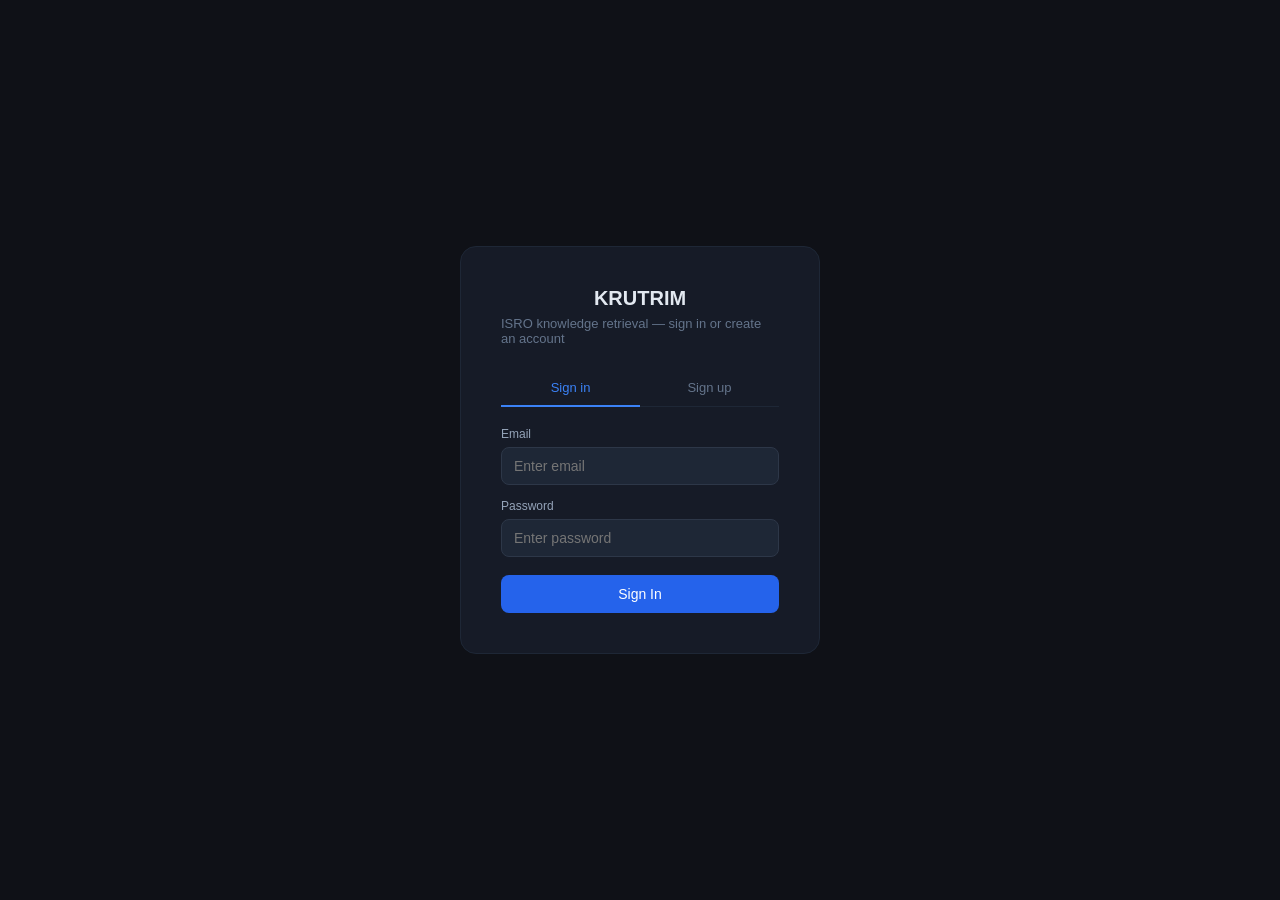
==== partb/frontend/chat.html @ 5c4d4894 "- Add worker pools for ingestion - Fix the pdf issue  - Added logs for stream chat and chat router f" ====
<!DOCTYPE html>
<html lang="en">
<head>
<meta charset="UTF-8" />
<meta name="viewport" content="width=device-width, initial-scale=1.0"/>
<title>KRUTRIM — ISRO Knowledge Retrieval</title>
<script src="https://cdn.jsdelivr.net/npm/marked/marked.min.js"></script>
<script src="https://cdn.jsdelivr.net/npm/mermaid/dist/mermaid.min.js"></script>
<script src="https://cdnjs.cloudflare.com/ajax/libs/pdf.js/2.16.105/pdf.min.js"></script>
<script>
  if (typeof pdfjsLib !== 'undefined') {
    pdfjsLib.GlobalWorkerOptions.workerSrc = "https://cdnjs.cloudflare.com/ajax/libs/pdf.js/2.16.105/pdf.worker.min.js";
  }
</script>
<style>

/* ── Reset & Base ─────────────────────────────────────────────── */
*, *::before, *::after { box-sizing: border-box; margin: 0; padding: 0; }
html, body { height: 100%; font-family: -apple-system, BlinkMacSystemFont, 'Segoe UI', sans-serif; background: #0f1117; color: #e2e8f0; font-size: 14px; }
::-webkit-scrollbar{width:6px}::-webkit-scrollbar-track{background: transparent}
::-webkit-scrollbar-thumb{background: #2d3748;border-radius: 3px}
::-webkit-scrollbar-thumb:hover{background: #3b4a5c}

/* ── Layout ──────────────────────────────────────────────────── */
#app { display: flex; flex-direction: column; height: 100vh; overflow: hidden; }
#brand-bar {
  flex-shrink: 0; height: 48px; display: flex; align-items: center; justify-content: space-between;
  padding: 0 18px; background: linear-gradient(90deg, #0a1628 0%, #111827 50%, #0a1628 100%);
  border-bottom: 1px solid #1e3a5f; gap: 16px;
}
.brand-wordmark { display: flex; flex-direction: column; align-items: center; flex: 1}
.kw-main { font-size: 15px; font-weight: 800; letter-spacing: 0.22em; color: #e2e8f0}
.kw-sub { font-size: 10px; color: #64748b; letter-spacing: 0.12em; text-transform: uppercase; margin-top: 2px}
#user-role-display { font-size: 11px; color: #94a3b8; max-width: 160px; text-align: right; white-space:nowrap: overflow:hidden; text-overflow:ellipsis}
#app-inner { display: flex; flex: 1; min-height: 0; overflow: hidden}

/* ── Sidebar ─────────────────────────────────────────────────── */
#sidebar {
  width: 240px; min-width: 240px; background: #161b27; border-right: 1px solid #1e2736; display:flex; flex-direction: column;
}
#sidebar-header {
  padding: 16px; border-bottom: 1px solid #1e2736;
  display: flex; align-items: center; justify-content: space-between;
}
#sidebar-header h2 { font-size: 13px; font-weight: 600; color: #94a3b8; letter-spacing: 0.06em; text-transform: uppercase; }
#new-chat-btn {
  background: #2563eb; color: #fff; border: none; border-radius: 6px;
  padding: 5px 10px; font-size: 12px; font-weight: 500; cursor: pointer;
  display: flex; align-items: center; gap: 4px;
}
#new-chat-btn:hover { background: #1d4ed8; }
#chat-list { flex: 1; overflow-y: auto; padding: 8px; }
.chat-item {
  padding: 10px 12px; border-radius: 8px; cursor: pointer;
  margin-bottom: 2px; transition: background 0.15s;
  display: flex; align-items: flex-start; gap: 8px;
}
.chat-item:hover { background: #1e2736; }
.chat-item.active { background: #1e2a3d; border: 1px solid #2563eb33; }
.chat-item-icon { font-size: 14px; margin-top: 1px; flex-shrink: 0; }
.chat-item-body { min-width: 0; }
.chat-item-title { font-size: 13px; font-weight: 500; color: #cbd5e1; white-space: nowrap; overflow: hidden; text-overflow: ellipsis; }
.chat-item-meta  { font-size: 11px; color: #475569; margin-top: 2px; }
.chat-item-delete {
  margin-left: auto; background: none; border: none; color: #475569;
  cursor: pointer; font-size: 14px; padding: 2px 4px; border-radius: 4px;
  opacity: 0; transition: opacity 0.15s;
}
.chat-item:hover .chat-item-delete { opacity: 1; }
.chat-item-delete:hover { color: #ef4444; background: #ef444420; }



/* ── Main Area ───────────────────────────────────────────────── */
#main { flex: 1; display: flex; overflow: hidden}
#chat-panel { flex: 1; display: flex; flex-direction: column; overflow: hidden; }
#chat-header { padding: 14px 20px; border-bottom: 1px solid #1e2736; display: flex; align-items: center; gap: 10px; min-height: 56px; }
#chat-title { font-size: 15px; font-weight: 600; color: #e2e8f0; flex: 1; }
#book-chips-area { display: flex; gap: 6px; flex-wrap: wrap; }
.book-chip-header {
  background: #1e2736; border: 1px solid #2d3748; color: #94a3b8;
  font-size: 11px; padding: 3px 8px; border-radius: 20px;
}



/* ── Messages ────────────────────────────────────────────────── */
#messages-area { flex: 1; overflow-y: auto; padding: 24px 20px; display: flex; flex-direction: column; gap: 20px; }
#empty-state { flex: 1; display: flex; flex-direction: column; align-items: center; justify-content: center; gap: 12px; color: #475569; }
#empty-state .icon { font-size: 48px; }
#empty-state h3 { font-size: 18px; color: #64748b; font-weight: 500; }
#empty-state p  { font-size: 13px; color: #475569; text-align: center; max-width: 320px; }
.suggestion-chips{display:flex; gap:8px; flex-wrap:wrap; justify-content: center; margin-top:8px}
.suggestion-chips{padding: 7px 14px; border: 1px solid #2d3748; border-radius: 20px; font-size: 12px; color: #64748b; cursor:pointer; transtion: all .15s}
.suggestion-chips:hover{border-color:#3b82f6; color:#93c5fd}
.msg-row { display: flex; flex-direction: column; gap: 8px; }
.msg-user {
  align-self: flex-end; max-width: 70%;
  background: #1e3a5f; border: 1px solid #2563eb33;
  border-radius: 12px 12px 2px 12px; padding: 12px 16px;
}
.msg-user-text { color: #e2e8f0; line-height: 1.6; }
.msg-user-meta { display: flex; justify-content: flex-end; margin-top: 6px; gap: 6px; align-items: center; }
.mode-badge {
  font-size: 10px; padding: 2px 7px; border-radius: 20px; font-weight: 500;
}
.mode-badge.fast     { background: #15803d20; color: #4ade80; border: 1px solid #15803d40; }
.mode-badge.balanced { background: #1d4ed820; color: #60a5fa; border: 1px solid #1d4ed840; }
.mode-badge.deep     { background: #7c3aed20; color: #a78bfa; border: 1px solid #7c3aed40; }

.msg-assistant { align-self: flex-start; max-width: 85%; }
.msg-assistant-text {
  color: #e2e8f0; line-height: 1.75;
  background: #161b27; border: 1px solid #1e2736;
  border-radius: 2px 12px 12px 12px; padding: 14px 18px;
}
.msg-assistant-text.streaming { border-color: #2563eb40; }




/* Markdown inside assistant message */
.msg-assistant-text h1,.msg-assistant-text h2,.msg-assistant-text h3 { color: #93c5fd; margin: 12px 0 6px; font-size: 15px; }
.msg-assistant-text p   { margin-bottom: 8px; }
.msg-assistant-text ul,.msg-assistant-text ol { padding-left: 20px; margin-bottom: 8px; }
.msg-assistant-text li  { margin-bottom: 4px; }
.msg-assistant-text strong { color: #93c5fd; }
.msg-assistant-text code { background: #1e2736; padding: 1px 5px; border-radius: 4px; font-family: monospace; font-size: 12px; }
.msg-assistant-text pre  { background: #1e2736; padding: 12px; border-radius: 8px; overflow-x: auto; margin-bottom: 8px; }
.msg-assistant-text pre code { background: none; padding: 0; }
.msg-assistant-text table {width:100%; border-collapse: collapse; margin-bottom:8px}
.msg-assistant-text th, .msg-assistant-text td{ border:1px solid #2d3748; padding: 6px 10px; font-size;12px}
.msg-assistant-text th{ background: #1e2736 }
.msg-assistant-text blockquote { border-left:3px solid #2563eb; padding-left:12PX; color: #94a3b8; margin:8px 0 }

.status-msg { color: #475569; font-size: 12px; display: flex; align-items: center; gap: 6px; padding: 4px 0; }
.status-dot { width: 6px; height: 6px; border-radius: 50%; background: #3b82f6; animation: pulse 1.5s infinite; }
@keyframes pulse { 0%,100% { opacity: 1; } 50% { opacity: 0.3; } }

.sources-row { display: flex; gap: 6px; flex-wrap: wrap; margin-top: 4px; }
.source-chip {
  background: #1e2736; border: 1px solid #2d3748; color: #94a3b8;
  font-size: 11px; padding: 4px 10px; border-radius: 20px; cursor: pointer;
  transition: all 0.15s; display: flex; align-items: center; gap: 4px;
}
.source-chip:hover { background: #1e3a5f; border-color: #2563eb60; color: #93c5fd; }
.source-chip.active { background: #1e3a5f; border-color: #2563eb; color: #60a5fa; }

.msg-actions { display: flex; gap: 6px; margin-top: 4px; align-items: center; }
.regen-btn {
  background: none; border: 1px solid #1e2736; color: #64748b;
  font-size: 11px; padding: 3px 10px; border-radius: 6px; cursor: pointer;
  display: flex; align-items: center; gap: 4px; transition: all 0.15s;
}
.regen-btn:hover { border-color: #2563eb60; color: #93c5fd; background: #1e3a5f20; }

.regen-menu {
  position: absolute; background: #161b27; border: 1px solid #1e2736;
  border-radius: 8px; padding: 4px; z-index: 100;
  box-shadow: 0 4px 20px rgba(0,0,0,0.4);
}
.regen-opt {
  padding: 7px 14px; border-radius: 6px; cursor: pointer; font-size: 12px;
  color: #94a3b8; display: flex; align-items: center; gap: 8px;
  transition: background 0.15s;
}
.regen-opt:hover { background: #1e2736; color: #e2e8f0; }

#input-area { padding: 12px 20px 16px; border-top: 1px solid #1e2736; }
#input-box {
  background: #161b27; border: 1px solid #1e2736; border-radius: 12px;
  padding: 10px 12px 10px 16px; display: flex; flex-direction: column;
  gap: 8px; transition: border-color 0.15s;
}
#input-box:focus-within { border-color: #2563eb60; }
#question-input {
  background: transparent; border: none; outline: none; resize: none;
  color: #e2e8f0; font-size: 14px; line-height: 1.5; font-family: inherit;
  min-height: 40px; max-height: 160px; overflow-y: auto;
}
#question-input::placeholder { color: #475569; }
#input-row { display: flex; align-items: center; justify-content: space-between; }

/* Mode button */
#mode-btn {
  display: flex; align-items: center; gap: 5px; background: #1e2736;
  border: 1px solid #2d3748; border-radius: 20px; padding: 5px 10px 5px 8px;
  cursor: pointer; font-size: 12px; font-weight: 500; color: #94a3b8;
  transition: all 0.15s; position: relative;
}
#mode-btn:hover { border-color: #3b82f6; color: #e2e8f0; }
#mode-popup {
  display: none; position: absolute; bottom: calc(100% + 8px); left: 0;
  width: 260px; background: #161b27; border: 1px solid #1e2736;
  border-radius: 10px; padding: 6px; z-index: 200;
  box-shadow: 0 8px 32px rgba(0,0,0,0.5);
}
.mode-popup-label { font-size: 10px; color: #475569; padding: 4px 10px 6px; letter-spacing: 0.08em; text-transform: uppercase; }
.mode-opt {
  display: flex; align-items: center; justify-content: space-between;
  padding: 9px 10px; border-radius: 8px; cursor: pointer; margin-bottom: 2px;
  transition: background 0.15s; border: 1px solid transparent;
}
.mode-opt:hover { background: #1e2736; }
.mode-opt.selected { background: #1e3a5f30; border-color: #2563eb40; }
.mode-opt-left { display: flex; align-items: center; gap: 9px; }
.mode-opt-icon { font-size: 16px; }
.mode-opt-name { font-size: 13px; font-weight: 500; color: #e2e8f0; }
.mode-opt-desc { font-size: 11px; color: #64748b; }
.mode-check { width: 16px; height: 16px; border-radius: 50%; border: 1.5px solid #2d3748; flex-shrink: 0; display: flex; align-items: center; justify-content: center; }
.mode-check.on { background: #1d4ed8; border-color: #3b82f6; }

#send-btn {
  background: #2563eb; color: #fff; border: none; border-radius: 8px;
  padding: 8px 18px; font-size: 13px; font-weight: 500; cursor: pointer;
  display: flex; align-items: center; gap: 6px; transition: background 0.15s;
}
#send-btn:hover { background: #1d4ed8; }
#send-btn:disabled { background: #1e2736; color: #475569; cursor: not-allowed; }



/* ── Book Viewer Panel ──────────────────────────────────────── */
#book-panel {
  width: 0; overflow: hidden; border-left: 1px solid transparent;
  background: #161b27; display: flex; flex-direction: column;
  transition: width 0.3s ease, border-color 0.3s;
  flex-shrink: 0;
}
#book-panel.open {
  width: 480px; min-width: 480px; border-color: #1e2736;
}
#book-panel-header {
  padding: 14px 16px; border-bottom: 1px solid #1e2736;
  display: flex; align-items: center; justify-content: space-between;
  min-height: 56px;flex-shrink: 0;
}
#book-panel-title { font-size: 13px; font-weight: 600; color: #94a3b8; }
#book-panel-subtitle { font-size: 12px; color: #475569; margin-top: 2px; }
#book-panel-close {
  background: none; border: none; color: #475569; cursor: pointer;
  font-size: 18px; padding: 2px 6px; border-radius: 4px;
}
#book-panel-close:hover { color: #e2e8f0; background: #1e2736; }


/* ── PDF Nav Bar ─────────────────────────────────────────────── */
#book-panel-nav {
  padding: 10px 14px; border-bottom: 1px solid #1e2736;
  display: flex; align-items: center; gap: 8px;
  flex-shrink: 0; background: #0f1117;
}
.nav-btn {
  background: #1e2736; border: 1px solid #2d3748; color: #94a3b8;
  font-size: 12px; padding: 5px 14px; border-radius: 6px; cursor: pointer;
  transition: all 0.15s; font-weight: 500; user-select: none;
}
.nav-btn:hover:not(:disabled) { border-color: #3b82f6; color: #93c5fd; background: #1e3a5f20; }
.nav-btn:disabled { opacity: 0.3; cursor: not-allowed; }
#pdf-page-input {
  width: 52px; background: #1e2736; border: 1px solid #2d3748; border-radius: 6px;
  color: #e2e8f0; font-size: 12px; text-align: center; padding: 5px 4px;
  outline: none; transition: border-color 0.15s;
}
#pdf-page-input:focus { border-color: #2563eb; }
#pdf-page-total { font-size: 12px; color: #475569; white-space: nowrap; }


/* ──PDF Content Area ─────────────────────────────────────────────── */

#pdf-placeholder {
  flex: 1; display: flex; align-items: center; justify-content: center;
  color: #475569; font-size: 13px; padding: 40px; text-align: center;
}
#pdf-loading {
  flex: 1; display: none; align-items: center; justify-content: center;
  gap: 10px; color: #475569; font-size: 13px;
}
#reference-highlight-box {
  display: none; margin: 12px 14px 0; padding: 12px 14px;
  background: #1e3a5f30; border: 1px solid #3b82f660; border-radius: 10px;
  color: #cbd5e1; font-size: 12px; line-height: 1.55; text-align: left;
}
#reference-highlight-box .ref-title { color: #93c5fd; font-weight: 700; margin-bottom: 6px; }
#reference-highlight-box mark { background: #facc15; color: #111827; padding: 0 2px; border-radius: 2px; }
#pdf-canvas-wrapper.reference-flash { outline: 3px solid #facc15; outline-offset: -10px; animation: refPulse 1.2s ease-in-out 2; }
@keyframes refPulse { 0%,100% { box-shadow: none; } 50% { box-shadow: inset 0 0 0 9999px rgba(250,204,21,.10); } }




/* ── Modal ───────────────────────────────────────────────────── */
#modal-overlay {
  display: none; position: fixed; inset: 0;
  background: rgba(0,0,0,0.7); z-index: 500;
  align-items: center; justify-content: center;
}
#modal-overlay.show { display: flex; }
#modal {
  background: #161b27; border: 1px solid #1e2736; border-radius: 12px;
  padding: 24px; width: 480px; max-width: 95vw;
  box-shadow: 0 20px 60px rgba(0,0,0,0.6);
}
#modal h2 { font-size: 16px; font-weight: 600; color: #e2e8f0; margin-bottom: 20px; }
.modal-section { margin-bottom: 20px; }
.modal-section label { font-size: 12px; font-weight: 500; color: #94a3b8; display: block; margin-bottom: 10px; letter-spacing: 0.06em; text-transform: uppercase; }
.book-select-list { display: flex; flex-direction: column; gap: 6px; max-height: 200px; overflow-y: auto; }
.book-select-item {
  display: flex; align-items: center; gap: 10px; padding: 10px 12px;
  background: #1e2736; border: 1px solid #2d3748; border-radius: 8px;
  cursor: pointer; transition: all 0.15s;
}
.book-select-item:hover { border-color: #3b82f6; }
.book-select-item.checked { border-color: #2563eb; background: #1e3a5f30; }
.book-select-item input[type=checkbox] { accent-color: #2563eb; width: 14px; height: 14px; }
.book-select-name { font-size: 13px; color: #e2e8f0; font-weight: 500; }
.book-select-meta { font-size: 11px; color: #64748b; }
.mode-radio-group { display: flex; gap: 8px; }
.mode-radio {
  flex: 1; padding: 10px; background: #1e2736; border: 1px solid #2d3748;
  border-radius: 8px; cursor: pointer; text-align: center; transition: all 0.15s;
}
.mode-radio:hover { border-color: #3b82f6; }
.mode-radio.selected { border-color: #2563eb; background: #1e3a5f30; }
.mode-radio-icon { font-size: 18px; display: block; margin-bottom: 4px; }
.mode-radio-name { font-size: 12px; font-weight: 500; color: #e2e8f0; }
.modal-actions { display: flex; gap: 10px; justify-content: flex-end; margin-top: 4px; }
.btn-cancel { background: #1e2736; border: 1px solid #2d3748; color: #94a3b8; padding: 8px 18px; border-radius: 8px; cursor: pointer; font-size: 13px; }
.btn-cancel:hover { border-color: #3b82f6; color: #e2e8f0; }
.btn-primary { background: #2563eb; color: #fff; border: none; padding: 8px 20px; border-radius: 8px; cursor: pointer; font-size: 13px; font-weight: 500; }
.btn-primary:hover { background: #1d4ed8; }
.error-text { color: #f87171; font-size: 12px; margin-top: 6px; display: none; }

/* ── LOGO ── */
    .logo { text-align: center; margin-bottom: -28px; width: 225px; margin-left: 35px;}
    .logo img { height: 151px; width: auto; object-fit: contain; display: block; margin: 0 auto;width: 225px; margin-left: 35px; }
    .logo-main  { text-align: center; margin-bottom: -8px; width: 112px; margin-left: 28px; margin-right: -17px; }

/* ── Login  ────────────────────────────────────── */
#login-screen {
  position: fixed; inset: 0; background: #0f1117;
  display: flex; align-items: center; justify-content: center; z-index: 999;
}
#login-box {
  background: #161b27; border: 1px solid #1e2736; border-radius: 16px;
  padding: 40px; width: 360px;
}
#login-box h1 { font-size: 20px; color: #e2e8f0; margin-bottom: 6px; text-align: center;}
#login-box p  { font-size: 13px; color: #64748b; margin-bottom: 24px; }
.auth-tabs { display: flex; margin-bottom: 20px; border-bottom: 1px solid #1e2736; }
.auth-tab {
  flex: 1; padding: 10px; text-align: center; font-size: 13px; font-weight: 500;
  color: #64748b; cursor: pointer; border-bottom: 2px solid transparent; margin-bottom: -1px;
}
.auth-tab:hover { color: #94a3b8; }
.auth-tab.active { color: #3b82f6; border-bottom-color: #3b82f6; }
.auth-form { display: none; }
.auth-form.active { display: block; }
.field { margin-bottom: 14px; }
.field label { font-size: 12px; color: #94a3b8; display: block; margin-bottom: 6px; }
.field input {
  width: 100%; background: #1e2736; border: 1px solid #2d3748;
  border-radius: 8px; padding: 10px 12px; color: #e2e8f0; font-size: 14px; outline: none; font-family: inherit
}
.field input:focus { border-color: #2563eb; }
#login-error { color: #f87171; font-size: 12px; margin-bottom: 12px; display: none; }
#login-btn, #signup-btn {
  width: 100%; background: #2563eb; color: #fff; border: none; border-radius: 8px;
  padding: 11px; font-size: 14px; font-weight: 500; cursor: pointer; margin-top: 4px;
}
#login-error{color: #f87171;font_size:12px; margin_bottom:12px; display:none}
#login-btn:,#signup-btn{ width:100%; background:#2563eb; color:#fff; border:none; border_radius:8px; padding:11px; font-size: 14px; font_weight:500; cursor: pointer; margin-top: 4px}
#login-btn:hover, #signup-btn:hover { background: #1d4ed8; }


/* ── Loading spinner ─────────────────────────────────────────── */
.spinner { display: inline-block; width: 14px; height: 14px; border: 2px solid #2d3748; border-top-color: #3b82f6; border-radius: 50%; animation: spin 0.6s linear infinite}
@keyframes spin { to { transform: rotate(360deg)} }
</style>
</head>
<body>

<!-- ── Login / Signup Screen ─────────────────────────────────── -->
<div id="login-screen">
  <div id="login-box">
    <img src= "/static/isro-logo.svg" class="logo" alt= "ISRO"
    onerror= "this.style.display='none'; if(this.nextElementSibling) this.nextElementSibling.style.display= 'block';">
    <h1>KRUTRIM</h1>
    <p>ISRO knowledge retrieval — sign in or create an account</p>
    <div class="auth-tabs">
      <span class="auth-tab active" onclick="showAuthForm('login')">Sign in</span>
      <span class="auth-tab" onclick="showAuthForm('signup')">Sign up</span>
    </div>
    <div id="form-login" class="auth-form active">
      <div id="login-error"></div>
      <div class="field">
        <label>Email</label>
        <input type="email" id="login-email" placeholder="Enter email" autocomplete="email" onkeydown="if(event.key=='Enter')doLogin()"/>
      </div>
      <div class="field">
        <label>Password</label>
        <input type="password" id="login-password" placeholder="Enter password" autocomplete="current-password" onkeydown="if(event.key=='Enter')doLogin()"/>
      </div>
      <button id="login-btn" onclick="doLogin()">Sign In</button>
    </div>
    <div id="form-signup" class="auth-form">
    <div id= "signup-error" style="color: #f87171; font-size: 12px; margin-bottom: 12px; display: none"></div>
      <div class="field">
        <label>Name</label>
        <input type="text" id="signup-name" placeholder="Your name"/>
      </div>
      <div class="field">
        <label>Email</label>
        <input type="email" id="signup-email" placeholder="Enter email"/>
      </div>
      <div class="field">
        <label>Password (min 6 chars) </label>
        <input type="password" id="signup-password" placeholder="Enter password" onkeydown="if(event.key=='Enter')doSignup()"/>
      </div>
      <button id="signup-btn" onclick="doSignup()">Create account</button>
    </div>
  </div>
</div>
  


<!-- ── Main App ──────────────────────────────────────────────── -->
<div id="app" style="display:none;">
  <div id="brand-bar">
  <div style="display:flex; slign-items: center; gap: 10px">
    <img src= "/static/isro-logo.svg" class="logo" alt= "ISRO"
    onerror= "this.style.display='none'; if(this.nextElementSibling) this.nextElementSibling.style.display= 'block';">
    <span id= "health-indicator" style="font-size: 11px; color: #475569">-</span>
   </div>
   <div class="brand-wordmark">
      <span class="kw-main">KRUTRIM</span>
      <span class="kw-sub">ISRO Knoeledge Retrieval</span>
    </div>
    <div id="user-role-display"></div>
  </div>
  <div id="app-inner">

  <!-- Sidebar -->
  <nav id="sidebar">
    <div id="sidebar-header">
      <h2>Chats</h2>
      <button id="new-chat-btn" onclick="openNewChatModal()">+ New</button>
    </div>
    <div id="chat-list">
      <div style="color:#475569;font-size:12px;padding:16px;color: #475569">No chats yet</div>
    </div>
  </nav>

  <!-- Main panel -->
  <div id="main">

    <!-- Chat Panel -->
    <div id="chat-panel">
      <div id="chat-header">
        <div id="chat-title" style="color:#475569;">Select or create a chat</div>
        <div id="book-chips-area"></div>
      </div>
      <div id="messages-area">
        <div id="empty-state">
          <div class="icon">🛰</div>
          <h3>KRUTRIM</h3>
          <p>Your ISRO technical document assistant.Create a chat to being qurying the knowledge base.</p>
          <div class= "Suggeston-chips">
             <div class= "Suggeston-chips" onclick="useSuggestion(this)">What is DFSAR?</div>
             <div class= "Suggeston-chips" onclick="useSuggestion(this)">Chandrayaan-3 mission objectives?</div>
             <div class= "Suggeston-chips" onclick="useSuggestion(this)">GSLV launch sequence?</div>
             <div class= "Suggeston-chips" onclick="useSuggestion(this)">SAR instruments specifications?</div>
          </div>
        </div>
      </div>
      <div id="input-area">
        <div id="input-box">
          <textarea id="question-input" rows = "1" placeholder="Ask a question from your selected documents..."
            onkeydown="handleKey(event)" oninput="autoResize(this)"></textarea>
          <div id="input-row">
<!-- Mode picker -->
            <div id ="mode-btn" onclick="toggleModePopup(event)">
                <span id="mode-icon">⚖</span>
                <span id="mode-label">Balanced</span>
                <span style="font-size:10px ; opacity: .6"></span>
                <div id="mode-popup" onclick= "event.stopPropagation()">
                  <div class="mode-popup-label">Response Mode</div>
                  <div class="mode-opt" id="mode-otp-fast" onclick="selectMode('fast')">
                    <div class="mode-opt-left"><span class="mode-opt-icon">⚡</span><div><div>
                    class="mode-opt-name">fast</div><div class= "mode-opt-desc"> 2-4 sentences</div></div></div>
                    <div class="mode-check" id="mc-fast"></div>
                   </div> 
                   <div class="mode-opt selected" id="mode-otp-balanced" onclick="selectMode('balanced')">
                     <div class="mode-opt-left"><span class="mode-opt-icon">⚖</span><div><div>
                    class="mode-opt-name">balanced</div><div class= "mode-opt-desc"> 1-3 sentences</div></div></div>
                    <div class="mode-check" id="mc-balanced"></div>
                  </div>
                  <div class="mode-opt selected" id="mode-otp-deep" onclick="selectMode('deep')">
                     <div class="mode-opt-left"><span class="mode-opt-icon">🧠</span><div><div>
                    class="mode-opt-name">balanced</div><div class= "mode-opt-desc"> full analysis</div></div></div>
                    <div class="mode-check" id="mc-deep"></div>
                </div>
                <div class="mode-popup-footer">Mode applies to the next question.</div>
              </div>
            </div>
            <!-- Send Button -->
            <button id="send-btn" onclick="sendQuestion()">
              Send
            </button>
          </div>
        </div>
      </div>
    </div>

    <!-- ── Book Viewer Panel (iframe — zero external libraries) ── -->
    <div id="book-panel">
      <div id="book-panel-header">
        <div>
          <div id="book-panel-title">Book Viewer</div>
          <div id="book-panel-subtitle"></div>
        </div>
        <button id="book-panel-close" onclick="closeBookPanel()">✕</button>
      </div>

      <div id="book-panel-nav">
        <button class="nav-btn" id="pdf-prev" onclick="pdfPrev()" disabled>← Prev</button>
        <input
          type="number" id="pdf-page-input" min="1" value="1"
          onchange="pdfJumpTo(parseInt(this.value))"
          onkeydown="if(event.key==='Enter') pdfJumpTo(parseInt(this.value))"
        />
        <span id="pdf-page-total">of —</span>
        <button class="nav-btn" id="pdf-next" onclick="pdfNext()" disabled>Next →</button>
      </div>

      <div id="book-panel-content" style="background: #0f1117; overflow: auto; position: relative;">
        <div id="pdf-placeholder">Click a source chip below an answer to view the PDF page.</div>
        <div id="pdf-loading"><div class="spinner"></div> Loading...</div>
        <div id="reference-highlight-box"></div>
        <div id="pdf-canvas-wrapper" style="display: none; padding: 20px; text-align: center; min-height: 100%;">
           <canvas id ="pdf-canvas" style= "max-width: 100%; box-shadow: 0 8px 24px rgba(0,0,0,0.5); border-radius: 4px;"></canvas>
       </div>
     </div>
   </div>

   </div>
 </div>
</div>

<!-- ── New Chat Modal ─────────────────────────────────────────── -->
<div id="modal-overlay">
  <div id="modal">
    <h2>Start New Chat Session</h2>
    <div class="modal-section">
      <label>Chat title (optional)</label>
      <input type="text" id="new-chat-name" placeholder="e.g. Earth-Centric Phase discussion" style="width:100%;background:#1e2736;border:1px solid #2d3748;border-radius:8px;padding:9px 12px;color:#e2e8f0;font-size:13px;outline:none;font-family:inherit" />
    </div>
    <div class="modal-section">
      <label>Select books</label>
      <div class="book-select-list" id="book-select-list">
        <div style="color:#475569;font-size:12px;padding:12px;">Loading books...</div>
      </div>
      <div class="error-text" id="book-error">Please select at least one document.</div>
    </div>
    <div class="modal-section">
      <label>Default Mode</label>
      <div class="mode-radio-group">
        <div class="mode-radio selected" id="mr-fast" onclick="selectModalMode('fast')">
          <span class="mode-radio-icon">⚡</span>
          <span class="mode-radio-name">Fast</span>
        </div>
        <div class="mode-radio" id="mr-balanced" onclick="selectModalMode('balanced')">
          <span class="mode-radio-icon">⚖</span>
          <span class="mode-radio-name">Balanced</span>
        </div>
        <div class="mode-radio" id="mr-deep" onclick="selectModalMode('deep')">
          <span class="mode-radio-icon">🧠</span>
          <span class="mode-radio-name">Deep</span>
        </div>
      </div>
    </div>
    <div class="modal-actions">
      <button class="btn-cancel" onclick="closeNewChatModal()">Cancel</button>
      <button class="btn-primary" onclick="createChat()">Start Chat</button>
    </div>
  </div>
</div>

<script>

// ═════════════════════════════════════════════════════════════════
// CONFIG
// ═════════════════════════════════════════════════════════════════
const API = '';

// ═════════════════════════════════════════════════════════════════
// STATE
// ═════════════════════════════════════════════════════════════════
let token       = localStorage.getItem('kr_token') || '';
let currentUser = JSON.parse(localStorage.getItem('kr_user') || 'null');
let activeChatId = null;
let activeChatData = null;
let currentMode = 'balanced';
let modalMode   = 'balanced';
let streaming  = false;
let popupOpen    = false;
let bookViewer   = { bookId: null, pageNumber: 1, totalPages: 0 };

// ── Marked setup ─────────────────────────────────────────── 
function renderMarkdown(text){
  if (typeof marked !== 'undefined'){
    try { return marked.parse(text || ''); } catch(e) {}
  }
  return escHtml(text || '').replace(/\n/g, '<br>');
}

// ── Auth helpers ─────────────────────────────────────────── 
function authHeaders() { return {'content-type': 'application/json', 'Authorization': `Bearer ${token}` }; }

async function apiFetch(path, opts = {}){
 const res = await fetch(API + path, {
     ...opts,
  headers:{...authHeaders(), ...(opts.headers || {}) }
 });
 if(res.status === 401) {logout(); return null;}
 return res;
}

// ═════════════════════════════════════════════════════════════════
// AUTH forms
// ═════════════════════════════════════════════════════════════════
function showAuthForm(tab) {
  document.querySelectorAll('.auth-tab').forEach((t, i) => t.classList.toggle('active', i === (tab === 'login' ? 0 : 1)));
  document.getElementById('form-login').classList.toggle('active', tab === 'login' );
  document.getElementById('form-signup').classList.toggle('active', tab !== 'login' );
}

async function doLogin() {
  const email    = document.getElementById('login-email').value.trim();
  const password = document.getElementById('login-password').value;
  const errEl = document.getElementById('login-error');
  errEl.style.display = 'none';
  if (!email || !password) { showErr(errEl, 'Email and password are required.'); return; }
  try {
    const res  = await fetch(API + '/auth/login', { method: 'POST', headers: { 'Content-Type': 'application/json' }, body: JSON.stringify({ email, password }) });
    const data = await res.json();
    if (!res.ok) { showErr(errEl, data.detail || 'Login failed.'); return; }
    token = data.token;
    currentUser = { user_id: data.user_id, name: data.name, email: data.email, role: data.role };
    localStorage.setItem('kr_token', token);
    localStorage.setItem('kr_user', JSON.stringify(currentUser));
    bootApp();
  } catch(e) { showErr(errEl,'Cannot connect to server. Is part B running?'); }
}

async function doSignup() {
  const name = document.getElementById('signup-name').value.trim();
  const email = document.getElementById('signup-email').value.trim();
  const password = document.getElementById('signup-password').value;
  const errEl = document.getElementById('signup-error');
  errEl.style.display = 'none';
  if (!name || !email || !password) { showErr(errEl, 'All fields required.'); return; }
  try {
    const res  = await fetch(API + '/auth/signup', { method: 'POST', headers: { 'Content-Type': 'application/json' }, body: JSON.stringify({ name, email, password }) });
    const data = await res.json();
    if (!res.ok) { showErr(errEl, data.detail || 'Signup failed.'); return; }
    document.getElementById('login-email').value = email;
    document.getElementById('login-password').value = password;
    showAuthForm('login');
    await doLogin();
  } catch(e) {showErr(errEl,'Network error'); }
}

function showErr(el,msg) {
  el.textContent = msg; el.style.display = 'block';
}

function logout() {
 localStorage.clear();
 location.reload(); 
}

 //── boot ─────────────────────────────────────────── 
function bootApp(){
   document.getElementById('login-screen').style.display= 'none';
   document.getElementById('app').style.display= 'flex';
   if (currentUser) {
      document.getElementById('user-role-display').textContent = `${currentUser.name} . ${currentUser.role}`;
   }
   loadChats();
   checkHealth();
}

if (token && currentUser) bootApp();

 //── health check ─────────────────────────────────────────── 

async function checkHealth() {
  const el = document.getElementById('health-indicator');
  if(!el) return;
  try {
    const res = await apiFetch('/health');
    if(!res) return;
    const data = await res.json();
    const all = Object.values(data).every(v => v.status === 'ok');
    el.textContent = all ? ' All system ok' : ' Some services degraded';
    el.style.color = all ? '#4ade80' : '#fbbf24';
  } catch (e) { 
    el.textContent = 'offline'; el.style.color = '#f87171'; 
  }
}
setInterval(checkHealth, 60000);

// ═════════════════════════════════════════════════════════════════
// CHAT LIST ── identical to old file
// ═════════════════════════════════════════════════════════════════
async function loadChats() {
   const res = await apiFetch('/chats');
   if(!res) return;
   const chats = await res.json();
   renderChatList(chats);
}

function renderChatList(chats) {
  const el = document.getElementById('chat-list');
  if (!chats.length) {
    el.innerHTML = '<div style="color:#475569;font-size:12px;padding:16px;">No chats yet. Click + new to start.</div>';
    return;
  }
  el.innerHTML = chats.map(c => `
    <div class="chat-item ${c.chat_id === activeChatId ? 'active' : ''}" onclick="openChat('${c.chat_id}')">
      <span class="chat-item-icon">💬</span>
      <div class="chat-item-body">
        <div class="chat-item-title">${escHtml(c.title || 'New Chat')}</div>
        <div class="chat-item-meta">${(c.book_ids || []).length} book${(c.book_ids || []).length!==1?'s':''}.${c.default_mode || 'balanced'}</div>
      </div>
      <button class="chat-item-delete" onclick="event.stopPropagation();deleteChat('${c.chat_id}')" title="Delete">X</button>
    </div>
  `).join('');
}



async function deleteChat(chatId) {
  if(! confirm('delete this chat and all its meassages?'))return;
  await apiFetch(`/chats/${chatId}`, { method: 'DELETE'});
  if (activeChatId === chatId) {
     activeChatId = null;
     activeChatData = null;
     resetChatView();
     }
     loadChats();
}

//-------------open chat--------------------

async function openChat(chatId) {
  activeChatId = chatId;
    const res = await apiFetch(`/chats/${chatId}`);
    if (!res) return;
    activeChatData = await res.json();
    currentMode = activeChatData.default_mode || 'balanced';
    updateModeUI(currentMode);

    document.getElementById('chat-title').textContent = activeChatData.title || 'New Chat';
    document.getElementById('chat-title').style.color = '#e2e8f0';
    document.getElementById('chat-title').innerHTML += ' ' + 
      (activeChatData.book_ids || []).map(b => `<span class="book-chip-header">📄 ${escHtml(normalizeBookId(b))}</span>`).join('');
      
    const mres = await apiFetch(`/chats/${chatId}/messages`);
    if (!mres) return;
    const msgs = await mres.json();
    const area = document.getElementById('messages-area');
    area.innerHTML = '';
    
    if (!msgs.length) {
       area.innerHTML = '<div style="padding: 40px; color:#475569; text-align:center; font-size: 13px">No message yet - ask your first question below.</div>';
    } else {
       msgs.forEach(m => appendMessage(m.role, m.content, m.sources || [], m.mode || currentMode, false));
    }
    area.scrollTop = area.scrollHeight;
    loadChats();
}

function resetChatView() {
    document.getElementById('chat-title').textContent = 'Select or create a chat';
    document.getElementById('chat-title').style.color = '#475569';
    document.getElementById('book-chips-area').innerHTML = '';
    document.getElementById('messages-area').innerHTML = `
      <div style="padding: 40px; color: #477569; text-align: center; font-size: 13px"> Select a chat from the sidebar.</div><div class="icon">🛰</div><h3>ISRO Knowledge Assistant</h3>
    `;
}


// ═════════════════════════════════════════════════════════════════
// NEW CHAT MODAL
// ═════════════════════════════════════════════════════════════════
async function showNewChatModal() {
  document.getElementById('modal-overlay').classList.add('show');
  document.getElementById('book-error').style.display = 'none';
  document.getElementById('new-chat-name').value = '';
  modalMode = 'balanced';
  selectModalMode('balanced');
  const bsl  = document.getElementById('book-select-list');
  bsl.innerHTML= '<div style="color:#475569;font-size:12px;padding:8px;">Loading..</div>'  
  const res = await apiFetch('/library');
  const data = await res.json();
  const books = data.books || [];
  if (!books.length) { 
    bsl.innerHTML = '<div style="color:#475569;font-size:12px;padding:8px;">No books in library. upload via PartA first.</div>'; 
    return; 
  }
  bsl.innerHTML = books.map(b => `
     <label class="book-select-item">
       <input type="checkbox" value="${escHtml(normalizeBookId(b))}" onchange="toggleBookSelect(this)"/>
       <div>
         <div class="book-select-name">${escHtml(normalizeBookTitle(b))}</div>
         <div class="book-select-meta">${b.total_chunks || 0} chunks . ${b.total_pages || 0} pages</div>
       </div>
     </label>`).join('');
}

function openNewChatModal() {
  showNewChatModal();
}

function toggleBookSelect(cb) {
  const item = cb.closest('.book-select-item');
  if (item) item.classList.toggle('checked', cb.checked);
}

function closeNewChatModal() {
  document.getElementById('modal-overlay').classList.remove('show');
}

function selectModalMode(mode) {
  modalMode = mode;
  ['fast','balanced','deep'].forEach(m => {
    const el = document.getElementById(`mr-${m}`);
    if (el) el.classList.toggle('selected', m === mode);
  });
}

async function createChat() {
  const title = document.getElementById('new-chat-name').value.trim() || null;
  const bookIds = [...document.querySelectorAll('#book-select-list input:checked')]
    .map(i => normalizeBookId(i.value))
    .filter(Boolean);
  const errEl = document.getElementById('book-error');
  errEl.style.display = 'none';
  if (!bookIds.length) { errEl.textContent = 'Select at least one book.'; errEl.style.display='block'; return; }
  const res = await apiFetch('/chats', { method: 'POST', body: JSON.stringify({ title, book_ids: bookIds, default_mode: modalMode }) });
  if(!res) return;
  const data = await res.json();
  if (data.detail) { errEl.textContent = data.detail; errEl.style.display= 'block'; return; }
  closeNewChatModal();
  await loadChats();
  const chat = data.chat || data;
  await openChat(chat.chat_id);
}

// ═════════════════════════════════════════════════════════════════
// MODE SELECTOR 
// ═════════════════════════════════════════════════════════════════
function toggleModePopup(e) {
  e.stopPropagation();
  const p = document.getElementById('mode-popup');
  p.style.display = p.style.display === 'block' ? 'none' : 'block';
}
document.addEventListener('click', () => { document.getElementById('mode-popup').style.display = 'none'; });

function selectMode(mode) {
  currentMode = mode;
  updateModeUI(mode);
  document.getElementById('mode-popup').style.display = 'none';
  if (activeChatId) {
     apiFetch(`/chats/${activeChatId}`,{ method: 'PATCH', body: JSON.stringify({default_mode: mode }) });
  }
}

function updateModeUI(mode) {
  const icons  = { fast: '⚡', balanced: '⚖', deep: '🧠' };
  const labels = { fast: 'Fast', balanced: 'Balanced', deep: 'Deep' };

  document.getElementById('mode-icon').textContent = icons[mode] || '⚖';
  document.getElementById('mode-label').textContent = labels[mode] || 'Balanced';
  ['fast','balanced','deep'].forEach(m => {
     const opt = document.getElementById(`mode-otp-${m}`);
     if (opt) opt.classList.toggle('selected', m === mode);
     const mc = document.getElementById(`mc-${m}`);
     if (mc) {
       mc.classList.toggle('on', m === mode);
       mc.textContent = m === mode ? '✓' : '';
     }
  });
}


// ═════════════════════════════════════════════════════════════════
// MESSAGING ── identical to old file
// ═════════════════════════════════════════════════════════════════
function appendMessage(role, content, sources, mode, animate = true) {
  const area  = document.getElementById('messages-area');
  const emptyState = area.querySelector('#empty-state');
  if (emptyState) emptyState.remove();
  const row = document.createElement('div');
  row.className = 'msg-row';
  if (animate) row.style.animation = 'none';

  if (role === 'user') {
    row.innerHTML = `
      <div class="msg-user">
        <div class="msg-user-text">${escHtml(content)}</div>
        <div class="msg-user-meta"><span class="mode-badge ${mode}">${modeLabel(mode)}</span></div>
      </div>`;
  } else {
      const sourcesHtml  = buildSourceChips(sources) ;
      const actionsHtml  = `
	   <div class="msg-actions">
	      <button class="regen-btn" onclick="toggleRegenMenu(this)">↺ Regenerate
		<div class="regen-menu" style="display:none">
		   <div class="regen-opt" onclick="regenWithMode(this,'fast')">⚡ Fast</div>
    		   <div class="regen-opt" onclick="regenWithMode(this,'balanced')">⚖ Balanced</div>
   	           <div class="regen-opt" onclick="regenWithMode(this,'deep')">🧠 Deep</div> 
		</div>
	      </button>
           </div>`;
	 row.innerHTML = `
     		 <div class="msg-assistant">
      	            <div class="msg-assistant-text">${renderMarkdown(content)}</div>
          	     ${sourcesHtml}
                     ${actionsHtml}
                 </div>`;
	}

       area.appendChild(row);
       area.scrollTop =  area.scrollHeight;
       return row;
   }

function buildSourceChips(sources) {
  if (!sources || !sources.length) return '';
  const chips = sources.map((s,i) => {
	 const pr = s.page_range || [0,0];
	 const page = pr[0] ? `p.${pr[0]}${pr[1] && pr[1]!==pr[0] ? '-' + pr[1] : ''}` : '';
	 const sec = (s.section_path || []).slice(-1)[0] || s.book_id || '';
	 const score = s.rerank_score ? ` .score:${s.rerank_score}` : '';
     const safeSource = escHtml(JSON.stringify(s || {}));
	 return `<span class="source-chip" data-book="${escHtml(s.book_id||'')}" data-page="${pr[0]||1}" data-source="${safeSource}"
	     onclick="openBookPanelFromChip(this)"
	     title="${escHtml(s.book_id||'')} ${score}">
	     📄 ${page ? page + ' . ' : ''}${escHtml(sec.substring(0,28))}
	</span>`;
   }).join('');
   return`<div class="sources-row">${chips}</div>`;
}
 


// ═════════════════════════════════════════════════════════════════
// SEND QUESTION ── identical to old file
// ═════════════════════════════════════════════════════════════════
async function sendQuestion(overrideMode) {
  if (!activeChatId) { openNewChatModal(); return; }
  if (streaming) return; 

  const ta = document.getElementById('question-input');
  const q =  ta.value.trim();
  if (!q) return;
  ta.value = ''; autoResize(ta);
  const mode     = overrideMode || currentMode;
  appendMessage('user' , q, [], mode);
  streaming = true;
  document.getElementById('send-btn').disabled = true;

  // Create assistant row with streaming bubble
  const area      = document.getElementById('messages-area');  
  const asstRow = document.createElement('div');
  asstRow.className = 'msg-row';
  const asstBubble = document.createElement('div');
  asstBubble.className = 'msg-assistant';
  const textEl = document.createElement('div');
  textEl.className = 'msg-assistant-text streaming';
  textEl.innerHTML = `<div class="status-msg"><div class="status-dot"></div><span>Thinking...</span></div>`;
  asstBubble.appendChild(textEl);
  asstRow.appendChild(asstBubble);
  area.appendChild(asstRow);
  area.scrollTop =  area.scrollHeight;

  let fulltext = '';
  let sources = [];

  try {
    const res = await fetch(API + `/chats/${activeChatId}/ask`, { method: 'POST', headers: authHeaders(), body: JSON.stringify({ question: q, mode }) });
    if (!res.ok || !res.body) throw new Error(`HTTP ${res.status}`);
    const reader = res.body.getReader();
    const decoder = new TextDecoder();
    let buf = '';
    let firstToken = true;

    while (true) {
      const {done, value} = await reader.read();
      if (done) break;
      buf += decoder.decode(value, { stream: true });
      const lines = buf.split('\n');
      buf = lines.pop();
      for (const line of lines) {
        if (!line.startsWith('data: ')) continue;
        let evt;
        try { evt = JSON.parse(line.slice(5).trim()); } catch { continue; }

	if (evt.type === 'status') {
           textEl.innerHTML = `<div class="status-msg"><div class="status-dot"></div><span>${escHtml(evt.message)}</span></div>`;
           textEl.classList.add('streaming');
        } else if (evt.type === 'token') {
          if (firstToken) { textEl.innerHTML = '';  textEl.classList.remove('streaming'); firstToken = false; }
          fulltext += evt.content;
          textEl.innerHTML = renderMarkdown(fulltext);
          area.scrollTop =  area.scrollHeight;
        } else if (evt.type === 'done') {
          sources = evt.sources || [];
          textEl.innerHTML = renderMarkdown(fulltext);


          // add sources+ regen button
           const sourcesEl= document.createElement('div');
           sourcesEl.innerHTML = buildSourceChips(sources);
           const actionsEl= document.createElement('div');
           actionsEl.innerHTML = `
               <div class="msg-actions">
	      <button class="regen-btn" onclick="toggleRegenMenu(this)">↺ Regenerate
		<div class="regen-menu" style="display:none">
		   <div class="regen-opt" onclick="regenWithMode(this,'fast')">⚡ Fast</div>
    		   <div class="regen-opt" onclick="regenWithMode(this,'balanced')">⚖ Balanced</div>
   	           <div class="regen-opt" onclick="regenWithMode(this,'deep')">🧠 Deep</div> 
		</div>
	      </button>
           </div>`;

	      asstBubble.appendChild(sourcesEl);
	      asstBubble.appendChild(actionsEl);
	      area.scrollTop =  area.scrollHeight;
	      loadChats();
        } else if (evt.type === 'error') {
          textEl.innerHTML = `<span style="color:#f87171"> ${escHtml(evt.message)}</span>`; 
	  textEl.classList.add('streaming');
      }
    }
  }
  }catch(err) { textEl.innerHTML = `<span style="color:#f87171"> Request failed: ${escHtml(String(err))}</span>`; }
  finally { streaming = false; document.getElementById('send-btn').disabled = false;  }
}

// ═════════════════════════════════════════════════════════════════
// REGENERATE
// ═════════════════════════════════════════════════════════════════
function toggleRegenMenu(btn) {
  const menu = btn.querySelector('.regen-menu');
  if (menu) menu.style.display = menu.style.display === 'block' ? 'none' : 'block';
}
function regenWithMode(opt,mode){
  const menu = opt.closest('.regen-menu');
  if (menu) menu.style.display = 'none';
  const ta = document.getElementById('question-input');
  // Get last user message
  const userMsgs = document.querySelectorAll('.msg-user-text');
  if (!userMsgs.length) return;
  const lastQ = userMsgs[userMsgs.length - 1].textContent;
  ta.value = lastQ;
  selectMode(mode);
  sendQuestion(mode);
}

// ═════════════════════════════════════════════════════════════════
//  Suggestions
// ═════════════════════════════════════════════════════════════════
    
 function useSuggestion(el) {
   document.getElementById('question-input').value = el.textContent.trim();
   autoResize(document.getElementById('question-input'));
   if (!activeChatId) openNewChatModal(); else sendQuestion();
 }    



// ═════════════════════════════════════════════════════════════════
// BOOK VIEWER PANEL
// ═════════════════════════════════════════════════════════════════


let currentPdfDoc    = null;
let isPageRendering  = false;
let pageNumPending   = null;

function _pdfUpdateNav() {
  document.getElementById('pdf-prev').disabled = bookViewer.pageNumber<=1;
  document.getElementById('pdf-next').disabled = bookViewer.pageNumber>=bookViewer.totalPages;
  document.getElementById('pdf-page-input').value = bookViewer.pageNumber;  
  document.getElementById('pdf-page-input').max= bookViewer.totalPages || 9999;
  document.getElementById('pdf-page-total').textContent= bookViewer.totalPages ? `of ${bookViewer.totalPages}` : 'of-';
  document.getElementById('book-panel-subtitle').textContent =
    bookViewer.totalPages ? `Page ${bookViewer.pageNumber} of ${bookViewer.totalPages}` : `Page ${bookViewer.pageNumber}`;
}
async function renderPage(num) {
  if (!currentPdfDoc) return;
  if (isPageRendering) {
    pageNumPending = num;
    return;
   }
  isPageRendering = true;
  try {
    const page     = await currentPdfDoc.getPage(num);
    const canvas = document.getElementById('pdf-canvas');
    const ctx      = canvas.getContext('2d');
    const viewport = page.getViewport({ scale: 1.5 });
    canvas.height  = viewport.height;
    canvas.width   = viewport.width;
    const renderContext = { canvasContext: ctx, viewport };
    await page.render(renderContext).promise;
  } catch(error) {
    console.log("Error rendering page:", error);
  } finally {
    isPageRendering = false;
    if (pageNumPending !== null) {
       renderPage(pageNumPending);
       pageNumPending = null ;
    }
  }
}

function openBookPanelFromChip(chip) {
  const bookId = chip.dataset.book || '';
  const pageNumber = parseInt(chip.dataset.page || '1', 10);
  let source = {};
  try { source = JSON.parse(chip.dataset.source || '{}'); } catch(e) {}
  document.querySelectorAll('.source-chip').forEach(c => c.classList.remove('active'));
  chip.classList.add('active');
  openBookPanel(bookId, pageNumber, source);
}

async function openBookPanel(bookId,pageNumber,source = {}) {
  // Do not auto-select every chip with the same book/page.
  // openBookPanelFromChip() already marks only the exact clicked chip active.
  const panel = document.getElementById('book-panel');
  panel.classList.add('open');
  document.getElementById('book-panel-title').textContent = bookId;
  
  const parsedPage = parseInt(pageNumber,10);
  const safePageNum = isNaN(parsedPage) ? 1 : Math.max(1,parsedPage);
  if (bookViewer.bookId === bookId && currentPdfDoc) {
    bookViewer.pageNumber = safePageNum;
     _pdfUpdateNav();
     renderPage(safePageNum);
     showReferenceHighlight(bookId, safePageNum, source);
     return;
   }
   document.getElementById('pdf-placeholder').style.display = 'none'; 
   document.getElementById('pdf-loading').style.display = 'flex'; 
   document.getElementById('pdf-canvas-wrapper').style.display = 'none'; 

   try {
     const url =`${API}/pdf/${encodeURIComponent(bookId)}?token=${encodeURIComponent(token)}`;
     const loadingTask = pdfjsLib.getDocument(url);
     currentPdfDoc = await loadingTask.promise;

     bookViewer.bookId = bookId;
     bookViewer.totalPages = currentPdfDoc.numPages;
     bookViewer.pageNumber = safePageNum;

     document.getElementById('pdf-loading').style.display = 'none'; 
     document.getElementById('pdf-canvas-wrapper').style.display = 'block';

     _pdfUpdateNav();
     renderPage(bookViewer.pageNumber);
     showReferenceHighlight(bookId, safePageNum, source);
    } catch(error) {
      document.getElementById('pdf-loading').style.display = 'none'; 
      document.getElementById('pdf-placeholder').style.display = 'flex'; 
      document.getElementById('pdf-placeholder').textContent= 'failed to load document'; 
       console.error('PDF load error:', error);

     }
} 

async function showReferenceHighlight(bookId, pageNumber, source = {}) {
  const box = document.getElementById('reference-highlight-box');
  const wrapper = document.getElementById('pdf-canvas-wrapper');
  if (!box) return;
  const section = (source.section_path || []).join(' > ');
  const chunkId = source.chunk_id ? `Chunk: ${source.chunk_id}` : '';
  box.style.display = 'block';
  box.innerHTML = `<div class="ref-title">Highlighted reference used for this answer</div><div style="color:#64748b">Loading referenced page text...</div>`;
  if (wrapper) {
    wrapper.classList.remove('reference-flash');
    void wrapper.offsetWidth;
    wrapper.classList.add('reference-flash');
  }
  try {
    const res = await apiFetch(`/books/${encodeURIComponent(bookId)}/page/${pageNumber}`);
    const data = res ? await res.json() : {};
    const text = (source.text || source.linearized_text || data.text || '').trim();
    const clipped = text.length > 1800 ? text.slice(0, 1800) + '…' : text;
    box.innerHTML = `
      <div class="ref-title">Referenced chunk highlighted — page ${pageNumber}</div>
      ${section ? `<div style="color:#94a3b8;margin-bottom:6px">${escHtml(section)}</div>` : ''}
      ${chunkId ? `<div style="color:#64748b;margin-bottom:6px">${escHtml(chunkId)}</div>` : ''}
      <div><mark>${escHtml(clipped || 'This source points to this PDF page.')}</mark></div>`;
  } catch(e) {
    box.innerHTML = `<div class="ref-title">Referenced chunk highlighted — page ${pageNumber}</div><div><mark>This source points to this PDF page.</mark></div>`;
  }
}

function pdfPrev() {
  if (bookViewer.pageNumber<=1) return;
  bookViewer.pageNumber--;
  _pdfUpdateNav();
  renderPage(bookViewer.pageNumber);
}
function pdfNext() {
  if (bookViewer.totalPages && bookViewer.pageNumber >= bookViewer.totalPages) return;
  bookViewer.pageNumber++;
  _pdfUpdateNav();
  renderPage(bookViewer.pageNumber);
}
function pdfJumpTo(n) {
  if (!currentPdfDoc) return;
  const parsedN = parseInt( n , 10);
  if (isNaN(parsedN))return;
  const page = Math.max(1,Math.min(bookViewer.totalPages || 99999, parsedN));
  bookViewer.pageNumber = page;
  _pdfUpdateNav();
  renderPage(page);
}

function closeBookPanel() {
  document.getElementById('book-panel').classList.remove('open');
  document.querySelectorAll('.source-chip').forEach(c => c.classList.remove('active'));

  if(currentPdfDoc){
    currentPdfDoc.destroy();
    currentPdfDoc= null;
  }


  const canvas = document.getElementById('pdf-canvas');
  if(canvas) {
     const ctx = canvas.getContext('2d');
     ctx.clearRect(0, 0, canvas.width, canvas.height);
  }

  document.getElementById('pdf-canvas-wrapper').style.display = 'none'; 
  const refBox = document.getElementById('reference-highlight-box');
  if (refBox) { refBox.style.display = 'none'; refBox.innerHTML = ''; }
  document.getElementById('pdf-placeholder').style.display = 'flex'; 
  document.getElementById('pdf-placeholder').textContent= 'Click a sourcr chip below an answer to view the PDF page.';
  bookViewer = { bookId: null, pageNumber:1, totalPages:0 };
}


// ═════════════════════════════════════════════════════════════════
// UTILITIES
// ═════════════════════════════════════════════════════════════════

function handleKey(e) {
  if (e.key === 'Enter' && !e.shiftKey) {
    e.preventDefault();
    sendQuestion();
  }
}
function autoResize(el) {
  el.style.height = 'auto';
  el.style.height = Math.min(el.scrollHeight, 160) + 'px';
}
function escHtml(str) {
  return String(str)
    .replace(/&/g,'&amp;')
    .replace(/</g,'&lt;')
    .replace(/>/g,'&gt;')
    .replace(/"/g,'&quot;');
}
function normalizeBookId(book) {
  if (book == null) return '';
  if (typeof book === 'string') return book;
  if (typeof book === 'object') return normalizeBookValue(book.book_id || book.id || book.title || book.book_title);
  return String(book).trim();
}
function normalizeBookTitle(book) {
  if (book == null) return '';
  if (typeof book === 'string') return book;
  if (typeof book === 'object') return normalizeBookValue(book.title || book.book_title || book.book_id || book.id);
  return String(book).trim();
}
function normalizeBookValue(value) {
  if (value == null) return '';
  if (typeof value === 'string') return value.trim();
  if (typeof value === 'number' || typeof value === 'boolean') return String(value);
  if (typeof value === 'object') {
    return String(value.book_id || value.id || value.title || value.book_title || value.$oid || '').trim();
  }
  return String(value).trim();
}
function modeLabel(mode) {
  return { fast: '⚡ Fast', balanced: '⚖ Balanced', deep: '🧠 Deep' }[mode] || mode;
}
</script>
</body>
</html>
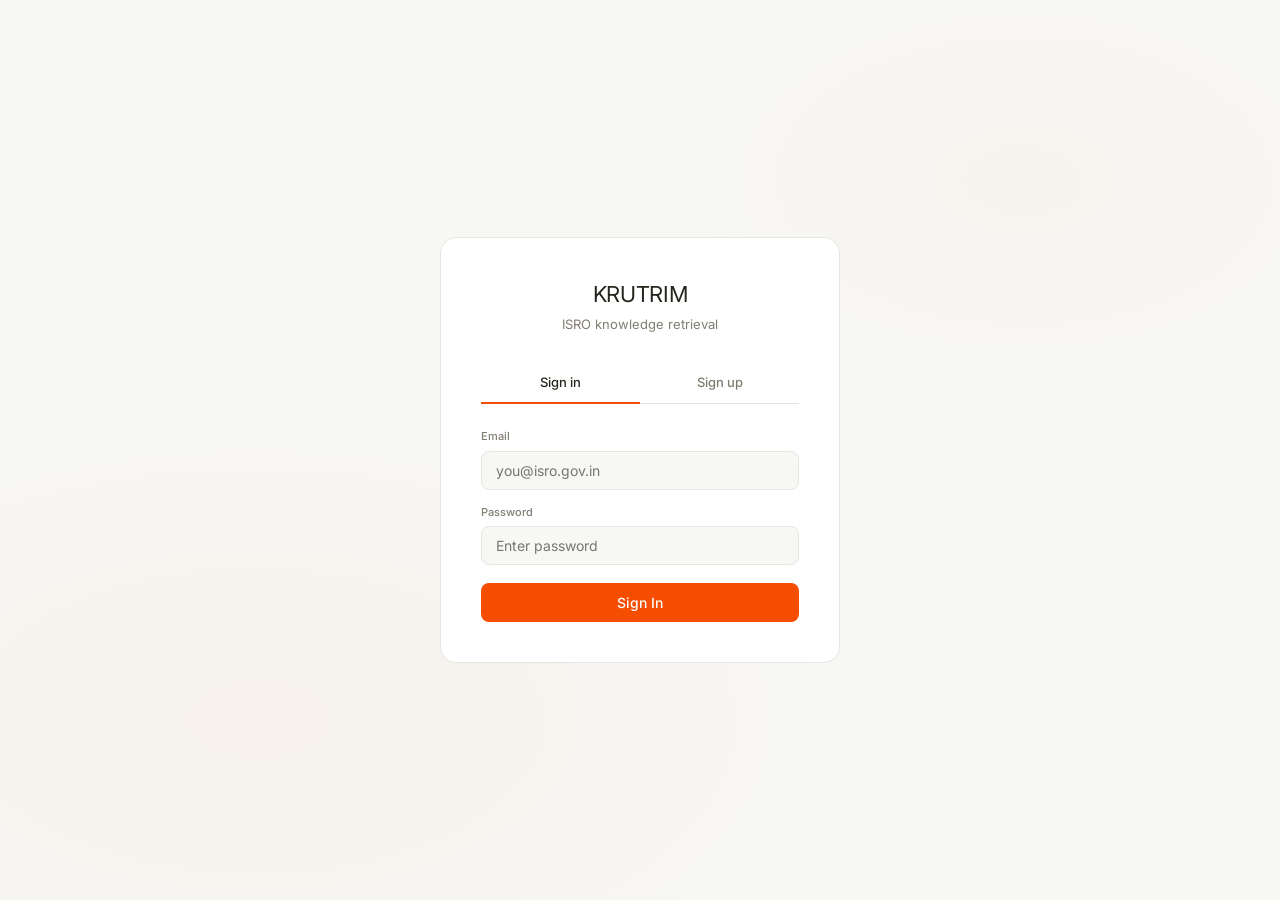
==== commit 2d6c8ce5: "feat: integrate Ollama load balancer and frontend enhancements - Replaced LiteLLM and direct Ollama " ====
--- a/partb/frontend/chat.html
+++ b/partb/frontend/chat.html
@@ -1,1307 +1,3791 @@
-<!DOCTYPE html>
+<!doctype html>
 <html lang="en">
-<head>
-<meta charset="UTF-8" />
-<meta name="viewport" content="width=device-width, initial-scale=1.0"/>
-<title>KRUTRIM — ISRO Knowledge Retrieval</title>
-<script src="https://cdn.jsdelivr.net/npm/marked/marked.min.js"></script>
-<script src="https://cdn.jsdelivr.net/npm/mermaid/dist/mermaid.min.js"></script>
-<script src="https://cdnjs.cloudflare.com/ajax/libs/pdf.js/2.16.105/pdf.min.js"></script>
-<script>
-  if (typeof pdfjsLib !== 'undefined') {
-    pdfjsLib.GlobalWorkerOptions.workerSrc = "https://cdnjs.cloudflare.com/ajax/libs/pdf.js/2.16.105/pdf.worker.min.js";
-  }
-</script>
-<style>
-
-/* ── Reset & Base ─────────────────────────────────────────────── */
-*, *::before, *::after { box-sizing: border-box; margin: 0; padding: 0; }
-html, body { height: 100%; font-family: -apple-system, BlinkMacSystemFont, 'Segoe UI', sans-serif; background: #0f1117; color: #e2e8f0; font-size: 14px; }
-::-webkit-scrollbar{width:6px}::-webkit-scrollbar-track{background: transparent}
-::-webkit-scrollbar-thumb{background: #2d3748;border-radius: 3px}
-::-webkit-scrollbar-thumb:hover{background: #3b4a5c}
-
-/* ── Layout ──────────────────────────────────────────────────── */
-#app { display: flex; flex-direction: column; height: 100vh; overflow: hidden; }
-#brand-bar {
-  flex-shrink: 0; height: 48px; display: flex; align-items: center; justify-content: space-between;
-  padding: 0 18px; background: linear-gradient(90deg, #0a1628 0%, #111827 50%, #0a1628 100%);
-  border-bottom: 1px solid #1e3a5f; gap: 16px;
-}
-.brand-wordmark { display: flex; flex-direction: column; align-items: center; flex: 1}
-.kw-main { font-size: 15px; font-weight: 800; letter-spacing: 0.22em; color: #e2e8f0}
-.kw-sub { font-size: 10px; color: #64748b; letter-spacing: 0.12em; text-transform: uppercase; margin-top: 2px}
-#user-role-display { font-size: 11px; color: #94a3b8; max-width: 160px; text-align: right; white-space:nowrap: overflow:hidden; text-overflow:ellipsis}
-#app-inner { display: flex; flex: 1; min-height: 0; overflow: hidden}
-
-/* ── Sidebar ─────────────────────────────────────────────────── */
-#sidebar {
-  width: 240px; min-width: 240px; background: #161b27; border-right: 1px solid #1e2736; display:flex; flex-direction: column;
-}
-#sidebar-header {
-  padding: 16px; border-bottom: 1px solid #1e2736;
-  display: flex; align-items: center; justify-content: space-between;
-}
-#sidebar-header h2 { font-size: 13px; font-weight: 600; color: #94a3b8; letter-spacing: 0.06em; text-transform: uppercase; }
-#new-chat-btn {
-  background: #2563eb; color: #fff; border: none; border-radius: 6px;
-  padding: 5px 10px; font-size: 12px; font-weight: 500; cursor: pointer;
-  display: flex; align-items: center; gap: 4px;
-}
-#new-chat-btn:hover { background: #1d4ed8; }
-#chat-list { flex: 1; overflow-y: auto; padding: 8px; }
-.chat-item {
-  padding: 10px 12px; border-radius: 8px; cursor: pointer;
-  margin-bottom: 2px; transition: background 0.15s;
-  display: flex; align-items: flex-start; gap: 8px;
-}
-.chat-item:hover { background: #1e2736; }
-.chat-item.active { background: #1e2a3d; border: 1px solid #2563eb33; }
-.chat-item-icon { font-size: 14px; margin-top: 1px; flex-shrink: 0; }
-.chat-item-body { min-width: 0; }
-.chat-item-title { font-size: 13px; font-weight: 500; color: #cbd5e1; white-space: nowrap; overflow: hidden; text-overflow: ellipsis; }
-.chat-item-meta  { font-size: 11px; color: #475569; margin-top: 2px; }
-.chat-item-delete {
-  margin-left: auto; background: none; border: none; color: #475569;
-  cursor: pointer; font-size: 14px; padding: 2px 4px; border-radius: 4px;
-  opacity: 0; transition: opacity 0.15s;
-}
-.chat-item:hover .chat-item-delete { opacity: 1; }
-.chat-item-delete:hover { color: #ef4444; background: #ef444420; }
-
-
-
-/* ── Main Area ───────────────────────────────────────────────── */
-#main { flex: 1; display: flex; overflow: hidden}
-#chat-panel { flex: 1; display: flex; flex-direction: column; overflow: hidden; }
-#chat-header { padding: 14px 20px; border-bottom: 1px solid #1e2736; display: flex; align-items: center; gap: 10px; min-height: 56px; }
-#chat-title { font-size: 15px; font-weight: 600; color: #e2e8f0; flex: 1; }
-#book-chips-area { display: flex; gap: 6px; flex-wrap: wrap; }
-.book-chip-header {
-  background: #1e2736; border: 1px solid #2d3748; color: #94a3b8;
-  font-size: 11px; padding: 3px 8px; border-radius: 20px;
-}
-
-
-
-/* ── Messages ────────────────────────────────────────────────── */
-#messages-area { flex: 1; overflow-y: auto; padding: 24px 20px; display: flex; flex-direction: column; gap: 20px; }
-#empty-state { flex: 1; display: flex; flex-direction: column; align-items: center; justify-content: center; gap: 12px; color: #475569; }
-#empty-state .icon { font-size: 48px; }
-#empty-state h3 { font-size: 18px; color: #64748b; font-weight: 500; }
-#empty-state p  { font-size: 13px; color: #475569; text-align: center; max-width: 320px; }
-.suggestion-chips{display:flex; gap:8px; flex-wrap:wrap; justify-content: center; margin-top:8px}
-.suggestion-chips{padding: 7px 14px; border: 1px solid #2d3748; border-radius: 20px; font-size: 12px; color: #64748b; cursor:pointer; transtion: all .15s}
-.suggestion-chips:hover{border-color:#3b82f6; color:#93c5fd}
-.msg-row { display: flex; flex-direction: column; gap: 8px; }
-.msg-user {
-  align-self: flex-end; max-width: 70%;
-  background: #1e3a5f; border: 1px solid #2563eb33;
-  border-radius: 12px 12px 2px 12px; padding: 12px 16px;
-}
-.msg-user-text { color: #e2e8f0; line-height: 1.6; }
-.msg-user-meta { display: flex; justify-content: flex-end; margin-top: 6px; gap: 6px; align-items: center; }
-.mode-badge {
-  font-size: 10px; padding: 2px 7px; border-radius: 20px; font-weight: 500;
-}
-.mode-badge.fast     { background: #15803d20; color: #4ade80; border: 1px solid #15803d40; }
-.mode-badge.balanced { background: #1d4ed820; color: #60a5fa; border: 1px solid #1d4ed840; }
-.mode-badge.deep     { background: #7c3aed20; color: #a78bfa; border: 1px solid #7c3aed40; }
-
-.msg-assistant { align-self: flex-start; max-width: 85%; }
-.msg-assistant-text {
-  color: #e2e8f0; line-height: 1.75;
-  background: #161b27; border: 1px solid #1e2736;
-  border-radius: 2px 12px 12px 12px; padding: 14px 18px;
-}
-.msg-assistant-text.streaming { border-color: #2563eb40; }
-
-
-
-
-/* Markdown inside assistant message */
-.msg-assistant-text h1,.msg-assistant-text h2,.msg-assistant-text h3 { color: #93c5fd; margin: 12px 0 6px; font-size: 15px; }
-.msg-assistant-text p   { margin-bottom: 8px; }
-.msg-assistant-text ul,.msg-assistant-text ol { padding-left: 20px; margin-bottom: 8px; }
-.msg-assistant-text li  { margin-bottom: 4px; }
-.msg-assistant-text strong { color: #93c5fd; }
-.msg-assistant-text code { background: #1e2736; padding: 1px 5px; border-radius: 4px; font-family: monospace; font-size: 12px; }
-.msg-assistant-text pre  { background: #1e2736; padding: 12px; border-radius: 8px; overflow-x: auto; margin-bottom: 8px; }
-.msg-assistant-text pre code { background: none; padding: 0; }
-.msg-assistant-text table {width:100%; border-collapse: collapse; margin-bottom:8px}
-.msg-assistant-text th, .msg-assistant-text td{ border:1px solid #2d3748; padding: 6px 10px; font-size;12px}
-.msg-assistant-text th{ background: #1e2736 }
-.msg-assistant-text blockquote { border-left:3px solid #2563eb; padding-left:12PX; color: #94a3b8; margin:8px 0 }
-
-.status-msg { color: #475569; font-size: 12px; display: flex; align-items: center; gap: 6px; padding: 4px 0; }
-.status-dot { width: 6px; height: 6px; border-radius: 50%; background: #3b82f6; animation: pulse 1.5s infinite; }
-@keyframes pulse { 0%,100% { opacity: 1; } 50% { opacity: 0.3; } }
-
-.sources-row { display: flex; gap: 6px; flex-wrap: wrap; margin-top: 4px; }
-.source-chip {
-  background: #1e2736; border: 1px solid #2d3748; color: #94a3b8;
-  font-size: 11px; padding: 4px 10px; border-radius: 20px; cursor: pointer;
-  transition: all 0.15s; display: flex; align-items: center; gap: 4px;
-}
-.source-chip:hover { background: #1e3a5f; border-color: #2563eb60; color: #93c5fd; }
-.source-chip.active { background: #1e3a5f; border-color: #2563eb; color: #60a5fa; }
-
-.msg-actions { display: flex; gap: 6px; margin-top: 4px; align-items: center; }
-.regen-btn {
-  background: none; border: 1px solid #1e2736; color: #64748b;
-  font-size: 11px; padding: 3px 10px; border-radius: 6px; cursor: pointer;
-  display: flex; align-items: center; gap: 4px; transition: all 0.15s;
-}
-.regen-btn:hover { border-color: #2563eb60; color: #93c5fd; background: #1e3a5f20; }
-
-.regen-menu {
-  position: absolute; background: #161b27; border: 1px solid #1e2736;
-  border-radius: 8px; padding: 4px; z-index: 100;
-  box-shadow: 0 4px 20px rgba(0,0,0,0.4);
-}
-.regen-opt {
-  padding: 7px 14px; border-radius: 6px; cursor: pointer; font-size: 12px;
-  color: #94a3b8; display: flex; align-items: center; gap: 8px;
-  transition: background 0.15s;
-}
-.regen-opt:hover { background: #1e2736; color: #e2e8f0; }
-
-#input-area { padding: 12px 20px 16px; border-top: 1px solid #1e2736; }
-#input-box {
-  background: #161b27; border: 1px solid #1e2736; border-radius: 12px;
-  padding: 10px 12px 10px 16px; display: flex; flex-direction: column;
-  gap: 8px; transition: border-color 0.15s;
-}
-#input-box:focus-within { border-color: #2563eb60; }
-#question-input {
-  background: transparent; border: none; outline: none; resize: none;
-  color: #e2e8f0; font-size: 14px; line-height: 1.5; font-family: inherit;
-  min-height: 40px; max-height: 160px; overflow-y: auto;
-}
-#question-input::placeholder { color: #475569; }
-#input-row { display: flex; align-items: center; justify-content: space-between; }
-
-/* Mode button */
-#mode-btn {
-  display: flex; align-items: center; gap: 5px; background: #1e2736;
-  border: 1px solid #2d3748; border-radius: 20px; padding: 5px 10px 5px 8px;
-  cursor: pointer; font-size: 12px; font-weight: 500; color: #94a3b8;
-  transition: all 0.15s; position: relative;
-}
-#mode-btn:hover { border-color: #3b82f6; color: #e2e8f0; }
-#mode-popup {
-  display: none; position: absolute; bottom: calc(100% + 8px); left: 0;
-  width: 260px; background: #161b27; border: 1px solid #1e2736;
-  border-radius: 10px; padding: 6px; z-index: 200;
-  box-shadow: 0 8px 32px rgba(0,0,0,0.5);
-}
-.mode-popup-label { font-size: 10px; color: #475569; padding: 4px 10px 6px; letter-spacing: 0.08em; text-transform: uppercase; }
-.mode-opt {
-  display: flex; align-items: center; justify-content: space-between;
-  padding: 9px 10px; border-radius: 8px; cursor: pointer; margin-bottom: 2px;
-  transition: background 0.15s; border: 1px solid transparent;
-}
-.mode-opt:hover { background: #1e2736; }
-.mode-opt.selected { background: #1e3a5f30; border-color: #2563eb40; }
-.mode-opt-left { display: flex; align-items: center; gap: 9px; }
-.mode-opt-icon { font-size: 16px; }
-.mode-opt-name { font-size: 13px; font-weight: 500; color: #e2e8f0; }
-.mode-opt-desc { font-size: 11px; color: #64748b; }
-.mode-check { width: 16px; height: 16px; border-radius: 50%; border: 1.5px solid #2d3748; flex-shrink: 0; display: flex; align-items: center; justify-content: center; }
-.mode-check.on { background: #1d4ed8; border-color: #3b82f6; }
-
-#send-btn {
-  background: #2563eb; color: #fff; border: none; border-radius: 8px;
-  padding: 8px 18px; font-size: 13px; font-weight: 500; cursor: pointer;
-  display: flex; align-items: center; gap: 6px; transition: background 0.15s;
-}
-#send-btn:hover { background: #1d4ed8; }
-#send-btn:disabled { background: #1e2736; color: #475569; cursor: not-allowed; }
-
-
-
-/* ── Book Viewer Panel ──────────────────────────────────────── */
-#book-panel {
-  width: 0; overflow: hidden; border-left: 1px solid transparent;
-  background: #161b27; display: flex; flex-direction: column;
-  transition: width 0.3s ease, border-color 0.3s;
-  flex-shrink: 0;
-}
-#book-panel.open {
-  width: 480px; min-width: 480px; border-color: #1e2736;
-}
-#book-panel-header {
-  padding: 14px 16px; border-bottom: 1px solid #1e2736;
-  display: flex; align-items: center; justify-content: space-between;
-  min-height: 56px;flex-shrink: 0;
-}
-#book-panel-title { font-size: 13px; font-weight: 600; color: #94a3b8; }
-#book-panel-subtitle { font-size: 12px; color: #475569; margin-top: 2px; }
-#book-panel-close {
-  background: none; border: none; color: #475569; cursor: pointer;
-  font-size: 18px; padding: 2px 6px; border-radius: 4px;
-}
-#book-panel-close:hover { color: #e2e8f0; background: #1e2736; }
-
-
-/* ── PDF Nav Bar ─────────────────────────────────────────────── */
-#book-panel-nav {
-  padding: 10px 14px; border-bottom: 1px solid #1e2736;
-  display: flex; align-items: center; gap: 8px;
-  flex-shrink: 0; background: #0f1117;
-}
-.nav-btn {
-  background: #1e2736; border: 1px solid #2d3748; color: #94a3b8;
-  font-size: 12px; padding: 5px 14px; border-radius: 6px; cursor: pointer;
-  transition: all 0.15s; font-weight: 500; user-select: none;
-}
-.nav-btn:hover:not(:disabled) { border-color: #3b82f6; color: #93c5fd; background: #1e3a5f20; }
-.nav-btn:disabled { opacity: 0.3; cursor: not-allowed; }
-#pdf-page-input {
-  width: 52px; background: #1e2736; border: 1px solid #2d3748; border-radius: 6px;
-  color: #e2e8f0; font-size: 12px; text-align: center; padding: 5px 4px;
-  outline: none; transition: border-color 0.15s;
-}
-#pdf-page-input:focus { border-color: #2563eb; }
-#pdf-page-total { font-size: 12px; color: #475569; white-space: nowrap; }
-
-
-/* ──PDF Content Area ─────────────────────────────────────────────── */
-
-#pdf-placeholder {
-  flex: 1; display: flex; align-items: center; justify-content: center;
-  color: #475569; font-size: 13px; padding: 40px; text-align: center;
-}
-#pdf-loading {
-  flex: 1; display: none; align-items: center; justify-content: center;
-  gap: 10px; color: #475569; font-size: 13px;
-}
-#reference-highlight-box {
-  display: none; margin: 12px 14px 0; padding: 12px 14px;
-  background: #1e3a5f30; border: 1px solid #3b82f660; border-radius: 10px;
-  color: #cbd5e1; font-size: 12px; line-height: 1.55; text-align: left;
-}
-#reference-highlight-box .ref-title { color: #93c5fd; font-weight: 700; margin-bottom: 6px; }
-#reference-highlight-box mark { background: #facc15; color: #111827; padding: 0 2px; border-radius: 2px; }
-#pdf-canvas-wrapper.reference-flash { outline: 3px solid #facc15; outline-offset: -10px; animation: refPulse 1.2s ease-in-out 2; }
-@keyframes refPulse { 0%,100% { box-shadow: none; } 50% { box-shadow: inset 0 0 0 9999px rgba(250,204,21,.10); } }
-
-
-
-
-/* ── Modal ───────────────────────────────────────────────────── */
-#modal-overlay {
-  display: none; position: fixed; inset: 0;
-  background: rgba(0,0,0,0.7); z-index: 500;
-  align-items: center; justify-content: center;
-}
-#modal-overlay.show { display: flex; }
-#modal {
-  background: #161b27; border: 1px solid #1e2736; border-radius: 12px;
-  padding: 24px; width: 480px; max-width: 95vw;
-  box-shadow: 0 20px 60px rgba(0,0,0,0.6);
-}
-#modal h2 { font-size: 16px; font-weight: 600; color: #e2e8f0; margin-bottom: 20px; }
-.modal-section { margin-bottom: 20px; }
-.modal-section label { font-size: 12px; font-weight: 500; color: #94a3b8; display: block; margin-bottom: 10px; letter-spacing: 0.06em; text-transform: uppercase; }
-.book-select-list { display: flex; flex-direction: column; gap: 6px; max-height: 200px; overflow-y: auto; }
-.book-select-item {
-  display: flex; align-items: center; gap: 10px; padding: 10px 12px;
-  background: #1e2736; border: 1px solid #2d3748; border-radius: 8px;
-  cursor: pointer; transition: all 0.15s;
-}
-.book-select-item:hover { border-color: #3b82f6; }
-.book-select-item.checked { border-color: #2563eb; background: #1e3a5f30; }
-.book-select-item input[type=checkbox] { accent-color: #2563eb; width: 14px; height: 14px; }
-.book-select-name { font-size: 13px; color: #e2e8f0; font-weight: 500; }
-.book-select-meta { font-size: 11px; color: #64748b; }
-.mode-radio-group { display: flex; gap: 8px; }
-.mode-radio {
-  flex: 1; padding: 10px; background: #1e2736; border: 1px solid #2d3748;
-  border-radius: 8px; cursor: pointer; text-align: center; transition: all 0.15s;
-}
-.mode-radio:hover { border-color: #3b82f6; }
-.mode-radio.selected { border-color: #2563eb; background: #1e3a5f30; }
-.mode-radio-icon { font-size: 18px; display: block; margin-bottom: 4px; }
-.mode-radio-name { font-size: 12px; font-weight: 500; color: #e2e8f0; }
-.modal-actions { display: flex; gap: 10px; justify-content: flex-end; margin-top: 4px; }
-.btn-cancel { background: #1e2736; border: 1px solid #2d3748; color: #94a3b8; padding: 8px 18px; border-radius: 8px; cursor: pointer; font-size: 13px; }
-.btn-cancel:hover { border-color: #3b82f6; color: #e2e8f0; }
-.btn-primary { background: #2563eb; color: #fff; border: none; padding: 8px 20px; border-radius: 8px; cursor: pointer; font-size: 13px; font-weight: 500; }
-.btn-primary:hover { background: #1d4ed8; }
-.error-text { color: #f87171; font-size: 12px; margin-top: 6px; display: none; }
-
-/* ── LOGO ── */
-    .logo { text-align: center; margin-bottom: -28px; width: 225px; margin-left: 35px;}
-    .logo img { height: 151px; width: auto; object-fit: contain; display: block; margin: 0 auto;width: 225px; margin-left: 35px; }
-    .logo-main  { text-align: center; margin-bottom: -8px; width: 112px; margin-left: 28px; margin-right: -17px; }
-
-/* ── Login  ────────────────────────────────────── */
-#login-screen {
-  position: fixed; inset: 0; background: #0f1117;
-  display: flex; align-items: center; justify-content: center; z-index: 999;
-}
-#login-box {
-  background: #161b27; border: 1px solid #1e2736; border-radius: 16px;
-  padding: 40px; width: 360px;
-}
-#login-box h1 { font-size: 20px; color: #e2e8f0; margin-bottom: 6px; text-align: center;}
-#login-box p  { font-size: 13px; color: #64748b; margin-bottom: 24px; }
-.auth-tabs { display: flex; margin-bottom: 20px; border-bottom: 1px solid #1e2736; }
-.auth-tab {
-  flex: 1; padding: 10px; text-align: center; font-size: 13px; font-weight: 500;
-  color: #64748b; cursor: pointer; border-bottom: 2px solid transparent; margin-bottom: -1px;
-}
-.auth-tab:hover { color: #94a3b8; }
-.auth-tab.active { color: #3b82f6; border-bottom-color: #3b82f6; }
-.auth-form { display: none; }
-.auth-form.active { display: block; }
-.field { margin-bottom: 14px; }
-.field label { font-size: 12px; color: #94a3b8; display: block; margin-bottom: 6px; }
-.field input {
-  width: 100%; background: #1e2736; border: 1px solid #2d3748;
-  border-radius: 8px; padding: 10px 12px; color: #e2e8f0; font-size: 14px; outline: none; font-family: inherit
-}
-.field input:focus { border-color: #2563eb; }
-#login-error { color: #f87171; font-size: 12px; margin-bottom: 12px; display: none; }
-#login-btn, #signup-btn {
-  width: 100%; background: #2563eb; color: #fff; border: none; border-radius: 8px;
-  padding: 11px; font-size: 14px; font-weight: 500; cursor: pointer; margin-top: 4px;
-}
-#login-error{color: #f87171;font_size:12px; margin_bottom:12px; display:none}
-#login-btn:,#signup-btn{ width:100%; background:#2563eb; color:#fff; border:none; border_radius:8px; padding:11px; font-size: 14px; font_weight:500; cursor: pointer; margin-top: 4px}
-#login-btn:hover, #signup-btn:hover { background: #1d4ed8; }
-
-
-/* ── Loading spinner ─────────────────────────────────────────── */
-.spinner { display: inline-block; width: 14px; height: 14px; border: 2px solid #2d3748; border-top-color: #3b82f6; border-radius: 50%; animation: spin 0.6s linear infinite}
-@keyframes spin { to { transform: rotate(360deg)} }
-</style>
-</head>
-<body>
-
-<!-- ── Login / Signup Screen ─────────────────────────────────── -->
-<div id="login-screen">
-  <div id="login-box">
-    <img src= "/static/isro-logo.svg" class="logo" alt= "ISRO"
-    onerror= "this.style.display='none'; if(this.nextElementSibling) this.nextElementSibling.style.display= 'block';">
-    <h1>KRUTRIM</h1>
-    <p>ISRO knowledge retrieval — sign in or create an account</p>
-    <div class="auth-tabs">
-      <span class="auth-tab active" onclick="showAuthForm('login')">Sign in</span>
-      <span class="auth-tab" onclick="showAuthForm('signup')">Sign up</span>
-    </div>
-    <div id="form-login" class="auth-form active">
-      <div id="login-error"></div>
-      <div class="field">
-        <label>Email</label>
-        <input type="email" id="login-email" placeholder="Enter email" autocomplete="email" onkeydown="if(event.key=='Enter')doLogin()"/>
-      </div>
-      <div class="field">
-        <label>Password</label>
-        <input type="password" id="login-password" placeholder="Enter password" autocomplete="current-password" onkeydown="if(event.key=='Enter')doLogin()"/>
-      </div>
-      <button id="login-btn" onclick="doLogin()">Sign In</button>
-    </div>
-    <div id="form-signup" class="auth-form">
-    <div id= "signup-error" style="color: #f87171; font-size: 12px; margin-bottom: 12px; display: none"></div>
-      <div class="field">
-        <label>Name</label>
-        <input type="text" id="signup-name" placeholder="Your name"/>
-      </div>
-      <div class="field">
-        <label>Email</label>
-        <input type="email" id="signup-email" placeholder="Enter email"/>
-      </div>
-      <div class="field">
-        <label>Password (min 6 chars) </label>
-        <input type="password" id="signup-password" placeholder="Enter password" onkeydown="if(event.key=='Enter')doSignup()"/>
-      </div>
-      <button id="signup-btn" onclick="doSignup()">Create account</button>
-    </div>
-  </div>
-</div>
-  
-
-
-<!-- ── Main App ──────────────────────────────────────────────── -->
-<div id="app" style="display:none;">
-  <div id="brand-bar">
-  <div style="display:flex; slign-items: center; gap: 10px">
-    <img src= "/static/isro-logo.svg" class="logo" alt= "ISRO"
-    onerror= "this.style.display='none'; if(this.nextElementSibling) this.nextElementSibling.style.display= 'block';">
-    <span id= "health-indicator" style="font-size: 11px; color: #475569">-</span>
-   </div>
-   <div class="brand-wordmark">
-      <span class="kw-main">KRUTRIM</span>
-      <span class="kw-sub">ISRO Knoeledge Retrieval</span>
-    </div>
-    <div id="user-role-display"></div>
-  </div>
-  <div id="app-inner">
-
-  <!-- Sidebar -->
-  <nav id="sidebar">
-    <div id="sidebar-header">
-      <h2>Chats</h2>
-      <button id="new-chat-btn" onclick="openNewChatModal()">+ New</button>
-    </div>
-    <div id="chat-list">
-      <div style="color:#475569;font-size:12px;padding:16px;color: #475569">No chats yet</div>
-    </div>
-  </nav>
-
-  <!-- Main panel -->
-  <div id="main">
-
-    <!-- Chat Panel -->
-    <div id="chat-panel">
-      <div id="chat-header">
-        <div id="chat-title" style="color:#475569;">Select or create a chat</div>
-        <div id="book-chips-area"></div>
-      </div>
-      <div id="messages-area">
-        <div id="empty-state">
-          <div class="icon">🛰</div>
-          <h3>KRUTRIM</h3>
-          <p>Your ISRO technical document assistant.Create a chat to being qurying the knowledge base.</p>
-          <div class= "Suggeston-chips">
-             <div class= "Suggeston-chips" onclick="useSuggestion(this)">What is DFSAR?</div>
-             <div class= "Suggeston-chips" onclick="useSuggestion(this)">Chandrayaan-3 mission objectives?</div>
-             <div class= "Suggeston-chips" onclick="useSuggestion(this)">GSLV launch sequence?</div>
-             <div class= "Suggeston-chips" onclick="useSuggestion(this)">SAR instruments specifications?</div>
-          </div>
+    <head>
+        <meta charset="UTF-8" />
+        <meta name="viewport" content="width=device-width, initial-scale=1.0" />
+        <title>KRUTRIM — ISRO Knowledge Retrieval</title>
+        <script src="https://cdn.jsdelivr.net/npm/marked/marked.min.js"></script>
+        <script src="https://cdn.jsdelivr.net/npm/mermaid/dist/mermaid.min.js"></script>
+        <script src="/static/pdfjs/pdf.min.js"></script>
+        <script>
+            if (typeof pdfjsLib !== "undefined") {
+                pdfjsLib.GlobalWorkerOptions.workerSrc =
+                    "/static/pdfjs/pdf.worker.min.js";
+            }
+        </script>
+        <link rel="preconnect" href="https://fonts.googleapis.com" />
+        <link rel="preconnect" href="https://fonts.gstatic.com" crossorigin />
+        <link
+            href="https://fonts.googleapis.com/css2?family=Inter:wght@400;500;600;700&family=JetBrains+Mono:wght@400;500&display=swap"
+            rel="stylesheet"
+        />
+        <style>
+            /* ═══════════════════════════════════════════════════════════════
+               CURSOR DESIGN TOKENS
+               ═══════════════════════════════════════════════════════════════ */
+            :root {
+                --canvas: #f7f7f4;
+                --canvas-soft: #fafaf7;
+                --surface-card: #ffffff;
+                --surface-strong: #e6e5e0;
+                --ink: #26251e;
+                --body: #5a5852;
+                --body-strong: #26251e;
+                --muted: #807d72;
+                --muted-soft: #a09c92;
+                --hairline: #e6e5e0;
+                --hairline-soft: #efeee8;
+                --hairline-strong: #cfcdc4;
+                --primary: #f54e00;
+                --primary-active: #d04200;
+                --on-primary: #ffffff;
+                --danger: #cf2d56;
+                --danger-subtle: rgba(207, 45, 86, 0.08);
+                --danger-border: rgba(207, 45, 86, 0.2);
+                --success: #1f8a65;
+                --success-subtle: rgba(31, 138, 101, 0.08);
+                --tl-thinking: #dfa88f;
+                --tl-grep: #9fc9a2;
+                --tl-read: #9fbbe0;
+                --tl-edit: #c0a8dd;
+                --tl-done: #c08532;
+                --bg-primary: #f7f7f4;
+                --bg-secondary: #ffffff;
+                --bg-elevated: #fafaf7;
+                --bg-hover: #efeee8;
+                --bg-active: #e6e5e0;
+                --border-subtle: #e6e5e0;
+                --border-default: #cfcdc4;
+                --border-strong: #a09c92;
+                --text-primary: #26251e;
+                --text-secondary: #5a5852;
+                --text-tertiary: #807d72;
+                --text-muted: #a09c92;
+                --accent: #f54e00;
+                --accent-hover: #d04200;
+                --accent-subtle: rgba(245, 78, 0, 0.06);
+                --accent-border: rgba(245, 78, 0, 0.2);
+                --warning: #c08532;
+                --warning-subtle: rgba(192, 133, 50, 0.08);
+                --warning-border: rgba(192, 133, 50, 0.2);
+                --shadow-sm: none;
+                --shadow-md: none;
+                --shadow-lg: none;
+                --shadow-xl: none;
+                --radius-xs: 4px;
+                --radius-sm: 6px;
+                --radius-md: 8px;
+                --radius-lg: 12px;
+                --radius-xl: 16px;
+                --radius-pill: 9999px;
+                --spring: cubic-bezier(0.16, 1, 0.3, 1);
+                --spring-bounce: cubic-bezier(0.34, 1.56, 0.64, 1);
+                --font-sans: "Inter", -apple-system, BlinkMacSystemFont, "Helvetica Neue", Helvetica, Arial, sans-serif;
+                --font-mono: "JetBrains Mono", "Fira Code", ui-monospace, monospace;
+            }
+
+            body.dark {
+                --canvas: #111110;
+                --canvas-soft: #191918;
+                --surface-card: #1e1e1d;
+                --surface-strong: #2a2a28;
+                --ink: #e8e8e4;
+                --body: #a0a09a;
+                --body-strong: #e8e8e4;
+                --muted: #70706a;
+                --muted-soft: #50504a;
+                --hairline: #2a2a28;
+                --hairline-soft: #222220;
+                --hairline-strong: #3a3a38;
+                --primary: #f54e00;
+                --primary-active: #d04200;
+                --on-primary: #ffffff;
+                --bg-primary: #111110;
+                --bg-secondary: #1e1e1d;
+                --bg-elevated: #191918;
+                --bg-hover: #2a2a28;
+                --bg-active: #333330;
+                --border-subtle: #2a2a28;
+                --border-default: #3a3a38;
+                --border-strong: #50504a;
+                --text-primary: #e8e8e4;
+                --text-secondary: #a0a09a;
+                --text-tertiary: #70706a;
+                --text-muted: #50504a;
+                --accent: #f54e00;
+                --accent-hover: #ff6a20;
+                --accent-subtle: rgba(245, 78, 0, 0.08);
+                --accent-border: rgba(245, 78, 0, 0.2);
+                --danger: #ef6b7a;
+                --danger-subtle: rgba(239, 107, 122, 0.08);
+                --danger-border: rgba(239, 107, 122, 0.2);
+                --warning: #d4a040;
+                --warning-subtle: rgba(212, 160, 64, 0.08);
+                --warning-border: rgba(212, 160, 64, 0.15);
+                --tl-thinking: #c08060;
+                --tl-grep: #70a070;
+                --tl-read: #7090c0;
+                --tl-edit: #a080c0;
+                --tl-done: #b07828;
+                --shadow-sm: none;
+                --shadow-md: none;
+                --shadow-lg: none;
+                --shadow-xl: none;
+            }
+
+            /* ═══════════════════════════════════════════════════════════════
+               RESET & BASE
+               ═══════════════════════════════════════════════════════════════ */
+            *,
+            *::before,
+            *::after {
+                box-sizing: border-box;
+                margin: 0;
+                padding: 0;
+            }
+            html,
+            body {
+                height: 100%;
+                font-family: var(--font-sans);
+                background: var(--canvas);
+                color: var(--ink);
+                font-size: 14px;
+                line-height: 1.5;
+                -webkit-font-smoothing: antialiased;
+                -moz-osx-font-smoothing: grayscale;
+            }
+            ::-webkit-scrollbar {
+                width: 5px;
+            }
+            ::-webkit-scrollbar-track {
+                background: transparent;
+            }
+            ::-webkit-scrollbar-thumb {
+                background: var(--hairline);
+                border-radius: 10px;
+            }
+            ::-webkit-scrollbar-thumb:hover {
+                background: var(--hairline-strong);
+            }
+            ::selection {
+                background: var(--primary);
+                color: var(--on-primary);
+            }
+
+            /* ═══════════════════════════════════════════════════════════════
+               SVG ICON SYSTEM
+               ═══════════════════════════════════════════════════════════════ */
+            .icon {
+                width: 18px;
+                height: 18px;
+                display: inline-flex;
+                align-items: center;
+                justify-content: center;
+                flex-shrink: 0;
+            }
+            .icon svg {
+                width: 100%;
+                height: 100%;
+                stroke: currentColor;
+                stroke-width: 1.5;
+                stroke-linecap: round;
+                stroke-linejoin: round;
+                fill: none;
+            }
+            .icon-sm {
+                width: 14px;
+                height: 14px;
+            }
+            .icon-lg {
+                width: 22px;
+                height: 22px;
+            }
+
+            /* ═══════════════════════════════════════════════════════════════
+               LAYOUT
+               ═══════════════════════════════════════════════════════════════ */
+            #app {
+                display: flex;
+                flex-direction: column;
+                height: 100dvh;
+                overflow: hidden;
+                background: var(--canvas);
+            }
+
+            /* ── Brand Bar ──────────────────────────────────────────────── */
+            #brand-bar {
+                flex-shrink: 0;
+                height: 64px;
+                display: flex;
+                align-items: center;
+                justify-content: space-between;
+                padding: 0 24px;
+                background: var(--canvas);
+                border-bottom: 1px solid var(--hairline);
+                gap: 20px;
+                z-index: 20;
+            }
+            .brand-left {
+                display: flex;
+                align-items: center;
+                gap: 10px;
+            }
+            .brand-logo {
+                height: 22px;
+                width: auto;
+                object-fit: contain;
+            }
+            .brand-wordmark {
+                display: flex;
+                flex-direction: column;
+            }
+            .kw-main {
+                font-size: 14px;
+                font-weight: 600;
+                letter-spacing: -0.01em;
+                color: var(--ink);
+                line-height: 1;
+            }
+            .kw-sub {
+                font-size: 10px;
+                color: var(--muted);
+                letter-spacing: 0.08em;
+                text-transform: uppercase;
+                margin-top: 2px;
+            }
+            .brand-right {
+                display: flex;
+                align-items: center;
+                gap: 12px;
+            }
+            #health-indicator {
+                font-size: 11px;
+                font-family: var(--font-mono);
+                display: flex;
+                align-items: center;
+                gap: 6px;
+                color: var(--muted);
+            }
+            .health-dot {
+                width: 6px;
+                height: 6px;
+                border-radius: 50%;
+                background: currentColor;
+            }
+            /* ── Sidebar User Footer ─────────────────────────────────── */
+            .sidebar-user {
+                padding: 10px 12px;
+                border-top: 1px solid var(--hairline);
+                display: flex;
+                align-items: center;
+                gap: 8px;
+                flex-shrink: 0;
+                background: var(--canvas);
+            }
+            body.dark .sidebar-user {
+                background: var(--canvas);
+                border-top-color: var(--hairline);
+            }
+            .sidebar-user-actions {
+                display: flex;
+                gap: 2px;
+                margin-left: auto;
+                flex-shrink: 0;
+            }
+            .sidebar-user-action {
+                background: none;
+                border: 1px solid transparent;
+                color: var(--muted);
+                cursor: pointer;
+                width: 28px;
+                height: 28px;
+                border-radius: var(--radius-sm);
+                display: flex;
+                align-items: center;
+                justify-content: center;
+                transition: all 0.15s var(--spring);
+            }
+            .sidebar-user-action:hover {
+                border-color: var(--hairline);
+                color: var(--ink);
+                background: var(--bg-hover);
+            }
+            .sidebar-user-action.danger:hover {
+                border-color: var(--danger-border);
+                color: var(--danger);
+                background: var(--danger-subtle);
+            }
+            .sidebar-user-action svg {
+                width: 14px;
+                height: 14px;
+                stroke: currentColor;
+                stroke-width: 1.5;
+                fill: none;
+            }
+            .sidebar-user-avatar {
+                width: 28px;
+                height: 28px;
+                border-radius: var(--radius-sm);
+                background: var(--accent-subtle);
+                border: 1px solid var(--accent-border);
+                display: flex;
+                align-items: center;
+                justify-content: center;
+                flex-shrink: 0;
+                color: var(--primary);
+            }
+            body.dark .sidebar-user-avatar {
+                background: rgba(245, 78, 0, 0.08);
+                border-color: rgba(245, 78, 0, 0.15);
+            }
+            .sidebar-user-avatar svg {
+                width: 14px;
+                height: 14px;
+                stroke: currentColor;
+                stroke-width: 1.5;
+                fill: none;
+            }
+            .sidebar-user-info {
+                min-width: 0;
+                flex: 1;
+            }
+            .sidebar-user-name {
+                font-size: 12px;
+                font-weight: 500;
+                color: var(--ink);
+                white-space: nowrap;
+                overflow: hidden;
+                text-overflow: ellipsis;
+            }
+            .sidebar-user-role {
+                font-size: 10px;
+                color: var(--muted);
+                font-family: var(--font-mono);
+                text-transform: uppercase;
+                letter-spacing: 0.06em;
+                margin-top: 1px;
+            }
+            #theme-toggle {
+                background: none;
+                border: 1px solid var(--hairline);
+                color: var(--muted);
+                cursor: pointer;
+                font-size: 14px;
+                width: 32px;
+                height: 32px;
+                border-radius: var(--radius-sm);
+                display: flex;
+                align-items: center;
+                justify-content: center;
+                transition: all 0.15s var(--spring);
+            }
+            #theme-toggle:hover {
+                border-color: var(--hairline-strong);
+                color: var(--ink);
+                background: var(--bg-hover);
+            }
+            #theme-toggle:active {
+                transform: scale(0.95);
+            }
+
+            #app-inner {
+                display: flex;
+                flex: 1;
+                min-height: 0;
+                overflow: hidden;
+            }
+
+            /* ── Sidebar ─────────────────────────────────────────────────── */
+            #sidebar {
+                width: 272px;
+                min-width: 272px;
+                background: var(--canvas);
+                border-right: 1px solid var(--hairline);
+                display: flex;
+                flex-direction: column;
+            }
+            body.dark #sidebar {
+                background: var(--canvas);
+                border-right-color: var(--hairline);
+            }
+            #sidebar-header {
+                padding: 16px 16px 12px;
+                display: flex;
+                align-items: center;
+                justify-content: space-between;
+            }
+            #sidebar-header h2 {
+                font-size: 11px;
+                font-weight: 600;
+                color: var(--muted);
+                letter-spacing: 0.88px;
+                text-transform: uppercase;
+            }
+            .sidebar-actions {
+                display: flex;
+                gap: 6px;
+            }
+            #new-chat-btn {
+                background: var(--ink);
+                color: var(--canvas);
+                border: none;
+                border-radius: var(--radius-md);
+                padding: 7px 14px;
+                font-size: 12px;
+                font-weight: 500;
+                font-family: var(--font-sans);
+                cursor: pointer;
+                display: flex;
+                align-items: center;
+                gap: 6px;
+                transition: all 0.15s var(--spring);
+                letter-spacing: 0.01em;
+            }
+            #new-chat-btn:hover {
+                opacity: 0.85;
+            }
+            #new-chat-btn:active {
+                transform: scale(0.98);
+            }
+            #chat-list {
+                flex: 1;
+                overflow-y: auto;
+                padding: 4px 10px 10px;
+            }
+            .chat-item {
+                padding: 8px 10px;
+                border-radius: var(--radius-sm);
+                cursor: pointer;
+                margin-bottom: 1px;
+                transition: all 0.1s var(--spring);
+                display: flex;
+                align-items: center;
+                gap: 10px;
+                position: relative;
+            }
+            .chat-item:hover {
+                background: var(--bg-hover);
+            }
+            .chat-item.active {
+                background: var(--bg-active);
+            }
+            .chat-item-icon {
+                width: 26px;
+                height: 26px;
+                border-radius: var(--radius-sm);
+                background: var(--canvas-soft);
+                border: 1px solid var(--hairline-soft);
+                display: flex;
+                align-items: center;
+                justify-content: center;
+                flex-shrink: 0;
+                color: var(--muted);
+                transition: all 0.1s var(--spring);
+            }
+            body.dark .chat-item-icon {
+                background: var(--canvas-soft);
+                border-color: var(--hairline-soft);
+            }
+            body.dark .chat-item.active .chat-item-icon {
+                background: var(--surface-card);
+                border-color: var(--hairline);
+                color: var(--body);
+            }
+            .chat-item-icon svg {
+                width: 13px;
+                height: 13px;
+                stroke: currentColor;
+                stroke-width: 1.5;
+                fill: none;
+            }
+            .chat-item-body {
+                min-width: 0;
+                flex: 1;
+            }
+            .chat-item-title {
+                font-size: 13px;
+                font-weight: 500;
+                color: var(--ink);
+                white-space: nowrap;
+                overflow: hidden;
+                text-overflow: ellipsis;
+            }
+            .chat-item-meta {
+                font-size: 11px;
+                color: var(--muted);
+                margin-top: 1px;
+                font-family: var(--font-mono);
+            }
+            .chat-item-menu-btn {
+                margin-left: auto;
+                background: none;
+                border: none;
+                color: var(--muted);
+                cursor: pointer;
+                padding: 4px 6px;
+                border-radius: var(--radius-sm);
+                opacity: 0;
+                transition: all 0.1s var(--spring);
+                display: flex;
+                align-items: center;
+                justify-content: center;
+                flex-shrink: 0;
+            }
+            .chat-item-menu-btn svg {
+                width: 14px;
+                height: 14px;
+                stroke: currentColor;
+                stroke-width: 2;
+                fill: none;
+            }
+            .chat-item:hover .chat-item-menu-btn {
+                opacity: 1;
+            }
+            .chat-item-menu-btn:hover {
+                color: var(--ink);
+                background: var(--bg-hover);
+            }
+            .chat-item-dropdown {
+                position: fixed;
+                background: var(--surface-card);
+                border: 1px solid var(--hairline);
+                border-radius: var(--radius-md);
+                padding: 4px;
+                min-width: 140px;
+                z-index: 500;
+                animation: dropdownIn 0.12s var(--spring);
+            }
+            @keyframes dropdownIn {
+                from { opacity: 0; transform: scale(0.97) translateY(-3px); }
+                to { opacity: 1; transform: scale(1) translateY(0); }
+            }
+            body.dark .chat-item-dropdown {
+                background: var(--surface-card);
+                border-color: var(--hairline);
+            }
+            .chat-item-dropdown-item {
+                display: flex;
+                align-items: center;
+                gap: 8px;
+                padding: 7px 10px;
+                border-radius: var(--radius-sm);
+                cursor: pointer;
+                font-size: 12px;
+                color: var(--body);
+                transition: all 0.1s var(--spring);
+            }
+            .chat-item-dropdown-item svg {
+                width: 14px;
+                height: 14px;
+                stroke: currentColor;
+                stroke-width: 1.5;
+                fill: none;
+            }
+            .chat-item-dropdown-item:hover {
+                background: var(--bg-hover);
+                color: var(--ink);
+            }
+            .chat-item-dropdown-item.danger {
+                color: var(--danger);
+            }
+            .chat-item-dropdown-item.danger:hover {
+                background: var(--danger-subtle);
+                color: var(--danger);
+            }
+
+        /* ── Main Area ───────────────────────────────────────────────── */
+            #main {
+                flex: 1;
+                display: flex;
+                overflow: hidden;
+                min-width: 0;
+                min-height: 0;
+            }
+            #chat-panel {
+                flex: 1;
+                display: flex;
+                flex-direction: column;
+                overflow: hidden;
+                min-width: 0;
+                min-height: 0;
+                max-height: 100%;
+            }
+            .book-chip-header {
+                background: var(--canvas-soft);
+                border: 1px solid var(--hairline);
+                color: var(--muted);
+                font-size: 10px;
+                padding: 3px 8px;
+                border-radius: var(--radius-xs);
+                font-family: var(--font-mono);
+                letter-spacing: 0.02em;
+                display: inline-flex;
+                align-items: center;
+                gap: 4px;
+            }
+
+            /* ── Messages ────────────────────────────────────────────────── */
+            #messages-area {
+                flex: 1;
+                min-height: 0;
+                max-height: 100%;
+                overflow-y: auto;
+                padding: 32px 36px;
+                display: flex;
+                flex-direction: column;
+                gap: 20px;
+                position: relative;
+                scrollbar-gutter: stable;
+            }
+
+            /* Empty State */
+            #empty-state {
+                flex: 1;
+                display: flex;
+                flex-direction: column;
+                align-items: center;
+                justify-content: center;
+                gap: 16px;
+                padding: 40px;
+                margin: 0;
+                position: absolute;
+                top: 50%;
+                left: 50%;
+                transform: translate(-50%, -50%);
+                width: 100%;
+            }
+            .empty-icon {
+                width: 52px;
+                height: 52px;
+                border-radius: var(--radius-lg);
+                background: var(--surface-card);
+                border: 1px solid var(--hairline);
+                display: flex;
+                align-items: center;
+                justify-content: center;
+                color: var(--muted);
+            }
+            .empty-icon svg {
+                width: 26px;
+                height: 26px;
+                stroke: currentColor;
+                stroke-width: 1.2;
+                fill: none;
+            }
+            #empty-state h3 {
+                font-size: 22px;
+                font-weight: 400;
+                color: var(--ink);
+                letter-spacing: -0.325px;
+            }
+            #empty-state p {
+                font-size: 14px;
+                color: var(--muted);
+                text-align: center;
+                max-width: 360px;
+                line-height: 1.6;
+            }
+            .suggestion-chips {
+                display: flex;
+                gap: 8px;
+                flex-wrap: wrap;
+                justify-content: center;
+                margin-top: 8px;
+            }
+            .suggestion-chip {
+                padding: 8px 16px;
+                border: 1px solid var(--hairline);
+                border-radius: var(--radius-pill);
+                font-size: 13px;
+                color: var(--body);
+                cursor: pointer;
+                transition: all 0.15s var(--spring);
+                background: var(--surface-card);
+                font-family: var(--font-sans);
+            }
+            .suggestion-chip:hover {
+                border-color: var(--hairline-strong);
+                color: var(--ink);
+                background: var(--canvas-soft);
+            }
+            .suggestion-chip:active {
+                transform: scale(0.98);
+            }
+
+            /* Message Rows */
+            .msg-row {
+                display: flex;
+                flex-direction: column;
+                gap: 8px;
+                animation: msgIn 0.3s var(--spring) both;
+            }
+            @keyframes msgIn {
+                from { opacity: 0; transform: translateY(6px); }
+                to { opacity: 1; transform: translateY(0); }
+            }
+            .msg-user {
+                align-self: flex-end;
+                max-width: 68%;
+                background: var(--ink);
+                color: var(--canvas);
+                border-radius: var(--radius-lg) var(--radius-lg) var(--radius-xs) var(--radius-lg);
+                padding: 12px 16px;
+            }
+            .msg-user-text {
+                line-height: 1.6;
+                font-size: 14px;
+            }
+            .msg-user-meta {
+                display: flex;
+                justify-content: flex-end;
+                margin-top: 6px;
+                gap: 6px;
+                align-items: center;
+            }
+            .mode-badge {
+                font-size: 9px;
+                padding: 2px 6px;
+                border-radius: var(--radius-xs);
+                font-weight: 500;
+                text-transform: uppercase;
+                letter-spacing: 0.06em;
+                font-family: var(--font-mono);
+            }
+            .mode-badge.fast {
+                background: rgba(255, 255, 255, 0.12);
+                color: rgba(255, 255, 255, 0.7);
+            }
+            .mode-badge.balanced {
+                background: rgba(255, 255, 255, 0.18);
+                color: rgba(255, 255, 255, 0.85);
+            }
+            .mode-badge.deep {
+                background: var(--primary);
+                color: var(--on-primary);
+            }
+            body:not(.dark) .mode-badge.fast {
+                background: var(--canvas-soft);
+                color: var(--muted);
+                border: 1px solid var(--hairline);
+            }
+            body:not(.dark) .mode-badge.balanced {
+                background: var(--canvas-soft);
+                color: var(--body);
+                border: 1px solid var(--hairline);
+            }
+            body:not(.dark) .mode-badge.deep {
+                background: var(--ink);
+                color: var(--canvas);
+            }
+
+            .msg-assistant {
+                align-self: flex-start;
+                max-width: 80%;
+            }
+            .msg-assistant-text {
+                color: var(--ink);
+                line-height: 1.7;
+                font-size: 14px;
+                background: var(--surface-card);
+                border: 1px solid var(--hairline);
+                border-radius: var(--radius-xs) var(--radius-lg) var(--radius-lg) var(--radius-lg);
+                padding: 16px 20px;
+                transition: border-color 0.2s var(--spring);
+            }
+            body.dark .msg-assistant-text {
+                background: var(--surface-card);
+                border-color: var(--hairline);
+            }
+            .msg-assistant-text:hover {
+                border-color: var(--hairline-strong);
+            }
+            .msg-assistant-text.streaming {
+                border-color: var(--accent-border);
+                box-shadow: 0 0 0 2px var(--accent-subtle);
+            }
+
+            /* Markdown inside assistant messages */
+            .msg-assistant-text h1,
+            .msg-assistant-text h2,
+            .msg-assistant-text h3 {
+                color: var(--ink);
+                margin: 18px 0 8px;
+                font-weight: 600;
+                letter-spacing: -0.02em;
+            }
+            .msg-assistant-text h1 { font-size: 20px; }
+            .msg-assistant-text h2 { font-size: 17px; }
+            .msg-assistant-text h3 { font-size: 15px; }
+            .msg-assistant-text p { margin-bottom: 12px; }
+            .msg-assistant-text ul,
+            .msg-assistant-text ol {
+                padding-left: 20px;
+                margin-bottom: 12px;
+            }
+            .msg-assistant-text li { margin-bottom: 4px; }
+            .msg-assistant-text strong {
+                color: var(--ink);
+                font-weight: 600;
+            }
+            .msg-assistant-text code {
+                background: var(--canvas-soft);
+                padding: 2px 5px;
+                border-radius: var(--radius-xs);
+                font-family: var(--font-mono);
+                font-size: 12px;
+                border: 1px solid var(--hairline-soft);
+            }
+            .msg-assistant-text pre {
+                background: var(--canvas-soft);
+                border: 1px solid var(--hairline);
+                padding: 14px 16px;
+                border-radius: var(--radius-md);
+                overflow-x: auto;
+                margin-bottom: 12px;
+            }
+            .msg-assistant-text pre code {
+                background: none;
+                padding: 0;
+                border: none;
+                font-size: 13px;
+                line-height: 1.6;
+            }
+            .msg-assistant-text table {
+                width: 100%;
+                border-collapse: collapse;
+                margin-bottom: 12px;
+                font-size: 13px;
+            }
+            .msg-assistant-text th,
+            .msg-assistant-text td {
+                border: 1px solid var(--hairline);
+                padding: 8px 12px;
+                text-align: left;
+            }
+            .msg-assistant-text th {
+                background: var(--canvas-soft);
+                font-weight: 600;
+                font-size: 11px;
+                text-transform: uppercase;
+                letter-spacing: 0.04em;
+                color: var(--muted);
+            }
+            .msg-assistant-text blockquote {
+                border-left: 3px solid var(--primary);
+                padding-left: 14px;
+                color: var(--body);
+                margin: 12px 0;
+                font-style: italic;
+            }
+
+            .status-msg {
+                color: var(--muted);
+                font-size: 12px;
+                display: flex;
+                align-items: center;
+                gap: 8px;
+                padding: 2px 0;
+            }
+            .status-dot {
+                width: 6px;
+                height: 6px;
+                border-radius: 50%;
+                background: var(--primary);
+                animation: pulse 1.5s ease-in-out infinite;
+            }
+            @keyframes pulse {
+                0%, 100% { opacity: 1; transform: scale(1); }
+                50% { opacity: 0.4; transform: scale(0.85); }
+            }
+
+            .sources-row {
+                display: flex;
+                gap: 6px;
+                flex-wrap: wrap;
+                margin-top: 10px;
+            }
+            .source-chip {
+                background: var(--surface-card);
+                border: 1px solid var(--hairline);
+                color: var(--muted);
+                font-size: 11px;
+                padding: 4px 10px;
+                border-radius: var(--radius-pill);
+                cursor: pointer;
+                transition: all 0.15s var(--spring);
+                display: flex;
+                align-items: center;
+                gap: 5px;
+                font-family: var(--font-mono);
+            }
+            .source-chip:hover {
+                border-color: var(--hairline-strong);
+                color: var(--ink);
+                background: var(--canvas-soft);
+            }
+            .source-chip.active {
+                background: var(--ink);
+                border-color: var(--ink);
+                color: var(--canvas);
+            }
+
+            .msg-actions {
+                display: flex;
+                gap: 6px;
+                margin-top: 6px;
+                align-items: center;
+            }
+            .regen-btn {
+                background: none;
+                border: 1px solid var(--hairline);
+                color: var(--muted);
+                font-size: 11px;
+                padding: 4px 10px;
+                border-radius: var(--radius-sm);
+                cursor: pointer;
+                display: flex;
+                align-items: center;
+                gap: 5px;
+                transition: all 0.15s var(--spring);
+                font-family: var(--font-sans);
+                position: relative;
+            }
+            .regen-btn:hover {
+                border-color: var(--hairline-strong);
+                color: var(--ink);
+                background: var(--bg-hover);
+            }
+            .regen-menu {
+                position: absolute;
+                bottom: calc(100% + 6px);
+                left: 0;
+                background: var(--surface-card);
+                border: 1px solid var(--hairline);
+                border-radius: var(--radius-md);
+                padding: 4px;
+                z-index: 100;
+                min-width: 130px;
+                opacity: 0;
+                transform: translateY(4px);
+                transition: all 0.15s var(--spring);
+                pointer-events: none;
+            }
+            .regen-menu.show {
+                opacity: 1;
+                transform: translateY(0);
+                pointer-events: auto;
+            }
+            .regen-opt {
+                padding: 7px 10px;
+                border-radius: var(--radius-sm);
+                cursor: pointer;
+                font-size: 12px;
+                color: var(--body);
+                display: flex;
+                align-items: center;
+                gap: 8px;
+                transition: all 0.1s var(--spring);
+            }
+            .regen-opt:hover {
+                background: var(--bg-hover);
+                color: var(--ink);
+            }
+
+            /* ── Input Area ──────────────────────────────────────────────── */
+            #input-area {
+                flex-shrink: 0;
+                flex-grow: 0;
+                padding: 12px 36px 20px;
+                background: var(--canvas);
+            }
+            #input-box {
+                background: var(--surface-card);
+                border: 1px solid var(--hairline);
+                border-radius: var(--radius-lg);
+                padding: 12px 14px 10px;
+                display: flex;
+                flex-direction: column;
+                gap: 8px;
+                transition: border-color 0.2s var(--spring);
+            }
+            body.dark #input-box {
+                background: var(--surface-card);
+                border-color: var(--hairline);
+            }
+            #input-box:focus-within {
+                border-color: var(--hairline-strong);
+            }
+            body.dark #input-box:focus-within {
+                border-color: var(--hairline-strong);
+            }
+            #question-input {
+                background: transparent;
+                border: none;
+                outline: none;
+                resize: none;
+                color: var(--ink);
+                font-size: 14px;
+                line-height: 1.6;
+                font-family: var(--font-sans);
+                min-height: 36px;
+                max-height: 200px;
+                overflow-y: auto;
+            }
+            #question-input::placeholder {
+                color: var(--muted-soft);
+                font-weight: 400;
+            }
+            #input-row {
+                display: flex;
+                align-items: center;
+                justify-content: space-between;
+                gap: 8px;
+            }
+
+            /* Mode Button */
+            #mode-btn {
+                display: flex;
+                align-items: center;
+                gap: 5px;
+                background: none;
+                border: 1px solid var(--hairline);
+                border-radius: var(--radius-sm);
+                padding: 5px 10px;
+                cursor: pointer;
+                font-size: 11px;
+                font-weight: 500;
+                color: var(--muted);
+                transition: all 0.15s var(--spring);
+                position: relative;
+                font-family: var(--font-sans);
+            }
+            #mode-btn:hover {
+                border-color: var(--hairline-strong);
+                color: var(--ink);
+                background: var(--bg-hover);
+            }
+            #mode-popup {
+                display: none;
+                position: absolute;
+                bottom: calc(100% + 8px);
+                left: 0;
+                width: 250px;
+                background: var(--surface-card);
+                border: 1px solid var(--hairline);
+                border-radius: var(--radius-lg);
+                padding: 8px;
+                z-index: 200;
+                opacity: 0;
+                transform: translateY(4px);
+                transition: all 0.2s var(--spring);
+            }
+            #mode-popup.show {
+                display: block;
+                opacity: 1;
+                transform: translateY(0);
+            }
+            .mode-popup-label {
+                font-size: 10px;
+                color: var(--muted);
+                padding: 4px 8px 6px;
+                letter-spacing: 0.88px;
+                text-transform: uppercase;
+                border-bottom: 1px solid var(--hairline-soft);
+                margin-bottom: 4px;
+                font-weight: 600;
+            }
+            .mode-opt {
+                display: flex;
+                align-items: center;
+                justify-content: space-between;
+                padding: 8px 8px;
+                border-radius: var(--radius-sm);
+                cursor: pointer;
+                margin-bottom: 1px;
+                transition: all 0.1s var(--spring);
+                border: 1px solid transparent;
+            }
+            .mode-opt:hover {
+                background: var(--bg-hover);
+            }
+            .mode-opt.selected {
+                background: var(--canvas-soft);
+                border-color: var(--hairline);
+            }
+            .mode-opt-left {
+                display: flex;
+                align-items: center;
+                gap: 10px;
+            }
+            .mode-opt-icon {
+                width: 26px;
+                height: 26px;
+                border-radius: var(--radius-sm);
+                background: var(--canvas-soft);
+                display: flex;
+                align-items: center;
+                justify-content: center;
+                font-size: 13px;
+                border: 1px solid var(--hairline-soft);
+            }
+            .mode-opt-name {
+                font-size: 13px;
+                font-weight: 500;
+                color: var(--ink);
+            }
+            .mode-opt-desc {
+                font-size: 11px;
+                color: var(--muted);
+                margin-top: 1px;
+            }
+            .mode-check {
+                width: 16px;
+                height: 16px;
+                border-radius: 50%;
+                border: 1.5px solid var(--hairline-strong);
+                flex-shrink: 0;
+                display: flex;
+                align-items: center;
+                justify-content: center;
+                transition: all 0.15s var(--spring);
+            }
+            .mode-check.on {
+                background: var(--primary);
+                border-color: var(--primary);
+                color: var(--on-primary);
+            }
+            .mode-check svg {
+                width: 10px;
+                height: 10px;
+                stroke: currentColor;
+                stroke-width: 2.5;
+                fill: none;
+            }
+            .mode-popup-footer {
+                font-size: 10px;
+                color: var(--muted);
+                margin-top: 4px;
+                padding-top: 6px;
+                border-top: 1px solid var(--hairline-soft);
+                text-align: center;
+            }
+
+            #send-btn {
+                background: var(--primary);
+                color: var(--on-primary);
+                border: none;
+                border-radius: var(--radius-md);
+                padding: 8px 18px;
+                font-size: 13px;
+                font-weight: 500;
+                cursor: pointer;
+                display: flex;
+                align-items: center;
+                gap: 6px;
+                transition: all 0.15s var(--spring);
+                font-family: var(--font-sans);
+                height: 36px;
+            }
+            #send-btn:hover {
+                background: var(--primary-active);
+            }
+            #send-btn:active {
+                transform: scale(0.97);
+            }
+            #send-btn:disabled {
+                background: var(--bg-active);
+                color: var(--muted);
+                cursor: not-allowed;
+                transform: none;
+            }
+
+            /* ── Book Viewer Panel ──────────────────────────────────────── */
+            #book-panel {
+                width: 0;
+                overflow: hidden;
+                border-left: 1px solid transparent;
+                background: var(--surface-card);
+                display: flex;
+                flex-direction: column;
+                transition: width 0.3s var(--spring), border-color 0.2s;
+                flex-shrink: 0;
+                position: relative;
+            }
+            #book-panel.open {
+                width: 50%;
+                min-width: 380px;
+                max-width: 85%;
+                border-color: var(--hairline);
+            }
+            #book-panel-resize-handle {
+                position: absolute;
+                left: -4px;
+                top: 0;
+                width: 8px;
+                height: 100%;
+                cursor: col-resize;
+                background: transparent;
+                transition: background 0.15s var(--spring);
+                z-index: 100;
+            }
+            #book-panel.open #book-panel-resize-handle {
+                background: transparent;
+            }
+            #book-panel-resize-handle:hover {
+                background: var(--primary);
+            }
+            #book-panel-resize-handle.dragging {
+                background: var(--primary);
+            }
+            #book-panel-header {
+                padding: 14px 20px;
+                border-bottom: 1px solid var(--hairline);
+                display: flex;
+                align-items: center;
+                justify-content: space-between;
+                min-height: 52px;
+                flex-shrink: 0;
+                background: var(--surface-card);
+                gap: 12px;
+            }
+            #book-panel-header-left {
+                display: flex;
+                flex-direction: column;
+                flex: 1;
+                min-width: 0;
+            }
+            #book-panel-header-right {
+                display: flex;
+                align-items: center;
+                gap: 8px;
+                flex-shrink: 0;
+            }
+            .width-control-btn {
+                background: var(--surface-card);
+                border: 1px solid var(--hairline);
+                color: var(--muted);
+                cursor: pointer;
+                width: 28px;
+                height: 28px;
+                border-radius: var(--radius-sm);
+                display: flex;
+                align-items: center;
+                justify-content: center;
+                transition: all 0.15s var(--spring);
+                padding: 0;
+                font-size: 12px;
+                font-weight: 500;
+            }
+            .width-control-btn:hover {
+                border-color: var(--hairline-strong);
+                color: var(--ink);
+                background: var(--bg-hover);
+            }
+            .width-control-btn:active {
+                transform: scale(0.95);
+            }
+            #book-panel-title {
+                font-size: 13px;
+                font-weight: 500;
+                color: var(--ink);
+                font-family: var(--font-mono);
+            }
+            #book-panel-subtitle {
+                font-size: 11px;
+                color: var(--muted);
+                margin-top: 2px;
+                font-family: var(--font-mono);
+            }
+            #book-panel-close {
+                background: none;
+                border: 1px solid var(--hairline);
+                color: var(--muted);
+                cursor: pointer;
+                width: 28px;
+                height: 28px;
+                border-radius: var(--radius-sm);
+                display: flex;
+                align-items: center;
+                justify-content: center;
+                transition: all 0.15s var(--spring);
+            }
+            #book-panel-close:hover {
+                border-color: var(--hairline-strong);
+                color: var(--ink);
+                background: var(--bg-hover);
+            }
+            #book-panel-close svg {
+                width: 14px;
+                height: 14px;
+                stroke: currentColor;
+                stroke-width: 2;
+                fill: none;
+            }
+
+            /* ── PDF Nav Bar ─────────────────────────────────────────────── */
+            #book-panel-nav {
+                padding: 8px 16px;
+                border-bottom: 1px solid var(--hairline);
+                display: flex;
+                align-items: center;
+                gap: 8px;
+                flex-shrink: 0;
+                background: var(--canvas);
+            }
+            .nav-btn {
+                background: var(--surface-card);
+                border: 1px solid var(--hairline);
+                color: var(--body);
+                font-size: 12px;
+                padding: 5px 10px;
+                border-radius: var(--radius-sm);
+                cursor: pointer;
+                transition: all 0.15s var(--spring);
+                font-weight: 500;
+                font-family: var(--font-sans);
+                user-select: none;
+                display: flex;
+                align-items: center;
+                gap: 4px;
+            }
+            .nav-btn:hover:not(:disabled) {
+                border-color: var(--hairline-strong);
+                color: var(--ink);
+                background: var(--bg-hover);
+            }
+            .nav-btn:active:not(:disabled) {
+                transform: scale(0.97);
+            }
+            .nav-btn:disabled {
+                opacity: 0.35;
+                cursor: not-allowed;
+            }
+            #pdf-page-input {
+                width: 50px;
+                background: var(--surface-card);
+                border: 1px solid var(--hairline);
+                border-radius: var(--radius-sm);
+                color: var(--ink);
+                font-size: 12px;
+                font-family: var(--font-mono);
+                text-align: center;
+                padding: 5px 4px;
+                outline: none;
+                transition: border-color 0.15s var(--spring);
+            }
+            #pdf-page-input:focus {
+                border-color: var(--hairline-strong);
+            }
+            #pdf-page-total {
+                font-size: 11px;
+                color: var(--muted);
+                white-space: nowrap;
+                font-family: var(--font-mono);
+            }
+
+            /* ── PDF Content Area ─────────────────────────────────────────── */
+            #pdf-placeholder {
+                flex: 1;
+                display: flex;
+                flex-direction: column;
+                align-items: center;
+                justify-content: center;
+                color: var(--muted);
+                font-size: 13px;
+                padding: 40px;
+                text-align: center;
+                gap: 10px;
+            }
+            .pdf-placeholder-icon {
+                width: 44px;
+                height: 44px;
+                border-radius: var(--radius-md);
+                background: var(--canvas-soft);
+                border: 1px solid var(--hairline);
+                display: flex;
+                align-items: center;
+                justify-content: center;
+                color: var(--muted);
+            }
+            .pdf-placeholder-icon svg {
+                width: 22px;
+                height: 22px;
+                stroke: currentColor;
+                stroke-width: 1.2;
+                fill: none;
+            }
+            #pdf-loading {
+                flex: 1;
+                display: none;
+                align-items: center;
+                justify-content: center;
+                gap: 10px;
+                color: var(--muted);
+                font-size: 13px;
+            }
+            .spinner {
+                display: inline-block;
+                width: 16px;
+                height: 16px;
+                border: 2px solid var(--hairline);
+                border-top-color: var(--primary);
+                border-radius: 50%;
+                animation: spin 0.7s linear infinite;
+            }
+            @keyframes spin {
+                to { transform: rotate(360deg); }
+            }
+
+            #reference-highlight-box {
+                display: none;
+                margin: 16px 20px 0;
+                padding: 14px 16px;
+                background: var(--warning-subtle);
+                border: 1px solid var(--warning-border);
+                border-radius: var(--radius-md);
+                color: var(--ink);
+                font-size: 12px;
+                line-height: 1.6;
+                text-align: left;
+            }
+            #reference-highlight-box .ref-title {
+                font-weight: 600;
+                margin-bottom: 4px;
+                color: var(--warning);
+                font-size: 10px;
+                text-transform: uppercase;
+                letter-spacing: 0.06em;
+            }
+            #reference-highlight-box mark {
+                background: var(--warning);
+                color: var(--on-primary);
+                padding: 0 3px;
+                border-radius: 2px;
+            }
+            #pdf-canvas-wrapper.reference-flash {
+                animation: refPulse 1.2s ease-in-out 2;
+            }
+            @keyframes refPulse {
+                0%, 100% { box-shadow: none; }
+                50% { box-shadow: inset 0 0 0 9999px rgba(245, 78, 0, 0.06); }
+            }
+
+            /* ── Modal ───────────────────────────────────────────────────── */
+            #modal-overlay,
+            #delete-modal-overlay {
+                display: none;
+                position: fixed;
+                inset: 0;
+                background: rgba(0, 0, 0, 0.25);
+                z-index: 500;
+                align-items: center;
+                justify-content: center;
+                backdrop-filter: blur(2px);
+                animation: fadeIn 0.12s var(--spring);
+            }
+            @keyframes fadeIn {
+                from { opacity: 0; }
+                to { opacity: 1; }
+            }
+            #modal-overlay.show,
+            #delete-modal-overlay.show {
+                display: flex;
+            }
+            #modal,
+            #delete-modal {
+                background: var(--surface-card);
+                border: 1px solid var(--hairline);
+                border-radius: var(--radius-xl);
+                padding: 0;
+                width: 440px;
+                max-width: 92vw;
+                animation: modalIn 0.2s var(--spring);
+                overflow: hidden;
+            }
+            body.dark #modal,
+            body.dark #delete-modal {
+                background: var(--surface-card);
+                border-color: var(--hairline);
+            }
+            @keyframes modalIn {
+                from { opacity: 0; transform: scale(0.98) translateY(4px); }
+                to { opacity: 1; transform: scale(1) translateY(0); }
+            }
+            .modal-header {
+                display: flex;
+                align-items: center;
+                justify-content: space-between;
+                padding: 20px 24px 0;
+            }
+            .modal-header h2 {
+                font-size: 16px;
+                font-weight: 600;
+                color: var(--ink);
+                letter-spacing: -0.01em;
+            }
+            .modal-close-btn {
+                background: none;
+                border: none;
+                color: var(--muted);
+                cursor: pointer;
+                width: 28px;
+                height: 28px;
+                border-radius: var(--radius-sm);
+                display: flex;
+                align-items: center;
+                justify-content: center;
+                transition: all 0.12s var(--spring);
+            }
+            .modal-close-btn:hover {
+                color: var(--ink);
+                background: var(--bg-hover);
+            }
+            #modal h2,
+            #delete-modal h2 {
+                font-size: 16px;
+                font-weight: 600;
+                color: var(--ink);
+                margin-bottom: 0;
+                letter-spacing: -0.01em;
+            }
+            .modal-subtitle {
+                font-size: 13px;
+                color: var(--muted);
+                line-height: 1.5;
+                padding: 6px 24px 0;
+            }
+            .modal-section {
+                padding: 16px 24px;
+            }
+            .modal-section + .modal-section {
+                padding-top: 0;
+            }
+            .modal-section-label {
+                font-size: 11px;
+                font-weight: 500;
+                text-transform: uppercase;
+                letter-spacing: 0.04em;
+                color: var(--muted);
+                margin-bottom: 8px;
+            }
+            .modal-input {
+                width: 100%;
+                padding: 10px 12px;
+                background: var(--canvas);
+                border: 1px solid var(--hairline);
+                border-radius: var(--radius-md);
+                color: var(--ink);
+                font-size: 14px;
+                font-family: var(--font-sans);
+                transition: border-color 0.12s var(--spring);
+                outline: none;
+                box-sizing: border-box;
+            }
+            .modal-input:focus {
+                border-color: var(--primary);
+            }
+            .modal-input::placeholder {
+                color: var(--muted);
+            }
+            .modal-empty {
+                padding: 28px 24px;
+                text-align: center;
+                color: var(--muted);
+                font-size: 13px;
+            }
+            .modal-divider {
+                height: 1px;
+                background: var(--hairline-soft);
+                margin: 0 24px;
+            }
+            .btn-danger {
+                background: var(--danger);
+                color: #fff;
+                border: none;
+                padding: 8px 16px;
+                border-radius: var(--radius-md);
+                cursor: pointer;
+                font-size: 13px;
+                font-weight: 500;
+                font-family: var(--font-sans);
+                transition: all 0.12s var(--spring);
+            }
+            .btn-danger:hover {
+                opacity: 0.9;
+            }
+            .btn-danger:active {
+                transform: scale(0.98);
+            }
+            @keyframes fadeIn {
+                from { opacity: 0; }
+                to { opacity: 1; }
+            }
+            #modal-overlay.show,
+            #delete-modal-overlay.show {
+                display: flex;
+            }
+            #modal,
+            #delete-modal {
+                background: var(--surface-card);
+                border: 1px solid var(--hairline);
+                border-radius: var(--radius-xl);
+                padding: 0;
+                width: 440px;
+                max-width: 92vw;
+                animation: modalIn 0.2s var(--spring);
+                overflow: hidden;
+            }
+            body.dark #modal,
+            body.dark #delete-modal {
+                background: var(--surface-card);
+                border-color: var(--hairline);
+            }
+            @keyframes modalIn {
+                from { opacity: 0; transform: scale(0.98) translateY(4px); }
+                to { opacity: 1; transform: scale(1) translateY(0); }
+            }
+            .modal-header {
+                display: flex;
+                align-items: center;
+                justify-content: space-between;
+                padding: 20px 24px 0;
+            }
+            .modal-header h2 {
+                font-size: 16px;
+                font-weight: 600;
+                color: var(--ink);
+                letter-spacing: -0.01em;
+            }
+            .modal-close-btn {
+                background: none;
+                border: none;
+                color: var(--muted);
+                cursor: pointer;
+                width: 28px;
+                height: 28px;
+                border-radius: var(--radius-sm);
+                display: flex;
+                align-items: center;
+                justify-content: center;
+                transition: all 0.12s var(--spring);
+            }
+            .modal-close-btn:hover {
+                color: var(--ink);
+                background: var(--bg-hover);
+            }
+            #modal h2,
+            #delete-modal h2 {
+                font-size: 16px;
+                font-weight: 600;
+                color: var(--ink);
+                margin-bottom: 0;
+                letter-spacing: -0.01em;
+            }
+            .modal-section {
+                padding: 16px 24px;
+            }
+            .modal-section + .modal-section {
+                padding-top: 0;
+            }
+            .modal-section label {
+                font-size: 11px;
+                font-weight: 600;
+                color: var(--muted);
+                display: block;
+                margin-bottom: 8px;
+                letter-spacing: 0.88px;
+                text-transform: uppercase;
+            }
+            .modal-input {
+                width: 100%;
+                background: var(--canvas);
+                border: 1px solid var(--hairline);
+                border-radius: var(--radius-md);
+                padding: 10px 12px;
+                color: var(--ink);
+                font-size: 13px;
+                outline: none;
+                font-family: var(--font-sans);
+                transition: border-color 0.12s var(--spring);
+            }
+            .modal-input::placeholder {
+                color: var(--muted-soft);
+            }
+            .modal-input:focus {
+                border-color: var(--hairline-strong);
+            }
+            .modal-empty {
+                color: var(--muted);
+                font-size: 12px;
+                padding: 16px;
+                text-align: center;
+            }
+            .book-select-list {
+                display: flex;
+                flex-direction: column;
+                gap: 6px;
+                max-height: 220px;
+                overflow-y: auto;
+                padding-right: 4px;
+            }
+            .book-select-list::-webkit-scrollbar {
+                width: 4px;
+            }
+            .book-select-list::-webkit-scrollbar-track {
+                background: transparent;
+            }
+            .book-select-list::-webkit-scrollbar-thumb {
+                background: var(--hairline-strong);
+                border-radius: 2px;
+            }
+            .book-select-item {
+                display: flex;
+                align-items: center;
+                gap: 12px;
+                padding: 10px 12px;
+                background: var(--canvas);
+                border: 1px solid var(--hairline);
+                border-left: 2px solid transparent;
+                border-radius: var(--radius-md);
+                cursor: pointer;
+                transition: all 0.12s var(--spring);
+                position: relative;
+            }
+            .book-select-item:hover {
+                border-color: var(--hairline-strong);
+            }
+            .book-select-item.checked {
+                border-color: var(--primary);
+                border-left-color: var(--primary);
+                background: var(--accent-subtle);
+            }
+            .book-select-item input[type="checkbox"] {
+                accent-color: var(--primary);
+                width: 14px;
+                height: 14px;
+                cursor: pointer;
+                flex-shrink: 0;
+            }
+            .book-select-icon {
+                width: 32px;
+                height: 32px;
+                border-radius: var(--radius-sm);
+                background: var(--hairline-soft);
+                display: flex;
+                align-items: center;
+                justify-content: center;
+                flex-shrink: 0;
+                color: var(--muted);
+            }
+            .book-select-item.checked .book-select-icon {
+                background: var(--primary);
+                color: var(--on-primary);
+            }
+            .book-select-info {
+                flex: 1;
+                min-width: 0;
+            }
+            .book-select-name {
+                font-size: 13px;
+                color: var(--ink);
+                font-weight: 500;
+                white-space: nowrap;
+                overflow: hidden;
+                text-overflow: ellipsis;
+            }
+            .book-select-meta {
+                font-size: 11px;
+                color: var(--muted);
+                margin-top: 2px;
+                font-family: var(--font-mono);
+            }
+            .mode-radio-group {
+                display: grid;
+                grid-template-columns: repeat(3, 1fr);
+                gap: 8px;
+            }
+            .mode-radio {
+                padding: 12px 10px;
+                background: var(--canvas);
+                border: 1px solid var(--hairline);
+                border-radius: var(--radius-md);
+                cursor: pointer;
+                text-align: center;
+                transition: all 0.12s var(--spring);
+                display: flex;
+                flex-direction: column;
+                align-items: center;
+                gap: 6px;
+            }
+            .mode-radio:hover {
+                border-color: var(--hairline-strong);
+            }
+            .mode-radio.selected {
+                border-color: var(--primary);
+                background: var(--accent-subtle);
+            }
+            .mode-radio-dot {
+                width: 8px;
+                height: 8px;
+                border-radius: 50%;
+            }
+            .mode-radio-name {
+                font-size: 12px;
+                font-weight: 500;
+                color: var(--ink);
+            }
+            .mode-radio-desc {
+                font-size: 10px;
+                color: var(--muted);
+                line-height: 1;
+            }
+            .modal-actions {
+                display: flex;
+                gap: 8px;
+                justify-content: flex-end;
+                padding: 16px 24px;
+                border-top: 1px solid var(--hairline-soft);
+            }
+            .btn-cancel {
+                background: var(--surface-card);
+                border: 1px solid var(--hairline);
+                color: var(--body);
+                padding: 8px 16px;
+                border-radius: var(--radius-md);
+                cursor: pointer;
+                font-size: 13px;
+                font-family: var(--font-sans);
+                transition: all 0.12s var(--spring);
+            }
+            .btn-cancel:hover {
+                border-color: var(--hairline-strong);
+                color: var(--ink);
+            }
+            .btn-primary {
+                background: var(--primary);
+                color: var(--on-primary);
+                border: none;
+                padding: 8px 16px;
+                border-radius: var(--radius-md);
+                cursor: pointer;
+                font-size: 13px;
+                font-weight: 500;
+                font-family: var(--font-sans);
+                transition: all 0.12s var(--spring);
+            }
+            .btn-primary:hover {
+                background: var(--primary-active);
+            }
+            .btn-primary:active {
+                transform: scale(0.98);
+            }
+            .error-text {
+                color: var(--danger);
+                font-size: 12px;
+                margin-top: 8px;
+                display: none;
+                padding: 8px 12px;
+                background: var(--danger-subtle);
+                border: 1px solid var(--danger-border);
+                border-radius: var(--radius-sm);
+            }
+
+            /* ── Login ───────────────────────────────────────────────────── */
+            #login-screen {
+                position: fixed;
+                inset: 0;
+                background: var(--canvas);
+                display: flex;
+                align-items: center;
+                justify-content: center;
+                z-index: 999;
+            }
+            .login-bg {
+                position: absolute;
+                inset: 0;
+                background:
+                    radial-gradient(ellipse 80% 60% at 20% 80%, rgba(245, 78, 0, 0.03) 0%, transparent 60%),
+                    radial-gradient(ellipse 60% 50% at 80% 20%, rgba(245, 78, 0, 0.02) 0%, transparent 50%);
+                pointer-events: none;
+            }
+            body.dark .login-bg {
+                background:
+                    radial-gradient(ellipse 80% 60% at 20% 80%, rgba(245, 78, 0, 0.04) 0%, transparent 60%),
+                    radial-gradient(ellipse 60% 50% at 80% 20%, rgba(245, 78, 0, 0.02) 0%, transparent 50%);
+            }
+            #login-box {
+                background: var(--surface-card);
+                border: 1px solid var(--hairline);
+                border-radius: var(--radius-xl);
+                padding: 40px;
+                width: 400px;
+                position: relative;
+                z-index: 1;
+                animation: modalIn 0.4s var(--spring);
+            }
+            .login-header {
+                text-align: center;
+                margin-bottom: 28px;
+            }
+            .login-logo {
+                height: 36px;
+                width: auto;
+                object-fit: contain;
+                display: block;
+                margin: 0 auto 14px;
+            }
+            #login-box h1 {
+                font-size: 22px;
+                color: var(--ink);
+                font-weight: 400;
+                letter-spacing: -0.325px;
+            }
+            #login-box p {
+                font-size: 13px;
+                color: var(--muted);
+                margin-top: 4px;
+                font-weight: 400;
+            }
+            .auth-tabs {
+                display: flex;
+                margin-bottom: 24px;
+                border-bottom: 1px solid var(--hairline);
+                gap: 0;
+            }
+            .auth-tab {
+                flex: 1;
+                padding: 10px;
+                text-align: center;
+                font-size: 13px;
+                font-weight: 500;
+                color: var(--muted);
+                cursor: pointer;
+                border-bottom: 2px solid transparent;
+                margin-bottom: -1px;
+                transition: all 0.15s var(--spring);
+            }
+            .auth-tab:hover {
+                color: var(--body);
+            }
+            .auth-tab.active {
+                color: var(--ink);
+                border-bottom-color: var(--primary);
+            }
+            .auth-form {
+                display: none;
+            }
+            .auth-form.active {
+                display: block;
+                animation: fadeIn 0.15s var(--spring);
+            }
+            .field {
+                margin-bottom: 14px;
+            }
+            .field label {
+                font-size: 11px;
+                color: var(--muted);
+                display: block;
+                margin-bottom: 6px;
+                font-weight: 500;
+            }
+            .field input {
+                width: 100%;
+                background: var(--canvas);
+                border: 1px solid var(--hairline);
+                border-radius: var(--radius-md);
+                padding: 10px 14px;
+                color: var(--ink);
+                font-size: 14px;
+                outline: none;
+                font-family: var(--font-sans);
+                transition: border-color 0.15s var(--spring);
+            }
+            .field input:focus {
+                border-color: var(--hairline-strong);
+            }
+            #login-error,
+            #signup-error {
+                color: var(--danger);
+                font-size: 12px;
+                margin-bottom: 12px;
+                display: none;
+                padding: 10px 14px;
+                background: var(--danger-subtle);
+                border: 1px solid var(--danger-border);
+                border-radius: var(--radius-sm);
+            }
+            #login-btn,
+            #signup-btn {
+                width: 100%;
+                background: var(--primary);
+                color: var(--on-primary);
+                border: none;
+                border-radius: var(--radius-md);
+                padding: 11px;
+                font-size: 14px;
+                font-weight: 500;
+                cursor: pointer;
+                margin-top: 4px;
+                font-family: var(--font-sans);
+                transition: all 0.15s var(--spring);
+            }
+            #login-btn:hover,
+            #signup-btn:hover {
+                background: var(--primary-active);
+            }
+            #login-btn:active,
+            #signup-btn:active {
+                transform: scale(0.98);
+            }
+
+            /* ── Loading skeleton ─────────────────────────────────────────── */
+            .skeleton {
+                background: linear-gradient(
+                    90deg,
+                    var(--canvas-soft) 25%,
+                    var(--bg-hover) 50%,
+                    var(--canvas-soft) 75%
+                );
+                background-size: 200% 100%;
+                animation: shimmer 1.5s ease-in-out infinite;
+                border-radius: var(--radius-sm);
+            }
+            @keyframes shimmer {
+                0% { background-position: 200% 0; }
+                100% { background-position: -200% 0; }
+            }
+
+            /* ── Mobile ──────────────────────────────────────────────────── */
+            @media (max-width: 768px) {
+                #sidebar {
+                    position: fixed;
+                    left: -280px;
+                    top: 64px;
+                    bottom: 0;
+                    z-index: 40;
+                    transition: left 0.3s var(--spring);
+                }
+                #sidebar.open {
+                    left: 0;
+                }
+                #messages-area {
+                    padding: 20px 16px;
+                }
+                #input-area {
+                    padding: 12px 16px 16px;
+                }
+                .msg-user {
+                    max-width: 88%;
+                }
+                .msg-assistant {
+                    max-width: 100%;
+                }
+                #book-panel.open {
+                    width: 100%;
+                    min-width: 0;
+                    position: fixed;
+                    inset: 64px 0 0;
+                    z-index: 30;
+                }
+                #modal,
+                #delete-modal {
+                    width: 95vw;
+                    border-radius: var(--radius-lg);
+                }
+                #login-box {
+                    width: 92vw;
+                    padding: 28px 20px;
+                }
+            }
+        </style>
+    </head>
+    <body>
+        <!-- ── Login / Signup Screen ─────────────────────────────────── -->
+        <div id="login-screen">
+            <div class="login-bg"></div>
+            <div id="login-box">
+                <div class="login-header">
+                    <img
+                        src="/static/isro-logo.svg"
+                        class="login-logo"
+                        alt="ISRO"
+                        onerror="this.style.display='none'"
+                    />
+                    <h1>KRUTRIM</h1>
+                    <p>ISRO knowledge retrieval</p>
+                </div>
+                <div class="auth-tabs">
+                    <span class="auth-tab active" onclick="showAuthForm('login')">Sign in</span>
+                    <span class="auth-tab" onclick="showAuthForm('signup')">Sign up</span>
+                </div>
+                <div id="form-login" class="auth-form active">
+                    <div id="login-error"></div>
+                    <div class="field">
+                        <label>Email</label>
+                        <input type="email" id="login-email" placeholder="you@isro.gov.in" autocomplete="email" onkeydown="if (event.key == 'Enter') doLogin();" />
+                    </div>
+                    <div class="field">
+                        <label>Password</label>
+                        <input type="password" id="login-password" placeholder="Enter password" autocomplete="current-password" onkeydown="if (event.key == 'Enter') doLogin();" />
+                    </div>
+                    <button id="login-btn" onclick="doLogin()">Sign In</button>
+                </div>
+                <div id="form-signup" class="auth-form">
+                    <div id="signup-error"></div>
+                    <div class="field">
+                        <label>Name</label>
+                        <input type="text" id="signup-name" placeholder="Your name" />
+                    </div>
+                    <div class="field">
+                        <label>Email</label>
+                        <input type="email" id="signup-email" placeholder="you@isro.gov.in" />
+                    </div>
+                    <div class="field">
+                        <label>Password (min 6 chars)</label>
+                        <input type="password" id="signup-password" placeholder="Enter password" onkeydown="if (event.key == 'Enter') doSignup();" />
+                    </div>
+                    <button id="signup-btn" onclick="doSignup()">Create account</button>
+                </div>
+            </div>
         </div>
-      </div>
-      <div id="input-area">
-        <div id="input-box">
-          <textarea id="question-input" rows = "1" placeholder="Ask a question from your selected documents..."
-            onkeydown="handleKey(event)" oninput="autoResize(this)"></textarea>
-          <div id="input-row">
-<!-- Mode picker -->
-            <div id ="mode-btn" onclick="toggleModePopup(event)">
-                <span id="mode-icon">⚖</span>
-                <span id="mode-label">Balanced</span>
-                <span style="font-size:10px ; opacity: .6"></span>
-                <div id="mode-popup" onclick= "event.stopPropagation()">
-                  <div class="mode-popup-label">Response Mode</div>
-                  <div class="mode-opt" id="mode-otp-fast" onclick="selectMode('fast')">
-                    <div class="mode-opt-left"><span class="mode-opt-icon">⚡</span><div><div>
-                    class="mode-opt-name">fast</div><div class= "mode-opt-desc"> 2-4 sentences</div></div></div>
-                    <div class="mode-check" id="mc-fast"></div>
-                   </div> 
-                   <div class="mode-opt selected" id="mode-otp-balanced" onclick="selectMode('balanced')">
-                     <div class="mode-opt-left"><span class="mode-opt-icon">⚖</span><div><div>
-                    class="mode-opt-name">balanced</div><div class= "mode-opt-desc"> 1-3 sentences</div></div></div>
-                    <div class="mode-check" id="mc-balanced"></div>
-                  </div>
-                  <div class="mode-opt selected" id="mode-otp-deep" onclick="selectMode('deep')">
-                     <div class="mode-opt-left"><span class="mode-opt-icon">🧠</span><div><div>
-                    class="mode-opt-name">balanced</div><div class= "mode-opt-desc"> full analysis</div></div></div>
-                    <div class="mode-check" id="mc-deep"></div>
+
+        <!-- ── Main App ──────────────────────────────────────────────── -->
+        <div id="app" style="display: none">
+            <div id="brand-bar">
+                <div class="brand-left">
+                    <img src="/static/isro-logo.svg" class="brand-logo" alt="ISRO" onerror="this.style.display='none'" />
+                    <div class="brand-wordmark">
+                        <span class="kw-main">KRUTRIM</span>
+                        <span class="kw-sub">ISRO Knowledge Retrieval</span>
+                    </div>
                 </div>
-                <div class="mode-popup-footer">Mode applies to the next question.</div>
-              </div>
+                <div class="brand-right">
+                    <span id="health-indicator">
+                        <span class="health-dot"></span>
+                        <span>-</span>
+                    </span>
+                    <button id="theme-toggle" onclick="toggleTheme()" title="Toggle theme">
+                        <svg viewBox="0 0 24 24" width="16" height="16" stroke="currentColor" stroke-width="1.5" fill="none" stroke-linecap="round" stroke-linejoin="round">
+                            <circle cx="12" cy="12" r="4"/>
+                            <path d="M12 2v2M12 20v2M4.93 4.93l1.41 1.41M17.66 17.66l1.41 1.41M2 12h2M20 12h2M6.34 17.66l-1.41 1.41M19.07 4.93l-1.41 1.41"/>
+                        </svg>
+                    </button>
+                </div>
             </div>
-            <!-- Send Button -->
-            <button id="send-btn" onclick="sendQuestion()">
-              Send
-            </button>
-          </div>
+            <div id="app-inner">
+                <!-- Sidebar -->
+                <nav id="sidebar">
+                    <div id="sidebar-header">
+                        <h2>Chats</h2>
+                        <div class="sidebar-actions">
+                            <button id="new-chat-btn" onclick="openNewChatModal()">
+                                <svg viewBox="0 0 24 24" width="14" height="14" stroke="currentColor" stroke-width="2" fill="none" stroke-linecap="round"><line x1="12" y1="5" x2="12" y2="19"/><line x1="5" y1="12" x2="19" y2="12"/></svg>
+                                New
+                            </button>
+                        </div>
+                    </div>
+                    <div id="chat-list">
+                        <div style="color: var(--text-muted); font-size: 12px; padding: 16px; text-align: center;">No chats yet</div>
+                    </div>
+                    <div class="sidebar-user" id="sidebar-user">
+                        <div class="sidebar-user-avatar">
+                            <svg viewBox="0 0 24 24" stroke="currentColor" stroke-width="1.5" fill="none" stroke-linecap="round" stroke-linejoin="round">
+                                <path d="M20 21v-2a4 4 0 0 0-4-4H8a4 4 0 0 0-4 4v2"/>
+                                <circle cx="12" cy="7" r="4"/>
+                            </svg>
+                        </div>
+                        <div class="sidebar-user-info">
+                            <div class="sidebar-user-name" id="sidebar-user-name"></div>
+                            <div class="sidebar-user-role" id="sidebar-user-role"></div>
+                        </div>
+                        <div class="sidebar-user-actions">
+                            <button class="sidebar-user-action" id="settings-menu-btn" onclick="toggleSettingsMenu()" title="Settings">
+                                <svg viewBox="0 0 24 24" stroke="currentColor" stroke-width="1.5" fill="none" stroke-linecap="round" stroke-linejoin="round">
+                                    <circle cx="12" cy="12" r="3"/>
+                                    <path d="M12 1v6m0 6v6M4.22 4.22l4.24 4.24m2.12 2.12l4.24 4.24M1 12h6m6 0h6m-17.78 7.78l4.24-4.24m2.12-2.12l4.24-4.24"/>
+                                </svg>
+                            </button>
+                            <button class="sidebar-user-action" onclick="toggleTheme()" title="Toggle theme">
+                                <svg viewBox="0 0 24 24" stroke="currentColor" stroke-width="1.5" fill="none" stroke-linecap="round" stroke-linejoin="round">
+                                    <circle cx="12" cy="12" r="4"/>
+                                    <path d="M12 2v2M12 20v2M4.93 4.93l1.41 1.41M17.66 17.66l1.41 1.41M2 12h2M20 12h2M6.34 17.66l-1.41 1.41M19.07 4.93l-1.41 1.41"/>
+                                </svg>
+                            </button>
+                        </div>
+                    </div>
+                </nav>
+
+                <!-- Main panel -->
+                <div id="main">
+                    <!-- Chat Panel -->
+                    <div id="chat-panel">
+                        <div id="messages-area">
+                            <div id="empty-state">
+                                <div class="empty-icon">
+                                    <svg viewBox="0 0 24 24" stroke="currentColor" stroke-width="1.2" fill="none" stroke-linecap="round" stroke-linejoin="round">
+                                        <path d="M21 15a2 2 0 0 1-2 2H7l-4 4V5a2 2 0 0 1 2-2h14a2 2 0 0 1 2 2z"/>
+                                    </svg>
+                                </div>
+                                <h3>KRUTRIM</h3>
+                                <p>Your ISRO technical document assistant. Create a chat to begin querying the knowledge base.</p>
+                                <div class="suggestion-chips">
+                                    <div class="suggestion-chip" onclick="useSuggestion(this)">What is DFSAR?</div>
+                                    <div class="suggestion-chip" onclick="useSuggestion(this)">Chandrayaan-3 mission objectives?</div>
+                                    <div class="suggestion-chip" onclick="useSuggestion(this)">GSLV launch sequence?</div>
+                                    <div class="suggestion-chip" onclick="useSuggestion(this)">SAR instruments specifications?</div>
+                                </div>
+                            </div>
+                        </div>
+                        <div id="input-area">
+                            <div id="input-box">
+                                <textarea id="question-input" rows="1" placeholder="Ask a question from your selected documents..." onkeydown="handleKey(event)" oninput="autoResize(this);scheduleDraftSave()"></textarea>
+                                <div id="input-row">
+                                    <div id="mode-btn" onclick="toggleModePopup(event)">
+                                        <span id="mode-icon">
+                                            <svg viewBox="0 0 24 24" width="14" height="14" stroke="currentColor" stroke-width="1.5" fill="none" stroke-linecap="round" stroke-linejoin="round"><circle cx="12" cy="12" r="10"/><path d="M8 14s1.5 2 4 2 4-2 4-2"/><line x1="9" y1="9" x2="9.01" y2="9"/><line x1="15" y1="9" x2="15.01" y2="9"/></svg>
+                                        </span>
+                                        <span id="mode-label">Balanced</span>
+                                        <div id="mode-popup" onclick="event.stopPropagation()">
+                                            <div class="mode-popup-label">Response Mode</div>
+                                            <div class="mode-opt" id="mode-otp-fast" onclick="selectMode('fast')">
+                                                <div class="mode-opt-left">
+                                                    <div class="mode-opt-icon">
+                                                        <svg viewBox="0 0 24 24" width="14" height="14" stroke="currentColor" stroke-width="1.5" fill="none" stroke-linecap="round" stroke-linejoin="round"><polygon points="13 2 3 14 12 14 11 22 21 10 12 10 13 2"/></svg>
+                                                    </div>
+                                                    <div>
+                                                        <div class="mode-opt-name">Fast</div>
+                                                        <div class="mode-opt-desc">2-4 sentences</div>
+                                                    </div>
+                                                </div>
+                                                <div class="mode-check" id="mc-fast"></div>
+                                            </div>
+                                            <div class="mode-opt selected" id="mode-otp-balanced" onclick="selectMode('balanced')">
+                                                <div class="mode-opt-left">
+                                                    <div class="mode-opt-icon">
+                                                        <svg viewBox="0 0 24 24" width="14" height="14" stroke="currentColor" stroke-width="1.5" fill="none" stroke-linecap="round" stroke-linejoin="round"><circle cx="12" cy="12" r="4"/><path d="M12 2v2M12 20v2M4.93 4.93l1.41 1.41M17.66 17.66l1.41 1.41M2 12h2M20 12h2M6.34 17.66l-1.41 1.41M19.07 4.93l-1.41 1.41"/></svg>
+                                                    </div>
+                                                    <div>
+                                                        <div class="mode-opt-name">Balanced</div>
+                                                        <div class="mode-opt-desc">1-3 sentences</div>
+                                                    </div>
+                                                </div>
+                                                <div class="mode-check" id="mc-balanced"></div>
+                                            </div>
+                                            <div class="mode-opt" id="mode-otp-deep" onclick="selectMode('deep')">
+                                                <div class="mode-opt-left">
+                                                    <div class="mode-opt-icon">
+                                                        <svg viewBox="0 0 24 24" width="14" height="14" stroke="currentColor" stroke-width="1.5" fill="none" stroke-linecap="round" stroke-linejoin="round"><path d="M9.5 2A2.5 2.5 0 0 1 12 4.5v15a2.5 2.5 0 0 1-4.96.44 2.5 2.5 0 0 1-2.96-3.08 3 3 0 0 1-.34-5.58 2.5 2.5 0 0 1 1.32-4.24 2.5 2.5 0 0 1 1.98-3A2.5 2.5 0 0 1 9.5 2z"/><path d="M14.5 2A2.5 2.5 0 0 0 12 4.5v15a2.5 2.5 0 0 0 4.96.44 2.5 2.5 0 0 0 2.96-3.08 3 3 0 0 0 .34-5.58 2.5 2.5 0 0 0-1.32-4.24 2.5 2.5 0 0 0-1.98-3A2.5 2.5 0 0 0 14.5 2z"/></svg>
+                                                    </div>
+                                                    <div>
+                                                        <div class="mode-opt-name">Deep</div>
+                                                        <div class="mode-opt-desc">Full analysis</div>
+                                                    </div>
+                                                </div>
+                                                <div class="mode-check" id="mc-deep"></div>
+                                            </div>
+                                            <div class="mode-popup-footer">Mode applies to the next question.</div>
+                                        </div>
+                                    </div>
+                                    <button id="send-btn" onclick="sendQuestion()">
+                                        Send
+                                        <svg viewBox="0 0 24 24" width="14" height="14" stroke="currentColor" stroke-width="2" fill="none" stroke-linecap="round" stroke-linejoin="round"><line x1="22" y1="2" x2="11" y2="13"/><polygon points="22 2 15 22 11 13 2 9 22 2"/></svg>
+                                    </button>
+                                </div>
+                            </div>
+                        </div>
+                    </div>
+
+                    <!-- Book Viewer Panel -->
+                    <div id="book-panel">
+                        <div id="book-panel-resize-handle"></div>
+                        <div id="book-panel-header">
+                            <div id="book-panel-header-left">
+                                <div id="book-panel-title">Book Viewer</div>
+                                <div id="book-panel-subtitle"></div>
+                            </div>
+                            <div id="book-panel-header-right">
+                                <button class="width-control-btn" title="Decrease width" onclick="adjustPanelWidth(-50)">
+                                    <svg viewBox="0 0 24 24" width="14" height="14" stroke="currentColor" stroke-width="2" fill="none" stroke-linecap="round" stroke-linejoin="round"><line x1="5" y1="12" x2="19" y2="12"/></svg>
+                                </button>
+                                <button class="width-control-btn" title="Increase width" onclick="adjustPanelWidth(50)">
+                                    <svg viewBox="0 0 24 24" width="14" height="14" stroke="currentColor" stroke-width="2" fill="none" stroke-linecap="round" stroke-linejoin="round"><line x1="12" y1="5" x2="12" y2="19"/><line x1="5" y1="12" x2="19" y2="12"/></svg>
+                                </button>
+                                <button id="book-panel-close" onclick="closeBookPanel()">
+                                    <svg viewBox="0 0 24 24" stroke="currentColor" stroke-width="2" fill="none" stroke-linecap="round" stroke-linejoin="round"><line x1="18" y1="6" x2="6" y2="18"/><line x1="6" y1="6" x2="18" y2="18"/></svg>
+                                </button>
+                            </div>
+                        </div>
+                        <div id="book-panel-nav">
+                            <button class="nav-btn" id="pdf-prev" onclick="pdfPrev()" disabled>
+                                <svg viewBox="0 0 24 24" width="12" height="12" stroke="currentColor" stroke-width="2" fill="none" stroke-linecap="round" stroke-linejoin="round"><polyline points="15 18 9 12 15 6"/></svg>
+                                Prev
+                            </button>
+                            <input type="number" id="pdf-page-input" min="1" value="1" onchange="pdfJumpTo(parseInt(this.value))" onkeydown="if (event.key === 'Enter') pdfJumpTo(parseInt(this.value));" />
+                            <span id="pdf-page-total">of --</span>
+                            <button class="nav-btn" id="pdf-next" onclick="pdfNext()" disabled>
+                                Next
+                                <svg viewBox="0 0 24 24" width="12" height="12" stroke="currentColor" stroke-width="2" fill="none" stroke-linecap="round" stroke-linejoin="round"><polyline points="9 18 15 12 9 6"/></svg>
+                            </button>
+                        </div>
+                        <div id="book-panel-content" style="background: var(--bg-primary); overflow: auto; position: relative;">
+                            <div id="pdf-placeholder">
+                                <div class="pdf-placeholder-icon">
+                                    <svg viewBox="0 0 24 24" stroke="currentColor" stroke-width="1.2" fill="none" stroke-linecap="round" stroke-linejoin="round">
+                                        <path d="M14 2H6a2 2 0 0 0-2 2v16a2 2 0 0 0 2 2h12a2 2 0 0 0 2-2V8z"/>
+                                        <polyline points="14 2 14 8 20 8"/>
+                                        <line x1="16" y1="13" x2="8" y2="13"/>
+                                        <line x1="16" y1="17" x2="8" y2="17"/>
+                                        <polyline points="10 9 9 9 8 9"/>
+                                    </svg>
+                                </div>
+                                Click a source chip below an answer to view the PDF page.
+                            </div>
+                            <div id="pdf-loading">
+                                <div class="spinner"></div>
+                                Loading...
+                            </div>
+                            <div id="reference-highlight-box"></div>
+                            <div id="pdf-canvas-wrapper" style="display: none; padding: 8px; text-align: center; min-height: 100%;">
+                                <canvas id="pdf-canvas" style="max-width: 100%; box-shadow: var(--shadow-lg); border-radius: var(--radius-sm);"></canvas>
+                            </div>
+                        </div>
+                    </div>
+                </div>
+            </div>
         </div>
-      </div>
-    </div>
-
-    <!-- ── Book Viewer Panel (iframe — zero external libraries) ── -->
-    <div id="book-panel">
-      <div id="book-panel-header">
-        <div>
-          <div id="book-panel-title">Book Viewer</div>
-          <div id="book-panel-subtitle"></div>
+
+        <!-- ── Delete Book Modal ─────────────────────────────────────────── -->
+        <div id="delete-modal-overlay">
+            <div id="delete-modal">
+                <div class="modal-header">
+                    <h2>Delete Document</h2>
+                    <button class="modal-close-btn" onclick="closeDeleteBookPrompt()">
+                        <svg width="14" height="14" viewBox="0 0 24 24" fill="none" stroke="currentColor" stroke-width="2" stroke-linecap="round" stroke-linejoin="round"><line x1="18" y1="6" x2="6" y2="18"/><line x1="6" y1="6" x2="18" y2="18"/></svg>
+                    </button>
+                </div>
+                <p class="modal-subtitle">Select the documents to permanently delete from Qdrant and Neo4j.</p>
+                <div class="modal-section">
+                    <div class="modal-section-label">Documents</div>
+                    <div class="book-select-list" id="delete-book-select-list">
+                        <div style="color: var(--muted); font-size: 12px; padding: 12px;">Loading books...</div>
+                    </div>
+                    <div class="error-text" id="delete-book-error">Please select at least one document.</div>
+                </div>
+                <div class="modal-actions">
+                    <button class="btn-cancel" onclick="closeDeleteBookPrompt()">Cancel</button>
+                    <button class="btn-danger" onclick="confirmDeleteBook()">Delete</button>
+                </div>
+            </div>
         </div>
-        <button id="book-panel-close" onclick="closeBookPanel()">✕</button>
-      </div>
-
-      <div id="book-panel-nav">
-        <button class="nav-btn" id="pdf-prev" onclick="pdfPrev()" disabled>← Prev</button>
-        <input
-          type="number" id="pdf-page-input" min="1" value="1"
-          onchange="pdfJumpTo(parseInt(this.value))"
-          onkeydown="if(event.key==='Enter') pdfJumpTo(parseInt(this.value))"
-        />
-        <span id="pdf-page-total">of —</span>
-        <button class="nav-btn" id="pdf-next" onclick="pdfNext()" disabled>Next →</button>
-      </div>
-
-      <div id="book-panel-content" style="background: #0f1117; overflow: auto; position: relative;">
-        <div id="pdf-placeholder">Click a source chip below an answer to view the PDF page.</div>
-        <div id="pdf-loading"><div class="spinner"></div> Loading...</div>
-        <div id="reference-highlight-box"></div>
-        <div id="pdf-canvas-wrapper" style="display: none; padding: 20px; text-align: center; min-height: 100%;">
-           <canvas id ="pdf-canvas" style= "max-width: 100%; box-shadow: 0 8px 24px rgba(0,0,0,0.5); border-radius: 4px;"></canvas>
-       </div>
-     </div>
-   </div>
-
-   </div>
- </div>
-</div>
-
-<!-- ── New Chat Modal ─────────────────────────────────────────── -->
-<div id="modal-overlay">
-  <div id="modal">
-    <h2>Start New Chat Session</h2>
-    <div class="modal-section">
-      <label>Chat title (optional)</label>
-      <input type="text" id="new-chat-name" placeholder="e.g. Earth-Centric Phase discussion" style="width:100%;background:#1e2736;border:1px solid #2d3748;border-radius:8px;padding:9px 12px;color:#e2e8f0;font-size:13px;outline:none;font-family:inherit" />
-    </div>
-    <div class="modal-section">
-      <label>Select books</label>
-      <div class="book-select-list" id="book-select-list">
-        <div style="color:#475569;font-size:12px;padding:12px;">Loading books...</div>
-      </div>
-      <div class="error-text" id="book-error">Please select at least one document.</div>
-    </div>
-    <div class="modal-section">
-      <label>Default Mode</label>
-      <div class="mode-radio-group">
-        <div class="mode-radio selected" id="mr-fast" onclick="selectModalMode('fast')">
-          <span class="mode-radio-icon">⚡</span>
-          <span class="mode-radio-name">Fast</span>
+
+        <!-- ── New Chat Modal ─────────────────────────────────────────── -->
+        <div id="modal-overlay">
+            <div id="modal">
+                <div class="modal-header">
+                    <h2>New Chat</h2>
+                    <button class="modal-close-btn" onclick="closeNewChatModal()">
+                        <svg viewBox="0 0 24 24" width="16" height="16" stroke="currentColor" stroke-width="2" fill="none" stroke-linecap="round" stroke-linejoin="round"><line x1="18" y1="6" x2="6" y2="18"/><line x1="6" y1="6" x2="18" y2="18"/></svg>
+                    </button>
+                </div>
+                <div class="modal-section">
+                    <label>Title</label>
+                    <input type="text" id="new-chat-name" placeholder="e.g. Mission objectives review" class="modal-input" />
+                </div>
+                <div class="modal-section">
+                    <label>Documents</label>
+                    <div class="book-select-list" id="book-select-list">
+                        <div class="modal-empty">Loading books...</div>
+                    </div>
+                    <div class="error-text" id="book-error">Please select at least one document.</div>
+                </div>
+                <div class="modal-section">
+                    <label>Response Mode</label>
+                    <div class="mode-radio-group">
+                        <div class="mode-radio" id="mr-fast" onclick="selectModalMode('fast')">
+                            <div class="mode-radio-dot" style="background: var(--tl-thinking);"></div>
+                            <span class="mode-radio-name">Fast</span>
+                            <span class="mode-radio-desc">Quick answers</span>
+                        </div>
+                        <div class="mode-radio selected" id="mr-balanced" onclick="selectModalMode('balanced')">
+                            <div class="mode-radio-dot" style="background: var(--tl-read);"></div>
+                            <span class="mode-radio-name">Balanced</span>
+                            <span class="mode-radio-desc">Standard</span>
+                        </div>
+                        <div class="mode-radio" id="mr-deep" onclick="selectModalMode('deep')">
+                            <div class="mode-radio-dot" style="background: var(--tl-edit);"></div>
+                            <span class="mode-radio-name">Deep</span>
+                            <span class="mode-radio-desc">Full analysis</span>
+                        </div>
+                    </div>
+                </div>
+                <div class="modal-actions">
+                    <button class="btn-cancel" onclick="closeNewChatModal()">Cancel</button>
+                    <button class="btn-primary" onclick="createChat()">Start Chat</button>
+                </div>
+            </div>
         </div>
-        <div class="mode-radio" id="mr-balanced" onclick="selectModalMode('balanced')">
-          <span class="mode-radio-icon">⚖</span>
-          <span class="mode-radio-name">Balanced</span>
-        </div>
-        <div class="mode-radio" id="mr-deep" onclick="selectModalMode('deep')">
-          <span class="mode-radio-icon">🧠</span>
-          <span class="mode-radio-name">Deep</span>
-        </div>
-      </div>
-    </div>
-    <div class="modal-actions">
-      <button class="btn-cancel" onclick="closeNewChatModal()">Cancel</button>
-      <button class="btn-primary" onclick="createChat()">Start Chat</button>
-    </div>
-  </div>
-</div>
-
-<script>
-
-// ═════════════════════════════════════════════════════════════════
-// CONFIG
-// ═════════════════════════════════════════════════════════════════
-const API = '';
-
-// ═════════════════════════════════════════════════════════════════
-// STATE
-// ═════════════════════════════════════════════════════════════════
-let token       = localStorage.getItem('kr_token') || '';
-let currentUser = JSON.parse(localStorage.getItem('kr_user') || 'null');
-let activeChatId = null;
-let activeChatData = null;
-let currentMode = 'balanced';
-let modalMode   = 'balanced';
-let streaming  = false;
-let popupOpen    = false;
-let bookViewer   = { bookId: null, pageNumber: 1, totalPages: 0 };
-
-// ── Marked setup ─────────────────────────────────────────── 
-function renderMarkdown(text){
-  if (typeof marked !== 'undefined'){
-    try { return marked.parse(text || ''); } catch(e) {}
-  }
-  return escHtml(text || '').replace(/\n/g, '<br>');
-}
-
-// ── Auth helpers ─────────────────────────────────────────── 
-function authHeaders() { return {'content-type': 'application/json', 'Authorization': `Bearer ${token}` }; }
-
-async function apiFetch(path, opts = {}){
- const res = await fetch(API + path, {
-     ...opts,
-  headers:{...authHeaders(), ...(opts.headers || {}) }
- });
- if(res.status === 401) {logout(); return null;}
- return res;
-}
-
-// ═════════════════════════════════════════════════════════════════
-// AUTH forms
-// ═════════════════════════════════════════════════════════════════
-function showAuthForm(tab) {
-  document.querySelectorAll('.auth-tab').forEach((t, i) => t.classList.toggle('active', i === (tab === 'login' ? 0 : 1)));
-  document.getElementById('form-login').classList.toggle('active', tab === 'login' );
-  document.getElementById('form-signup').classList.toggle('active', tab !== 'login' );
-}
-
-async function doLogin() {
-  const email    = document.getElementById('login-email').value.trim();
-  const password = document.getElementById('login-password').value;
-  const errEl = document.getElementById('login-error');
-  errEl.style.display = 'none';
-  if (!email || !password) { showErr(errEl, 'Email and password are required.'); return; }
-  try {
-    const res  = await fetch(API + '/auth/login', { method: 'POST', headers: { 'Content-Type': 'application/json' }, body: JSON.stringify({ email, password }) });
-    const data = await res.json();
-    if (!res.ok) { showErr(errEl, data.detail || 'Login failed.'); return; }
-    token = data.token;
-    currentUser = { user_id: data.user_id, name: data.name, email: data.email, role: data.role };
-    localStorage.setItem('kr_token', token);
-    localStorage.setItem('kr_user', JSON.stringify(currentUser));
-    bootApp();
-  } catch(e) { showErr(errEl,'Cannot connect to server. Is part B running?'); }
-}
-
-async function doSignup() {
-  const name = document.getElementById('signup-name').value.trim();
-  const email = document.getElementById('signup-email').value.trim();
-  const password = document.getElementById('signup-password').value;
-  const errEl = document.getElementById('signup-error');
-  errEl.style.display = 'none';
-  if (!name || !email || !password) { showErr(errEl, 'All fields required.'); return; }
-  try {
-    const res  = await fetch(API + '/auth/signup', { method: 'POST', headers: { 'Content-Type': 'application/json' }, body: JSON.stringify({ name, email, password }) });
-    const data = await res.json();
-    if (!res.ok) { showErr(errEl, data.detail || 'Signup failed.'); return; }
-    document.getElementById('login-email').value = email;
-    document.getElementById('login-password').value = password;
-    showAuthForm('login');
-    await doLogin();
-  } catch(e) {showErr(errEl,'Network error'); }
-}
-
-function showErr(el,msg) {
-  el.textContent = msg; el.style.display = 'block';
-}
-
-function logout() {
- localStorage.clear();
- location.reload(); 
-}
-
- //── boot ─────────────────────────────────────────── 
-function bootApp(){
-   document.getElementById('login-screen').style.display= 'none';
-   document.getElementById('app').style.display= 'flex';
-   if (currentUser) {
-      document.getElementById('user-role-display').textContent = `${currentUser.name} . ${currentUser.role}`;
-   }
-   loadChats();
-   checkHealth();
-}
-
-if (token && currentUser) bootApp();
-
- //── health check ─────────────────────────────────────────── 
-
-async function checkHealth() {
-  const el = document.getElementById('health-indicator');
-  if(!el) return;
-  try {
-    const res = await apiFetch('/health');
-    if(!res) return;
-    const data = await res.json();
-    const all = Object.values(data).every(v => v.status === 'ok');
-    el.textContent = all ? ' All system ok' : ' Some services degraded';
-    el.style.color = all ? '#4ade80' : '#fbbf24';
-  } catch (e) { 
-    el.textContent = 'offline'; el.style.color = '#f87171'; 
-  }
-}
-setInterval(checkHealth, 60000);
-
-// ═════════════════════════════════════════════════════════════════
-// CHAT LIST ── identical to old file
-// ═════════════════════════════════════════════════════════════════
-async function loadChats() {
-   const res = await apiFetch('/chats');
-   if(!res) return;
-   const chats = await res.json();
-   renderChatList(chats);
-}
-
-function renderChatList(chats) {
-  const el = document.getElementById('chat-list');
-  if (!chats.length) {
-    el.innerHTML = '<div style="color:#475569;font-size:12px;padding:16px;">No chats yet. Click + new to start.</div>';
-    return;
-  }
-  el.innerHTML = chats.map(c => `
-    <div class="chat-item ${c.chat_id === activeChatId ? 'active' : ''}" onclick="openChat('${c.chat_id}')">
-      <span class="chat-item-icon">💬</span>
-      <div class="chat-item-body">
-        <div class="chat-item-title">${escHtml(c.title || 'New Chat')}</div>
-        <div class="chat-item-meta">${(c.book_ids || []).length} book${(c.book_ids || []).length!==1?'s':''}.${c.default_mode || 'balanced'}</div>
-      </div>
-      <button class="chat-item-delete" onclick="event.stopPropagation();deleteChat('${c.chat_id}')" title="Delete">X</button>
-    </div>
-  `).join('');
-}
-
-
-
-async function deleteChat(chatId) {
-  if(! confirm('delete this chat and all its meassages?'))return;
-  await apiFetch(`/chats/${chatId}`, { method: 'DELETE'});
-  if (activeChatId === chatId) {
-     activeChatId = null;
-     activeChatData = null;
-     resetChatView();
-     }
-     loadChats();
-}
-
-//-------------open chat--------------------
-
-async function openChat(chatId) {
-  activeChatId = chatId;
-    const res = await apiFetch(`/chats/${chatId}`);
-    if (!res) return;
-    activeChatData = await res.json();
-    currentMode = activeChatData.default_mode || 'balanced';
-    updateModeUI(currentMode);
-
-    document.getElementById('chat-title').textContent = activeChatData.title || 'New Chat';
-    document.getElementById('chat-title').style.color = '#e2e8f0';
-    document.getElementById('chat-title').innerHTML += ' ' + 
-      (activeChatData.book_ids || []).map(b => `<span class="book-chip-header">📄 ${escHtml(normalizeBookId(b))}</span>`).join('');
-      
-    const mres = await apiFetch(`/chats/${chatId}/messages`);
-    if (!mres) return;
-    const msgs = await mres.json();
-    const area = document.getElementById('messages-area');
-    area.innerHTML = '';
-    
-    if (!msgs.length) {
-       area.innerHTML = '<div style="padding: 40px; color:#475569; text-align:center; font-size: 13px">No message yet - ask your first question below.</div>';
-    } else {
-       msgs.forEach(m => appendMessage(m.role, m.content, m.sources || [], m.mode || currentMode, false));
-    }
-    area.scrollTop = area.scrollHeight;
-    loadChats();
-}
-
-function resetChatView() {
-    document.getElementById('chat-title').textContent = 'Select or create a chat';
-    document.getElementById('chat-title').style.color = '#475569';
-    document.getElementById('book-chips-area').innerHTML = '';
-    document.getElementById('messages-area').innerHTML = `
-      <div style="padding: 40px; color: #477569; text-align: center; font-size: 13px"> Select a chat from the sidebar.</div><div class="icon">🛰</div><h3>ISRO Knowledge Assistant</h3>
-    `;
-}
-
-
-// ═════════════════════════════════════════════════════════════════
-// NEW CHAT MODAL
-// ═════════════════════════════════════════════════════════════════
-async function showNewChatModal() {
-  document.getElementById('modal-overlay').classList.add('show');
-  document.getElementById('book-error').style.display = 'none';
-  document.getElementById('new-chat-name').value = '';
-  modalMode = 'balanced';
-  selectModalMode('balanced');
-  const bsl  = document.getElementById('book-select-list');
-  bsl.innerHTML= '<div style="color:#475569;font-size:12px;padding:8px;">Loading..</div>'  
-  const res = await apiFetch('/library');
-  const data = await res.json();
-  const books = data.books || [];
-  if (!books.length) { 
-    bsl.innerHTML = '<div style="color:#475569;font-size:12px;padding:8px;">No books in library. upload via PartA first.</div>'; 
-    return; 
-  }
-  bsl.innerHTML = books.map(b => `
-     <label class="book-select-item">
-       <input type="checkbox" value="${escHtml(normalizeBookId(b))}" onchange="toggleBookSelect(this)"/>
-       <div>
-         <div class="book-select-name">${escHtml(normalizeBookTitle(b))}</div>
-         <div class="book-select-meta">${b.total_chunks || 0} chunks . ${b.total_pages || 0} pages</div>
-       </div>
-     </label>`).join('');
-}
-
-function openNewChatModal() {
-  showNewChatModal();
-}
-
-function toggleBookSelect(cb) {
-  const item = cb.closest('.book-select-item');
-  if (item) item.classList.toggle('checked', cb.checked);
-}
-
-function closeNewChatModal() {
-  document.getElementById('modal-overlay').classList.remove('show');
-}
-
-function selectModalMode(mode) {
-  modalMode = mode;
-  ['fast','balanced','deep'].forEach(m => {
-    const el = document.getElementById(`mr-${m}`);
-    if (el) el.classList.toggle('selected', m === mode);
-  });
-}
-
-async function createChat() {
-  const title = document.getElementById('new-chat-name').value.trim() || null;
-  const bookIds = [...document.querySelectorAll('#book-select-list input:checked')]
-    .map(i => normalizeBookId(i.value))
-    .filter(Boolean);
-  const errEl = document.getElementById('book-error');
-  errEl.style.display = 'none';
-  if (!bookIds.length) { errEl.textContent = 'Select at least one book.'; errEl.style.display='block'; return; }
-  const res = await apiFetch('/chats', { method: 'POST', body: JSON.stringify({ title, book_ids: bookIds, default_mode: modalMode }) });
-  if(!res) return;
-  const data = await res.json();
-  if (data.detail) { errEl.textContent = data.detail; errEl.style.display= 'block'; return; }
-  closeNewChatModal();
-  await loadChats();
-  const chat = data.chat || data;
-  await openChat(chat.chat_id);
-}
-
-// ═════════════════════════════════════════════════════════════════
-// MODE SELECTOR 
-// ═════════════════════════════════════════════════════════════════
-function toggleModePopup(e) {
-  e.stopPropagation();
-  const p = document.getElementById('mode-popup');
-  p.style.display = p.style.display === 'block' ? 'none' : 'block';
-}
-document.addEventListener('click', () => { document.getElementById('mode-popup').style.display = 'none'; });
-
-function selectMode(mode) {
-  currentMode = mode;
-  updateModeUI(mode);
-  document.getElementById('mode-popup').style.display = 'none';
-  if (activeChatId) {
-     apiFetch(`/chats/${activeChatId}`,{ method: 'PATCH', body: JSON.stringify({default_mode: mode }) });
-  }
-}
-
-function updateModeUI(mode) {
-  const icons  = { fast: '⚡', balanced: '⚖', deep: '🧠' };
-  const labels = { fast: 'Fast', balanced: 'Balanced', deep: 'Deep' };
-
-  document.getElementById('mode-icon').textContent = icons[mode] || '⚖';
-  document.getElementById('mode-label').textContent = labels[mode] || 'Balanced';
-  ['fast','balanced','deep'].forEach(m => {
-     const opt = document.getElementById(`mode-otp-${m}`);
-     if (opt) opt.classList.toggle('selected', m === mode);
-     const mc = document.getElementById(`mc-${m}`);
-     if (mc) {
-       mc.classList.toggle('on', m === mode);
-       mc.textContent = m === mode ? '✓' : '';
-     }
-  });
-}
-
-
-// ═════════════════════════════════════════════════════════════════
-// MESSAGING ── identical to old file
-// ═════════════════════════════════════════════════════════════════
-function appendMessage(role, content, sources, mode, animate = true) {
-  const area  = document.getElementById('messages-area');
-  const emptyState = area.querySelector('#empty-state');
-  if (emptyState) emptyState.remove();
-  const row = document.createElement('div');
-  row.className = 'msg-row';
-  if (animate) row.style.animation = 'none';
-
-  if (role === 'user') {
-    row.innerHTML = `
-      <div class="msg-user">
-        <div class="msg-user-text">${escHtml(content)}</div>
-        <div class="msg-user-meta"><span class="mode-badge ${mode}">${modeLabel(mode)}</span></div>
-      </div>`;
-  } else {
-      const sourcesHtml  = buildSourceChips(sources) ;
-      const actionsHtml  = `
-	   <div class="msg-actions">
-	      <button class="regen-btn" onclick="toggleRegenMenu(this)">↺ Regenerate
-		<div class="regen-menu" style="display:none">
-		   <div class="regen-opt" onclick="regenWithMode(this,'fast')">⚡ Fast</div>
-    		   <div class="regen-opt" onclick="regenWithMode(this,'balanced')">⚖ Balanced</div>
-   	           <div class="regen-opt" onclick="regenWithMode(this,'deep')">🧠 Deep</div> 
-		</div>
-	      </button>
-           </div>`;
-	 row.innerHTML = `
-     		 <div class="msg-assistant">
-      	            <div class="msg-assistant-text">${renderMarkdown(content)}</div>
-          	     ${sourcesHtml}
-                     ${actionsHtml}
-                 </div>`;
-	}
-
-       area.appendChild(row);
-       area.scrollTop =  area.scrollHeight;
-       return row;
-   }
-
-function buildSourceChips(sources) {
-  if (!sources || !sources.length) return '';
-  const chips = sources.map((s,i) => {
-	 const pr = s.page_range || [0,0];
-	 const page = pr[0] ? `p.${pr[0]}${pr[1] && pr[1]!==pr[0] ? '-' + pr[1] : ''}` : '';
-	 const sec = (s.section_path || []).slice(-1)[0] || s.book_id || '';
-	 const score = s.rerank_score ? ` .score:${s.rerank_score}` : '';
-     const safeSource = escHtml(JSON.stringify(s || {}));
-	 return `<span class="source-chip" data-book="${escHtml(s.book_id||'')}" data-page="${pr[0]||1}" data-source="${safeSource}"
-	     onclick="openBookPanelFromChip(this)"
-	     title="${escHtml(s.book_id||'')} ${score}">
-	     📄 ${page ? page + ' . ' : ''}${escHtml(sec.substring(0,28))}
-	</span>`;
-   }).join('');
-   return`<div class="sources-row">${chips}</div>`;
-}
- 
-
-
-// ═════════════════════════════════════════════════════════════════
-// SEND QUESTION ── identical to old file
-// ═════════════════════════════════════════════════════════════════
-async function sendQuestion(overrideMode) {
-  if (!activeChatId) { openNewChatModal(); return; }
-  if (streaming) return; 
-
-  const ta = document.getElementById('question-input');
-  const q =  ta.value.trim();
-  if (!q) return;
-  ta.value = ''; autoResize(ta);
-  const mode     = overrideMode || currentMode;
-  appendMessage('user' , q, [], mode);
-  streaming = true;
-  document.getElementById('send-btn').disabled = true;
-
-  // Create assistant row with streaming bubble
-  const area      = document.getElementById('messages-area');  
-  const asstRow = document.createElement('div');
-  asstRow.className = 'msg-row';
-  const asstBubble = document.createElement('div');
-  asstBubble.className = 'msg-assistant';
-  const textEl = document.createElement('div');
-  textEl.className = 'msg-assistant-text streaming';
-  textEl.innerHTML = `<div class="status-msg"><div class="status-dot"></div><span>Thinking...</span></div>`;
-  asstBubble.appendChild(textEl);
-  asstRow.appendChild(asstBubble);
-  area.appendChild(asstRow);
-  area.scrollTop =  area.scrollHeight;
-
-  let fulltext = '';
-  let sources = [];
-
-  try {
-    const res = await fetch(API + `/chats/${activeChatId}/ask`, { method: 'POST', headers: authHeaders(), body: JSON.stringify({ question: q, mode }) });
-    if (!res.ok || !res.body) throw new Error(`HTTP ${res.status}`);
-    const reader = res.body.getReader();
-    const decoder = new TextDecoder();
-    let buf = '';
-    let firstToken = true;
-
-    while (true) {
-      const {done, value} = await reader.read();
-      if (done) break;
-      buf += decoder.decode(value, { stream: true });
-      const lines = buf.split('\n');
-      buf = lines.pop();
-      for (const line of lines) {
-        if (!line.startsWith('data: ')) continue;
-        let evt;
-        try { evt = JSON.parse(line.slice(5).trim()); } catch { continue; }
-
-	if (evt.type === 'status') {
-           textEl.innerHTML = `<div class="status-msg"><div class="status-dot"></div><span>${escHtml(evt.message)}</span></div>`;
-           textEl.classList.add('streaming');
-        } else if (evt.type === 'token') {
-          if (firstToken) { textEl.innerHTML = '';  textEl.classList.remove('streaming'); firstToken = false; }
-          fulltext += evt.content;
-          textEl.innerHTML = renderMarkdown(fulltext);
-          area.scrollTop =  area.scrollHeight;
-        } else if (evt.type === 'done') {
-          sources = evt.sources || [];
-          textEl.innerHTML = renderMarkdown(fulltext);
-
-
-          // add sources+ regen button
-           const sourcesEl= document.createElement('div');
-           sourcesEl.innerHTML = buildSourceChips(sources);
-           const actionsEl= document.createElement('div');
-           actionsEl.innerHTML = `
-               <div class="msg-actions">
-	      <button class="regen-btn" onclick="toggleRegenMenu(this)">↺ Regenerate
-		<div class="regen-menu" style="display:none">
-		   <div class="regen-opt" onclick="regenWithMode(this,'fast')">⚡ Fast</div>
-    		   <div class="regen-opt" onclick="regenWithMode(this,'balanced')">⚖ Balanced</div>
-   	           <div class="regen-opt" onclick="regenWithMode(this,'deep')">🧠 Deep</div> 
-		</div>
-	      </button>
-           </div>`;
-
-	      asstBubble.appendChild(sourcesEl);
-	      asstBubble.appendChild(actionsEl);
-	      area.scrollTop =  area.scrollHeight;
-	      loadChats();
-        } else if (evt.type === 'error') {
-          textEl.innerHTML = `<span style="color:#f87171"> ${escHtml(evt.message)}</span>`; 
-	  textEl.classList.add('streaming');
-      }
-    }
-  }
-  }catch(err) { textEl.innerHTML = `<span style="color:#f87171"> Request failed: ${escHtml(String(err))}</span>`; }
-  finally { streaming = false; document.getElementById('send-btn').disabled = false;  }
-}
-
-// ═════════════════════════════════════════════════════════════════
-// REGENERATE
-// ═════════════════════════════════════════════════════════════════
-function toggleRegenMenu(btn) {
-  const menu = btn.querySelector('.regen-menu');
-  if (menu) menu.style.display = menu.style.display === 'block' ? 'none' : 'block';
-}
-function regenWithMode(opt,mode){
-  const menu = opt.closest('.regen-menu');
-  if (menu) menu.style.display = 'none';
-  const ta = document.getElementById('question-input');
-  // Get last user message
-  const userMsgs = document.querySelectorAll('.msg-user-text');
-  if (!userMsgs.length) return;
-  const lastQ = userMsgs[userMsgs.length - 1].textContent;
-  ta.value = lastQ;
-  selectMode(mode);
-  sendQuestion(mode);
-}
-
-// ═════════════════════════════════════════════════════════════════
-//  Suggestions
-// ═════════════════════════════════════════════════════════════════
-    
- function useSuggestion(el) {
-   document.getElementById('question-input').value = el.textContent.trim();
-   autoResize(document.getElementById('question-input'));
-   if (!activeChatId) openNewChatModal(); else sendQuestion();
- }    
-
-
-
-// ═════════════════════════════════════════════════════════════════
-// BOOK VIEWER PANEL
-// ═════════════════════════════════════════════════════════════════
-
-
-let currentPdfDoc    = null;
-let isPageRendering  = false;
-let pageNumPending   = null;
-
-function _pdfUpdateNav() {
-  document.getElementById('pdf-prev').disabled = bookViewer.pageNumber<=1;
-  document.getElementById('pdf-next').disabled = bookViewer.pageNumber>=bookViewer.totalPages;
-  document.getElementById('pdf-page-input').value = bookViewer.pageNumber;  
-  document.getElementById('pdf-page-input').max= bookViewer.totalPages || 9999;
-  document.getElementById('pdf-page-total').textContent= bookViewer.totalPages ? `of ${bookViewer.totalPages}` : 'of-';
-  document.getElementById('book-panel-subtitle').textContent =
-    bookViewer.totalPages ? `Page ${bookViewer.pageNumber} of ${bookViewer.totalPages}` : `Page ${bookViewer.pageNumber}`;
-}
-async function renderPage(num) {
-  if (!currentPdfDoc) return;
-  if (isPageRendering) {
-    pageNumPending = num;
-    return;
-   }
-  isPageRendering = true;
-  try {
-    const page     = await currentPdfDoc.getPage(num);
-    const canvas = document.getElementById('pdf-canvas');
-    const ctx      = canvas.getContext('2d');
-    const viewport = page.getViewport({ scale: 1.5 });
-    canvas.height  = viewport.height;
-    canvas.width   = viewport.width;
-    const renderContext = { canvasContext: ctx, viewport };
-    await page.render(renderContext).promise;
-  } catch(error) {
-    console.log("Error rendering page:", error);
-  } finally {
-    isPageRendering = false;
-    if (pageNumPending !== null) {
-       renderPage(pageNumPending);
-       pageNumPending = null ;
-    }
-  }
-}
-
-function openBookPanelFromChip(chip) {
-  const bookId = chip.dataset.book || '';
-  const pageNumber = parseInt(chip.dataset.page || '1', 10);
-  let source = {};
-  try { source = JSON.parse(chip.dataset.source || '{}'); } catch(e) {}
-  document.querySelectorAll('.source-chip').forEach(c => c.classList.remove('active'));
-  chip.classList.add('active');
-  openBookPanel(bookId, pageNumber, source);
-}
-
-async function openBookPanel(bookId,pageNumber,source = {}) {
-  // Do not auto-select every chip with the same book/page.
-  // openBookPanelFromChip() already marks only the exact clicked chip active.
-  const panel = document.getElementById('book-panel');
-  panel.classList.add('open');
-  document.getElementById('book-panel-title').textContent = bookId;
-  
-  const parsedPage = parseInt(pageNumber,10);
-  const safePageNum = isNaN(parsedPage) ? 1 : Math.max(1,parsedPage);
-  if (bookViewer.bookId === bookId && currentPdfDoc) {
-    bookViewer.pageNumber = safePageNum;
-     _pdfUpdateNav();
-     renderPage(safePageNum);
-     showReferenceHighlight(bookId, safePageNum, source);
-     return;
-   }
-   document.getElementById('pdf-placeholder').style.display = 'none'; 
-   document.getElementById('pdf-loading').style.display = 'flex'; 
-   document.getElementById('pdf-canvas-wrapper').style.display = 'none'; 
-
-   try {
-     const url =`${API}/pdf/${encodeURIComponent(bookId)}?token=${encodeURIComponent(token)}`;
-     const loadingTask = pdfjsLib.getDocument(url);
-     currentPdfDoc = await loadingTask.promise;
-
-     bookViewer.bookId = bookId;
-     bookViewer.totalPages = currentPdfDoc.numPages;
-     bookViewer.pageNumber = safePageNum;
-
-     document.getElementById('pdf-loading').style.display = 'none'; 
-     document.getElementById('pdf-canvas-wrapper').style.display = 'block';
-
-     _pdfUpdateNav();
-     renderPage(bookViewer.pageNumber);
-     showReferenceHighlight(bookId, safePageNum, source);
-    } catch(error) {
-      document.getElementById('pdf-loading').style.display = 'none'; 
-      document.getElementById('pdf-placeholder').style.display = 'flex'; 
-      document.getElementById('pdf-placeholder').textContent= 'failed to load document'; 
-       console.error('PDF load error:', error);
-
-     }
-} 
-
-async function showReferenceHighlight(bookId, pageNumber, source = {}) {
-  const box = document.getElementById('reference-highlight-box');
-  const wrapper = document.getElementById('pdf-canvas-wrapper');
-  if (!box) return;
-  const section = (source.section_path || []).join(' > ');
-  const chunkId = source.chunk_id ? `Chunk: ${source.chunk_id}` : '';
-  box.style.display = 'block';
-  box.innerHTML = `<div class="ref-title">Highlighted reference used for this answer</div><div style="color:#64748b">Loading referenced page text...</div>`;
-  if (wrapper) {
-    wrapper.classList.remove('reference-flash');
-    void wrapper.offsetWidth;
-    wrapper.classList.add('reference-flash');
-  }
-  try {
-    const res = await apiFetch(`/books/${encodeURIComponent(bookId)}/page/${pageNumber}`);
-    const data = res ? await res.json() : {};
-    const text = (source.text || source.linearized_text || data.text || '').trim();
-    const clipped = text.length > 1800 ? text.slice(0, 1800) + '…' : text;
-    box.innerHTML = `
-      <div class="ref-title">Referenced chunk highlighted — page ${pageNumber}</div>
-      ${section ? `<div style="color:#94a3b8;margin-bottom:6px">${escHtml(section)}</div>` : ''}
-      ${chunkId ? `<div style="color:#64748b;margin-bottom:6px">${escHtml(chunkId)}</div>` : ''}
-      <div><mark>${escHtml(clipped || 'This source points to this PDF page.')}</mark></div>`;
-  } catch(e) {
-    box.innerHTML = `<div class="ref-title">Referenced chunk highlighted — page ${pageNumber}</div><div><mark>This source points to this PDF page.</mark></div>`;
-  }
-}
-
-function pdfPrev() {
-  if (bookViewer.pageNumber<=1) return;
-  bookViewer.pageNumber--;
-  _pdfUpdateNav();
-  renderPage(bookViewer.pageNumber);
-}
-function pdfNext() {
-  if (bookViewer.totalPages && bookViewer.pageNumber >= bookViewer.totalPages) return;
-  bookViewer.pageNumber++;
-  _pdfUpdateNav();
-  renderPage(bookViewer.pageNumber);
-}
-function pdfJumpTo(n) {
-  if (!currentPdfDoc) return;
-  const parsedN = parseInt( n , 10);
-  if (isNaN(parsedN))return;
-  const page = Math.max(1,Math.min(bookViewer.totalPages || 99999, parsedN));
-  bookViewer.pageNumber = page;
-  _pdfUpdateNav();
-  renderPage(page);
-}
-
-function closeBookPanel() {
-  document.getElementById('book-panel').classList.remove('open');
-  document.querySelectorAll('.source-chip').forEach(c => c.classList.remove('active'));
-
-  if(currentPdfDoc){
-    currentPdfDoc.destroy();
-    currentPdfDoc= null;
-  }
-
-
-  const canvas = document.getElementById('pdf-canvas');
-  if(canvas) {
-     const ctx = canvas.getContext('2d');
-     ctx.clearRect(0, 0, canvas.width, canvas.height);
-  }
-
-  document.getElementById('pdf-canvas-wrapper').style.display = 'none'; 
-  const refBox = document.getElementById('reference-highlight-box');
-  if (refBox) { refBox.style.display = 'none'; refBox.innerHTML = ''; }
-  document.getElementById('pdf-placeholder').style.display = 'flex'; 
-  document.getElementById('pdf-placeholder').textContent= 'Click a sourcr chip below an answer to view the PDF page.';
-  bookViewer = { bookId: null, pageNumber:1, totalPages:0 };
-}
-
-
-// ═════════════════════════════════════════════════════════════════
-// UTILITIES
-// ═════════════════════════════════════════════════════════════════
-
-function handleKey(e) {
-  if (e.key === 'Enter' && !e.shiftKey) {
-    e.preventDefault();
-    sendQuestion();
-  }
-}
-function autoResize(el) {
-  el.style.height = 'auto';
-  el.style.height = Math.min(el.scrollHeight, 160) + 'px';
-}
-function escHtml(str) {
-  return String(str)
-    .replace(/&/g,'&amp;')
-    .replace(/</g,'&lt;')
-    .replace(/>/g,'&gt;')
-    .replace(/"/g,'&quot;');
-}
-function normalizeBookId(book) {
-  if (book == null) return '';
-  if (typeof book === 'string') return book;
-  if (typeof book === 'object') return normalizeBookValue(book.book_id || book.id || book.title || book.book_title);
-  return String(book).trim();
-}
-function normalizeBookTitle(book) {
-  if (book == null) return '';
-  if (typeof book === 'string') return book;
-  if (typeof book === 'object') return normalizeBookValue(book.title || book.book_title || book.book_id || book.id);
-  return String(book).trim();
-}
-function normalizeBookValue(value) {
-  if (value == null) return '';
-  if (typeof value === 'string') return value.trim();
-  if (typeof value === 'number' || typeof value === 'boolean') return String(value);
-  if (typeof value === 'object') {
-    return String(value.book_id || value.id || value.title || value.book_title || value.$oid || '').trim();
-  }
-  return String(value).trim();
-}
-function modeLabel(mode) {
-  return { fast: '⚡ Fast', balanced: '⚖ Balanced', deep: '🧠 Deep' }[mode] || mode;
-}
-</script>
-</body>
+
+        <script>
+            // ═════════════════════════════════════════════════════════════════
+            // CONFIG
+            // ═════════════════════════════════════════════════════════════════
+            const API = "";
+            const COMPOSER_INPUT_MAX_PX = 200;
+            const CHAT_DRAFTS_KEY = "krutrim_chat_drafts";
+
+            // ═════════════════════════════════════════════════════════════════
+            // STATE
+            // ═════════════════════════════════════════════════════════════════
+            let token = localStorage.getItem("kr_token") || "";
+            let currentUser = JSON.parse(localStorage.getItem("kr_user") || "null");
+            let activeChatId = null;
+            let activeChatData = null;
+            let currentMode = "balanced";
+            let modalMode = "balanced";
+            let streaming = false;
+            let popupOpen = false;
+            let bookViewer = { bookId: null, pageNumber: 1, totalPages: 0 };
+            let lastMessageCounts = {};
+            let syncTimer = null;
+            let draftSaveTimer = null;
+
+            // ── Think-tag streaming state ─────────────────────────────
+            let streamThinkState = { insideThinkBlock: false, thinkCarry: "" };
+
+            // ── Draft persistence ──────────────────────────────────────
+            function readChatDrafts() {
+                try { return JSON.parse(localStorage.getItem(CHAT_DRAFTS_KEY) || "{}"); }
+                catch (_) { return {}; }
+            }
+            function writeChatDrafts(drafts) {
+                try { localStorage.setItem(CHAT_DRAFTS_KEY, JSON.stringify(drafts)); } catch (_) {}
+            }
+            function saveDraftForChat(chatId) {
+                if (!chatId) return;
+                const ta = document.getElementById("question-input");
+                if (!ta) return;
+                const drafts = readChatDrafts();
+                const text = ta.value;
+                if (text) drafts[chatId] = text;
+                else delete drafts[chatId];
+                writeChatDrafts(drafts);
+            }
+            function restoreDraftForChat(chatId) {
+                const ta = document.getElementById("question-input");
+                if (!ta) return;
+                const drafts = readChatDrafts();
+                ta.value = chatId ? (drafts[chatId] || "") : "";
+                autoResize(ta);
+            }
+            function clearDraftForChat(chatId) {
+                if (!chatId) return;
+                const drafts = readChatDrafts();
+                delete drafts[chatId];
+                writeChatDrafts(drafts);
+            }
+
+            // ── Theme ──────────────────────────────────────────────────
+            function toggleTheme() {
+                document.body.classList.toggle("dark");
+                localStorage.setItem(
+                    "krutrim_theme",
+                    document.body.classList.contains("dark") ? "dark" : "light"
+                );
+            }
+            if (localStorage.getItem("krutrim_theme") === "dark")
+                document.body.classList.add("dark");
+
+            // ── Marked setup ───────────────────────────────────────────
+            function renderMarkdown(text) {
+                if (typeof marked !== "undefined") {
+                    try {
+                        return marked.parse(text || "");
+                    } catch (e) {}
+                }
+                return escHtml(text || "").replace(/\n/g, "<br>");
+            }
+
+            // ── Auth helpers ───────────────────────────────────────────
+            function authHeaders() {
+                return {
+                    "content-type": "application/json",
+                    Authorization: `Bearer ${token}`,
+                };
+            }
+
+            async function apiFetch(path, opts = {}) {
+                const res = await fetch(API + path, {
+                    ...opts,
+                    headers: { ...authHeaders(), ...(opts.headers || {}) },
+                });
+                if (res.status === 401) {
+                    logout();
+                    return null;
+                }
+                return res;
+            }
+
+            // ═════════════════════════════════════════════════════════════════
+            // AUTH FORMS
+            // ═════════════════════════════════════════════════════════════════
+            function showAuthForm(tab) {
+                document.querySelectorAll(".auth-tab").forEach((t, i) =>
+                    t.classList.toggle("active", i === (tab === "login" ? 0 : 1))
+                );
+                document.getElementById("form-login").classList.toggle("active", tab === "login");
+                document.getElementById("form-signup").classList.toggle("active", tab !== "login");
+            }
+
+            async function doLogin() {
+                const email = document.getElementById("login-email").value.trim();
+                const password = document.getElementById("login-password").value;
+                const errEl = document.getElementById("login-error");
+                errEl.style.display = "none";
+                if (!email || !password) {
+                    showErr(errEl, "Email and password are required.");
+                    return;
+                }
+                try {
+                    const res = await fetch(API + "/auth/login", {
+                        method: "POST",
+                        headers: { "Content-Type": "application/json" },
+                        body: JSON.stringify({ email, password }),
+                    });
+                    const data = await res.json();
+                    if (!res.ok) {
+                        showErr(errEl, data.detail || "Login failed.");
+                        return;
+                    }
+                    token = data.token;
+                    currentUser = {
+                        user_id: data.user_id,
+                        name: data.name,
+                        email: data.email,
+                        role: data.role,
+                    };
+                    localStorage.setItem("kr_token", token);
+                    localStorage.setItem("kr_user", JSON.stringify(currentUser));
+                    bootApp();
+                } catch (e) {
+                    showErr(errEl, "Cannot connect to server. Is part B running?");
+                }
+            }
+
+            async function doSignup() {
+                const name = document.getElementById("signup-name").value.trim();
+                const email = document.getElementById("signup-email").value.trim();
+                const password = document.getElementById("signup-password").value;
+                const errEl = document.getElementById("signup-error");
+                errEl.style.display = "none";
+                if (!name || !email || !password) {
+                    showErr(errEl, "All fields required.");
+                    return;
+                }
+                try {
+                    const res = await fetch(API + "/auth/signup", {
+                        method: "POST",
+                        headers: { "Content-Type": "application/json" },
+                        body: JSON.stringify({ name, email, password }),
+                    });
+                    const data = await res.json();
+                    if (!res.ok) {
+                        showErr(errEl, data.detail || "Signup failed.");
+                        return;
+                    }
+                    document.getElementById("login-email").value = email;
+                    document.getElementById("login-password").value = password;
+                    showAuthForm("login");
+                    await doLogin();
+                } catch (e) {
+                    showErr(errEl, "Network error");
+                }
+            }
+
+            function showErr(el, msg) {
+                el.textContent = msg;
+                el.style.display = "block";
+            }
+
+            function logout() {
+                if (syncTimer) clearInterval(syncTimer);
+                localStorage.clear();
+                location.reload();
+            }
+
+            // ── Boot ───────────────────────────────────────────────────
+            function bootApp() {
+                document.getElementById("login-screen").style.display = "none";
+                document.getElementById("app").style.display = "flex";
+                if (currentUser) {
+                    document.getElementById("sidebar-user-name").textContent = currentUser.name || "";
+                    document.getElementById("sidebar-user-role").textContent = currentUser.role || "";
+                }
+                loadChats();
+                checkHealth();
+                startPolling();
+            }
+
+            if (token && currentUser) bootApp();
+
+            // ── Multi-device sync polling ─────────────────────────────
+            function startPolling() {
+                if (syncTimer) clearInterval(syncTimer);
+                syncTimer = setInterval(pollSync, 5000);
+            }
+
+            async function pollSync() {
+                await loadChats();
+                if (!activeChatId || streaming) return;
+                try {
+                    const res = await apiFetch(`/chats/${activeChatId}`);
+                    if (!res || !res.ok) {
+                        if (res?.status === 404) {
+                            delete lastMessageCounts[activeChatId];
+                            activeChatId = null;
+                            activeChatData = null;
+                            resetChatView();
+                        }
+                        return;
+                    }
+                    const chat = await res.json();
+                    const currentCount = chat.message_count || 0;
+                    const prevCount = lastMessageCounts[activeChatId] || 0;
+                    if (currentCount !== prevCount) {
+                        lastMessageCounts[activeChatId] = currentCount;
+                        const mres = await apiFetch(`/chats/${activeChatId}/messages`);
+                        if (!mres || !mres.ok) return;
+                        const msgs = await mres.json();
+                        const area = document.getElementById("messages-area");
+                        const scrollWasAtBottom = area.scrollHeight - area.scrollTop - area.clientHeight < 80;
+                        area.innerHTML = "";
+                        if (!msgs.length) {
+                            area.innerHTML = '<div style="padding: 40px; color: var(--text-muted); text-align: center; font-size: 13px;">No messages yet. Ask your first question below.</div>';
+                        } else {
+                            msgs.forEach((m) =>
+                                appendMessage(m.role, m.content, m.sources || [], m.mode || chat.default_mode || "balanced", false)
+                            );
+                        }
+                        if (scrollWasAtBottom) area.scrollTop = area.scrollHeight;
+                    }
+                } catch (e) {}
+            }
+
+            // ── Health check ───────────────────────────────────────────
+            async function checkHealth() {
+                const el = document.getElementById("health-indicator");
+                if (!el) return;
+                try {
+                    const res = await apiFetch("/health");
+                    if (!res) return;
+                    const data = await res.json();
+                    const all = Object.values(data).every((v) => v.status === "ok");
+                    el.innerHTML = all
+                        ? '<span class="health-dot" style="background: var(--accent)"></span> All systems nominal'
+                        : '<span class="health-dot" style="background: var(--warning)"></span> Degraded';
+                    el.style.color = all ? "var(--accent)" : "var(--warning)";
+                } catch (e) {
+                    el.innerHTML = '<span class="health-dot" style="background: var(--danger)"></span> Offline';
+                    el.style.color = "var(--danger)";
+                }
+            }
+            setInterval(checkHealth, 60000);
+
+            // ═════════════════════════════════════════════════════════════════
+            // CHAT LIST
+            // ═════════════════════════════════════════════════════════════════
+            async function loadChats() {
+                const res = await apiFetch("/chats");
+                if (!res) return;
+                const chats = await res.json();
+                renderChatList(chats);
+            }
+
+            function renderChatList(chats) {
+                const el = document.getElementById("chat-list");
+                if (!chats.length) {
+                    el.innerHTML = '<div style="color: var(--text-muted); font-size: 12px; padding: 16px; text-align: center;">No chats yet. Click New to start.</div>';
+                    return;
+                }
+                el.innerHTML = chats.map((c) => `
+                    <div class="chat-item ${c.chat_id === activeChatId ? "active" : ""}" onclick="openChat('${c.chat_id}')">
+                        <div class="chat-item-icon">
+                            <svg viewBox="0 0 24 24" stroke="currentColor" stroke-width="1.5" fill="none" stroke-linecap="round" stroke-linejoin="round">
+                                <path d="M21 15a2 2 0 0 1-2 2H7l-4 4V5a2 2 0 0 1 2-2h14a2 2 0 0 1 2 2z"/>
+                            </svg>
+                        </div>
+                        <div class="chat-item-body">
+                            <div class="chat-item-title">${escHtml(c.title || "New Chat")}</div>
+                            <div class="chat-item-meta">${(c.book_ids || []).length} book${(c.book_ids || []).length !== 1 ? "s" : ""} . ${c.default_mode || "balanced"}</div>
+                        </div>
+                        <button class="chat-item-menu-btn" onclick="event.stopPropagation();toggleChatMenu(this,'${c.chat_id}','${escHtml(c.title || "New Chat")}')">
+                            <svg viewBox="0 0 24 24" stroke="currentColor" stroke-width="2" fill="none" stroke-linecap="round" stroke-linejoin="round"><circle cx="12" cy="5" r="1"/><circle cx="12" cy="12" r="1"/><circle cx="12" cy="19" r="1"/></svg>
+                        </button>
+                    </div>
+                `).join("");
+            }
+
+            let activeChatMenu = null;
+
+            function toggleChatMenu(btn, chatId, chatTitle) {
+                closeChatMenu();
+                const rect = btn.getBoundingClientRect();
+                const dropdown = document.createElement("div");
+                dropdown.className = "chat-item-dropdown show";
+                dropdown.style.top = rect.bottom + 4 + "px";
+                dropdown.style.left = (rect.left - 120) + "px";
+                dropdown.innerHTML = `
+                    <div class="chat-item-dropdown-item" onclick="renameChat('${chatId}','${chatTitle.replace(/'/g, "\\'")}')">
+                        <svg viewBox="0 0 24 24" stroke="currentColor" stroke-width="1.5" fill="none" stroke-linecap="round" stroke-linejoin="round"><path d="M11 4H4a2 2 0 0 0-2 2v14a2 2 0 0 0 2 2h14a2 2 0 0 0 2-2v-7"/><path d="M18.5 2.5a2.121 2.121 0 0 1 3 3L12 15l-4 1 1-4 9.5-9.5z"/></svg>
+                        Rename
+                    </div>
+                    <div class="chat-item-dropdown-item danger" onclick="deleteChat('${chatId}')">
+                        <svg viewBox="0 0 24 24" stroke="currentColor" stroke-width="1.5" fill="none" stroke-linecap="round" stroke-linejoin="round"><polyline points="3 6 5 6 21 6"/><path d="M19 6v14a2 2 0 0 1-2 2H7a2 2 0 0 1-2-2V6m3 0V4a2 2 0 0 1 2-2h4a2 2 0 0 1 2 2v2"/></svg>
+                        Delete
+                    </div>
+                `;
+                document.body.appendChild(dropdown);
+                activeChatMenu = dropdown;
+            }
+
+            function closeChatMenu() {
+                if (activeChatMenu) {
+                    activeChatMenu.remove();
+                    activeChatMenu = null;
+                }
+            }
+
+            document.addEventListener("click", closeChatMenu);
+
+            async function renameChat(chatId, currentTitle) {
+                const newTitle = prompt("Rename chat:", currentTitle);
+                if (newTitle === null || newTitle.trim() === "") return;
+                const res = await apiFetch(`/chats/${chatId}`, {
+                    method: "PATCH",
+                    body: JSON.stringify({ title: newTitle.trim() }),
+                });
+                if (res) loadChats();
+            }
+
+            async function deleteChat(chatId) {
+                if (!confirm("Delete this chat and all its messages?")) return;
+                await apiFetch(`/chats/${chatId}`, { method: "DELETE" });
+                delete lastMessageCounts[chatId];
+                if (activeChatId === chatId) {
+                    activeChatId = null;
+                    activeChatData = null;
+                    resetChatView();
+                }
+                loadChats();
+            }
+
+            async function openChat(chatId) {
+                activeChatId = chatId;
+                const res = await apiFetch(`/chats/${chatId}`);
+                if (!res) return;
+                activeChatData = await res.json();
+                currentMode = activeChatData.default_mode || "balanced";
+                updateModeUI(currentMode);
+
+                const mres = await apiFetch(`/chats/${chatId}/messages`);
+                if (!mres) return;
+                const msgs = await mres.json();
+                const area = document.getElementById("messages-area");
+                area.innerHTML = "";
+
+                if (!msgs.length) {
+                    area.innerHTML = '<div style="padding: 40px; color: var(--text-muted); text-align: center; font-size: 13px;">No messages yet. Ask your first question below.</div>';
+                } else {
+                    msgs.forEach((m) =>
+                        appendMessage(m.role, m.content, m.sources || [], m.mode || currentMode, false)
+                    );
+                }
+                area.scrollTop = area.scrollHeight;
+                lastMessageCounts[chatId] = msgs.length || 0;
+                restoreDraftForChat(chatId);
+                loadChats();
+            }
+
+            function resetChatView() {
+                document.getElementById("messages-area").innerHTML = `
+                    <div id="empty-state">
+                        <div class="empty-icon">
+                            <svg viewBox="0 0 24 24" stroke="currentColor" stroke-width="1.2" fill="none" stroke-linecap="round" stroke-linejoin="round">
+                                <path d="M21 15a2 2 0 0 1-2 2H7l-4 4V5a2 2 0 0 1 2-2h14a2 2 0 0 1 2 2z"/>
+                            </svg>
+                        </div>
+                        <h3>KRUTRIM</h3>
+                        <p>Your ISRO technical document assistant. Create a chat to begin querying the knowledge base.</p>
+                    </div>
+                `;
+            }
+
+            // ═════════════════════════════════════════════════════════════════
+            // NEW CHAT MODAL
+            // ═════════════════════════════════════════════════════════════════
+            async function showNewChatModal() {
+                document.getElementById("modal-overlay").classList.add("show");
+                document.getElementById("book-error").style.display = "none";
+                document.getElementById("new-chat-name").value = "";
+                modalMode = "balanced";
+                selectModalMode("balanced");
+                const bsl = document.getElementById("book-select-list");
+                bsl.innerHTML = '<div style="color: var(--text-muted); font-size: 12px; padding: 8px;">Loading...</div>';
+                const res = await apiFetch("/library");
+                const data = await res.json();
+                const books = data.books || [];
+                if (!books.length) {
+                    bsl.innerHTML = '<div style="color: var(--text-muted); font-size: 12px; padding: 8px;">No books in library. Upload via PartA first.</div>';
+                    return;
+                }
+                bsl.innerHTML = books.map((b) => `
+                    <label class="book-select-item">
+                        <input type="checkbox" value="${escHtml(normalizeBookId(b))}" onchange="toggleBookSelect(this)" />
+                        <div>
+                            <div class="book-select-name">${escHtml(normalizeBookTitle(b))}</div>
+                            <div class="book-select-meta">${b.total_chunks || 0} chunks . ${b.total_pages || 0} pages</div>
+                        </div>
+                    </label>
+                `).join("");
+            }
+
+            function openNewChatModal() {
+                showNewChatModal();
+            }
+
+            function toggleBookSelect(cb) {
+                const item = cb.closest(".book-select-item");
+                if (item) item.classList.toggle("checked", cb.checked);
+            }
+
+            function closeNewChatModal() {
+                document.getElementById("modal-overlay").classList.remove("show");
+            }
+
+            function selectModalMode(mode) {
+                modalMode = mode;
+                ["fast", "balanced", "deep"].forEach((m) => {
+                    const el = document.getElementById(`mr-${m}`);
+                    if (el) el.classList.toggle("selected", m === mode);
+                });
+            }
+
+            async function createChat() {
+                const title = document.getElementById("new-chat-name").value.trim() || null;
+                const bookIds = [...document.querySelectorAll("#book-select-list input:checked")]
+                    .map((i) => normalizeBookId(i.value))
+                    .filter(Boolean);
+                const errEl = document.getElementById("book-error");
+                errEl.style.display = "none";
+                if (!bookIds.length) {
+                    errEl.textContent = "Select at least one book.";
+                    errEl.style.display = "block";
+                    return;
+                }
+                const res = await apiFetch("/chats", {
+                    method: "POST",
+                    body: JSON.stringify({ title, book_ids: bookIds, default_mode: modalMode }),
+                });
+                if (!res) return;
+                const data = await res.json();
+                if (data.detail) {
+                    errEl.textContent = data.detail;
+                    errEl.style.display = "block";
+                    return;
+                }
+                closeNewChatModal();
+                await loadChats();
+                const chat = data.chat || data;
+                await openChat(chat.chat_id);
+            }
+
+            // ═════════════════════════════════════════════════════════════════
+            // MODE SELECTOR
+            // ═════════════════════════════════════════════════════════════════
+            function toggleModePopup(e) {
+                e.stopPropagation();
+                const p = document.getElementById("mode-popup");
+                p.classList.toggle("show");
+            }
+            document.addEventListener("click", () => {
+                document.getElementById("mode-popup").classList.remove("show");
+            });
+
+            function selectMode(mode) {
+                currentMode = mode;
+                updateModeUI(mode);
+                document.getElementById("mode-popup").classList.remove("show");
+                if (activeChatId) {
+                    apiFetch(`/chats/${activeChatId}`, {
+                        method: "PATCH",
+                        body: JSON.stringify({ default_mode: mode }),
+                    });
+                }
+            }
+
+            function updateModeUI(mode) {
+                const labels = { fast: "Fast", balanced: "Balanced", deep: "Deep" };
+                document.getElementById("mode-label").textContent = labels[mode] || "Balanced";
+                ["fast", "balanced", "deep"].forEach((m) => {
+                    const opt = document.getElementById(`mode-otp-${m}`);
+                    if (opt) opt.classList.toggle("selected", m === mode);
+                    const mc = document.getElementById(`mc-${m}`);
+                    if (mc) {
+                        mc.classList.toggle("on", m === mode);
+                        mc.innerHTML = m === mode
+                            ? '<svg viewBox="0 0 24 24" stroke="currentColor" stroke-width="2.5" fill="none" stroke-linecap="round" stroke-linejoin="round"><polyline points="20 6 9 17 4 12"/></svg>'
+                            : "";
+                    }
+                });
+            }
+
+            // ═════════════════════════════════════════════════════════════════
+            // MESSAGING
+            // ═════════════════════════════════════════════════════════════════
+            function appendMessage(role, content, sources, mode, animate = true) {
+                const area = document.getElementById("messages-area");
+                const emptyState = area.querySelector("#empty-state");
+                if (emptyState) emptyState.remove();
+                const row = document.createElement("div");
+                row.className = "msg-row";
+                if (!animate) row.style.animation = "none";
+
+                if (role === "user") {
+                    row.innerHTML = `
+                        <div class="msg-user">
+                            <div class="msg-user-text">${escHtml(content)}</div>
+                            <div class="msg-user-meta"><span class="mode-badge ${mode}">${modeLabel(mode)}</span></div>
+                        </div>`;
+                } else {
+                    const sourcesHtml = buildSourceChips(sources);
+                    const actionsHtml = `
+                        <div class="msg-actions">
+                            <button class="regen-btn" onclick="toggleRegenMenu(this)">
+                                <svg viewBox="0 0 24 24" width="12" height="12" stroke="currentColor" stroke-width="2" fill="none" stroke-linecap="round" stroke-linejoin="round"><polyline points="23 4 23 10 17 10"/><path d="M20.49 15a9 9 0 1 1-2.12-9.36L23 10"/></svg>
+                                Regenerate
+                                <div class="regen-menu">
+                                    <div class="regen-opt" onclick="regenWithMode(this,'fast')">Fast</div>
+                                    <div class="regen-opt" onclick="regenWithMode(this,'balanced')">Balanced</div>
+                                    <div class="regen-opt" onclick="regenWithMode(this,'deep')">Deep</div>
+                                </div>
+                            </button>
+                        </div>`;
+                    row.innerHTML = `
+                        <div class="msg-assistant">
+                            <div class="msg-assistant-text">${renderMarkdown(content)}</div>
+                            ${sourcesHtml}
+                            ${actionsHtml}
+                        </div>`;
+                }
+
+                area.appendChild(row);
+                area.scrollTop = area.scrollHeight;
+                return row;
+            }
+
+            function buildSourceChips(sources) {
+                if (!sources || !sources.length) return "";
+                const chips = sources.map((s, i) => {
+                    const realPage = _extractPageFromSource(s);
+                    const sec = (s.section_path || []).slice(-1)[0] || s.book_id || "";
+                    const score = s.rerank_score ? ` .score:${s.rerank_score}` : "";
+                    const safeSource = escHtml(JSON.stringify(s || {}));
+                    return `<span class="source-chip" data-book="${escHtml(s.book_id || "")}" data-page="${realPage}" data-source="${safeSource}" onclick="openBookPanelFromChip(this)" title="${escHtml(s.book_id || "")} p.${realPage} ${score}">
+                        p.${realPage} . ${escHtml(sec.substring(0, 28))}
+                    </span>`;
+                }).join("");
+                return `<div class="sources-row">${chips}</div>`;
+            }
+
+            function _extractPageFromSource(source) {
+                const sp = source.section_path || [];
+                for (let i = sp.length - 1; i >= 0; i--) {
+                    const m = String(sp[i]).match(/^Page\s+(\d+)$/i);
+                    if (m) return parseInt(m[1], 10);
+                }
+                const pr = _parsePageRange(source.page_range);
+                if (pr[0] > 1) return pr[0];
+                return pr[0] || 1;
+            }
+
+            function _parsePageRange(pr) {
+                if (!pr) return [0, 0];
+                if (Array.isArray(pr)) {
+                    const s = parseInt(pr[0], 10) || 0;
+                    const e = parseInt(pr[1], 10) || s;
+                    return [s, e];
+                }
+                if (typeof pr === "object") {
+                    const s = parseInt(pr.start || pr[0] || 0, 10) || 0;
+                    const e = parseInt(pr.end || pr[1] || s, 10) || s;
+                    return [s, e];
+                }
+                if (typeof pr === "number") return [pr, pr];
+                return [0, 0];
+            }
+
+            // ═════════════════════════════════════════════════════════════════
+            // SEND QUESTION
+            // ═════════════════════════════════════════════════════════════════
+            async function sendQuestion(overrideMode) {
+                if (!activeChatId) {
+                    openNewChatModal();
+                    return;
+                }
+                if (streaming) return;
+
+                const ta = document.getElementById("question-input");
+                const q = ta.value.trim();
+                if (!q) return;
+                ta.value = "";
+                clearDraftForChat(activeChatId);
+                autoResize(ta);
+                const mode = overrideMode || currentMode;
+                appendMessage("user", q, [], mode);
+                streaming = true;
+                document.getElementById("send-btn").disabled = true;
+                streamThinkState = { insideThinkBlock: false, thinkCarry: "" };
+
+                const area = document.getElementById("messages-area");
+                const asstRow = document.createElement("div");
+                asstRow.className = "msg-row";
+                const asstBubble = document.createElement("div");
+                asstBubble.className = "msg-assistant";
+                const textEl = document.createElement("div");
+                textEl.className = "msg-assistant-text streaming";
+                textEl.innerHTML = `<div class="status-msg"><div class="status-dot"></div><span>Thinking...</span></div>`;
+                asstBubble.appendChild(textEl);
+                asstRow.appendChild(asstBubble);
+                area.appendChild(asstRow);
+                area.scrollTop = area.scrollHeight;
+
+                let fulltext = "";
+                let sources = [];
+
+                try {
+                    const res = await fetch(API + `/chats/${activeChatId}/ask`, {
+                        method: "POST",
+                        headers: authHeaders(),
+                        body: JSON.stringify({ question: q, mode }),
+                    });
+                    if (!res.ok || !res.body) throw new Error(`HTTP ${res.status}`);
+                    const reader = res.body.getReader();
+                    const decoder = new TextDecoder();
+                    let buf = "";
+                    let firstToken = true;
+
+                    while (true) {
+                        const { done, value } = await reader.read();
+                        if (done) break;
+                        buf += decoder.decode(value, { stream: true });
+                        const lines = buf.split("\n");
+                        buf = lines.pop();
+                        for (const line of lines) {
+                            if (!line.startsWith("data: ")) continue;
+                            let evt;
+                            try {
+                                evt = JSON.parse(line.slice(5).trim());
+                            } catch {
+                                continue;
+                            }
+
+                            if (evt.type === "status") {
+                                textEl.innerHTML = `<div class="status-msg"><div class="status-dot"></div><span>${escHtml(evt.message)}</span></div>`;
+                                textEl.classList.add("streaming");
+                            } else if (evt.type === "token") {
+                                const filtered = filterThinkStreamChunk(evt.content, streamThinkState);
+                                if (!filtered) continue;
+                                if (firstToken) {
+                                    textEl.innerHTML = "";
+                                    textEl.classList.remove("streaming");
+                                    firstToken = false;
+                                }
+                                fulltext += filtered;
+                                textEl.innerHTML = renderMarkdown(fulltext);
+                                area.scrollTop = area.scrollHeight;
+                            } else if (evt.type === "done") {
+                                sources = evt.sources || [];
+                                textEl.innerHTML = renderMarkdown(fulltext);
+
+                                const sourcesEl = document.createElement("div");
+                                sourcesEl.innerHTML = buildSourceChips(sources);
+                                const actionsEl = document.createElement("div");
+                                actionsEl.innerHTML = `
+                                    <div class="msg-actions">
+                                        <button class="regen-btn" onclick="toggleRegenMenu(this)">
+                                            <svg viewBox="0 0 24 24" width="12" height="12" stroke="currentColor" stroke-width="2" fill="none" stroke-linecap="round" stroke-linejoin="round"><polyline points="23 4 23 10 17 10"/><path d="M20.49 15a9 9 0 1 1-2.12-9.36L23 10"/></svg>
+                                            Regenerate
+                                            <div class="regen-menu">
+                                                <div class="regen-opt" onclick="regenWithMode(this,'fast')">Fast</div>
+                                                <div class="regen-opt" onclick="regenWithMode(this,'balanced')">Balanced</div>
+                                                <div class="regen-opt" onclick="regenWithMode(this,'deep')">Deep</div>
+                                            </div>
+                                        </button>
+                                    </div>`;
+
+                                asstBubble.appendChild(sourcesEl);
+                                asstBubble.appendChild(actionsEl);
+                                area.scrollTop = area.scrollHeight;
+                                if (lastMessageCounts[activeChatId] !== undefined) {
+                                    lastMessageCounts[activeChatId] += 2;
+                                } else {
+                                    lastMessageCounts[activeChatId] = (activeChatData?.message_count || 0) + 2;
+                                }
+                                loadChats();
+                                clearDraftForChat(activeChatId);
+                            } else if (evt.type === "error") {
+                                textEl.innerHTML = `<span style="color: var(--danger)">${escHtml(evt.message)}</span>`;
+                                textEl.classList.add("streaming");
+                            }
+                        }
+                    }
+                } catch (err) {
+                    textEl.innerHTML = `<span style="color: var(--danger)">Request failed: ${escHtml(String(err))}</span>`;
+                } finally {
+                    streaming = false;
+                    document.getElementById("send-btn").disabled = false;
+                }
+            }
+
+            // ═════════════════════════════════════════════════════════════════
+            // REGENERATE
+            // ═════════════════════════════════════════════════════════════════
+            function toggleRegenMenu(btn) {
+                const menu = btn.querySelector(".regen-menu");
+                if (menu) menu.classList.toggle("show");
+            }
+
+            function regenWithMode(opt, mode) {
+                const menu = opt.closest(".regen-menu");
+                if (menu) menu.classList.remove("show");
+                const ta = document.getElementById("question-input");
+                const userMsgs = document.querySelectorAll(".msg-user-text");
+                if (!userMsgs.length) return;
+                const lastQ = userMsgs[userMsgs.length - 1].textContent;
+                ta.value = lastQ;
+                selectMode(mode);
+                sendQuestion(mode);
+            }
+
+            // ═════════════════════════════════════════════════════════════════
+            // SUGGESTIONS
+            // ═════════════════════════════════════════════════════════════════
+            function useSuggestion(el) {
+                document.getElementById("question-input").value = el.textContent.trim();
+                autoResize(document.getElementById("question-input"));
+                if (!activeChatId) openNewChatModal();
+                else sendQuestion();
+            }
+
+            // ═════════════════════════════════════════════════════════════════
+            // BOOK VIEWER PANEL
+            // ═════════════════════════════════════════════════════════════════
+            let currentPdfDoc = null;
+            let isPageRendering = false;
+            let pageNumPending = null;
+
+            function _pdfUpdateNav() {
+                document.getElementById("pdf-prev").disabled = bookViewer.pageNumber <= 1;
+                document.getElementById("pdf-next").disabled = bookViewer.pageNumber >= bookViewer.totalPages;
+                document.getElementById("pdf-page-input").value = bookViewer.pageNumber;
+                document.getElementById("pdf-page-input").max = bookViewer.totalPages || 9999;
+                document.getElementById("pdf-page-total").textContent = bookViewer.totalPages ? `of ${bookViewer.totalPages}` : "of --";
+                document.getElementById("book-panel-subtitle").textContent = bookViewer.totalPages
+                    ? `Page ${bookViewer.pageNumber} of ${bookViewer.totalPages}`
+                    : `Page ${bookViewer.pageNumber}`;
+            }
+
+            async function renderPage(num) {
+                if (!currentPdfDoc) return;
+                const totalPages = currentPdfDoc.numPages || bookViewer.totalPages || 1;
+                if (num < 1) num = 1;
+                if (num > totalPages) num = totalPages;
+
+                if (isPageRendering) {
+                    pageNumPending = num;
+                    return;
+                }
+                isPageRendering = true;
+
+                const existingOverlay = document.getElementById("pdf-highlight-overlay");
+                if (existingOverlay) existingOverlay.remove();
+
+                try {
+                    const page = await currentPdfDoc.getPage(num);
+                    const canvas = document.getElementById("pdf-canvas");
+                    const ctx = canvas.getContext("2d");
+                    const viewport = page.getViewport({ scale: 1.5 });
+                    canvas.height = viewport.height;
+                    canvas.width = viewport.width;
+                    const renderContext = { canvasContext: ctx, viewport };
+                    await page.render(renderContext).promise;
+                } catch (error) {
+                    console.warn("Error rendering PDF page", num, ":", error.message || error);
+                } finally {
+                    isPageRendering = false;
+                    if (pageNumPending !== null) {
+                        const next = pageNumPending;
+                        pageNumPending = null;
+                        renderPage(next);
+                    }
+                }
+            }
+
+            function openBookPanelFromChip(chip) {
+                const bookId = chip.dataset.book || "";
+                const pageNumber = parseInt(chip.dataset.page || "1", 10);
+                let source = {};
+                try {
+                    source = JSON.parse(chip.dataset.source || "{}");
+                } catch (e) {}
+                if (source.page_range) {
+                    source.page_range = _parsePageRange(source.page_range);
+                }
+                document.querySelectorAll(".source-chip").forEach((c) => c.classList.remove("active"));
+                chip.classList.add("active");
+                openBookPanel(bookId, pageNumber, source);
+            }
+
+            async function openBookPanel(bookId, pageNumber, source = {}) {
+                const panel = document.getElementById("book-panel");
+                panel.classList.add("open");
+                document.getElementById("book-panel-title").textContent = bookId;
+
+                const parsedPage = parseInt(pageNumber, 10);
+                let safePageNum = isNaN(parsedPage) || parsedPage < 1 ? 1 : parsedPage;
+
+                if (bookViewer.bookId === bookId && currentPdfDoc) {
+                    if (bookViewer.totalPages > 0) {
+                        safePageNum = Math.min(safePageNum, bookViewer.totalPages);
+                    }
+                    bookViewer.pageNumber = safePageNum;
+                    _pdfUpdateNav();
+                    renderPage(safePageNum);
+                    showReferenceHighlight(bookId, safePageNum, source);
+                    return;
+                }
+
+                document.getElementById("pdf-placeholder").style.display = "none";
+                document.getElementById("pdf-loading").style.display = "flex";
+                document.getElementById("pdf-canvas-wrapper").style.display = "none";
+
+                try {
+                    const url = `${API}/pdf/${encodeURIComponent(bookId)}?token=${encodeURIComponent(token)}`;
+                    const loadingTask = pdfjsLib.getDocument(url);
+                    currentPdfDoc = await loadingTask.promise;
+
+                    bookViewer.bookId = bookId;
+                    bookViewer.totalPages = currentPdfDoc.numPages;
+
+                    if (safePageNum > bookViewer.totalPages) {
+                        safePageNum = bookViewer.totalPages;
+                    }
+                    bookViewer.pageNumber = safePageNum;
+
+                    document.getElementById("pdf-loading").style.display = "none";
+                    document.getElementById("pdf-canvas-wrapper").style.display = "block";
+
+                    _pdfUpdateNav();
+                    renderPage(bookViewer.pageNumber);
+                    showReferenceHighlight(bookId, safePageNum, source);
+                } catch (error) {
+                    document.getElementById("pdf-loading").style.display = "none";
+                    document.getElementById("pdf-placeholder").style.display = "flex";
+                    document.getElementById("pdf-placeholder").textContent = "Failed to load document: " + (error.message || error);
+                    console.error("PDF load error:", error);
+                }
+            }
+
+            async function showReferenceHighlight(bookId, pageNumber, source = {}) {
+                const box = document.getElementById("reference-highlight-box");
+                const wrapper = document.getElementById("pdf-canvas-wrapper");
+                if (box) box.style.display = "none";
+                if (wrapper) {
+                    wrapper.classList.remove("reference-flash");
+                    void wrapper.offsetWidth;
+                    wrapper.classList.add("reference-flash");
+                }
+
+                const contentArea = document.getElementById("book-panel-content");
+                if (contentArea) contentArea.scrollTop = 0;
+
+                let pdfPageText = "";
+                if (currentPdfDoc) {
+                    try {
+                        const page = await currentPdfDoc.getPage(pageNumber);
+                        const textContent = await page.getTextContent();
+                        pdfPageText = textContent.items.map((item) => item.str).join(" ").trim();
+                    } catch (e) {}
+                }
+
+                const sourceText = (source.text || source.linearized_text || "").trim();
+
+                if (currentPdfDoc) {
+                    try {
+                        await highlightTextOnPdf(pageNumber, sourceText || pdfPageText);
+                        
+                        // Store current highlight state for re-rendering on width change
+                        currentHighlight = {
+                            bookId: bookId,
+                            pageNumber: pageNumber,
+                            source: source,
+                            sourceText: sourceText || pdfPageText
+                        };
+                    } catch (e) {}
+                }
+            }
+
+            async function highlightTextOnPdf(pageNumber, searchText) {
+                if (!currentPdfDoc) return;
+                const existingOverlay = document.getElementById("pdf-highlight-overlay");
+                if (existingOverlay) existingOverlay.remove();
+
+                try {
+                    const page = await currentPdfDoc.getPage(pageNumber);
+                    const textContent = await page.getTextContent();
+                    const viewport = page.getViewport({ scale: 1.5 });
+                    const canvas = document.getElementById("pdf-canvas");
+                    if (!canvas) return;
+
+                    const cssScale = canvas.offsetWidth / canvas.width;
+                    const overlay = document.createElement("div");
+                    overlay.id = "pdf-highlight-overlay";
+                    overlay.style.cssText = `
+                        position: absolute;
+                        top: ${canvas.offsetTop}px;
+                        left: ${canvas.offsetLeft}px;
+                        width: ${canvas.offsetWidth}px;
+                        height: ${canvas.offsetHeight}px;
+                        pointer-events: none;
+                        z-index: 10;
+                    `;
+
+                    const searchNorm = searchText.toLowerCase().replace(/\s+/g, " ").trim();
+                    const searchWords = searchNorm.split(" ").filter((w) => w.length > 4).slice(0, 15);
+                    if (searchWords.length === 0) return;
+
+                    let matchCount = 0;
+                    for (const item of textContent.items) {
+                        if (!item.str || !item.str.trim()) continue;
+                        const itemText = item.str.toLowerCase();
+                        const hasMatch = searchWords.some((word) => itemText.includes(word));
+                        if (!hasMatch) continue;
+
+                        const tx = pdfjsLib.Util.transform(viewport.transform, item.transform);
+                        const x = tx[4] * cssScale;
+                        const y = tx[5] * cssScale;
+                        const fontSize = Math.sqrt(tx[2] * tx[2] + tx[3] * tx[3]) * cssScale;
+                        const width = item.width * viewport.scale * cssScale;
+
+                        const rect = document.createElement("div");
+                        rect.style.cssText = `
+                            position: absolute;
+                            left: ${x}px;
+                            top: ${y - fontSize}px;
+                            width: ${width}px;
+                            height: ${fontSize + 4 * cssScale}px;
+                            background: rgba(16, 185, 129, 0.3);
+                            border-radius: 2px;
+                            pointer-events: none;
+                        `;
+                        overlay.appendChild(rect);
+                        matchCount++;
+                    }
+
+                    if (matchCount > 0) {
+                        const wrapper = document.getElementById("pdf-canvas-wrapper");
+                        wrapper.style.position = "relative";
+                        wrapper.appendChild(overlay);
+                    }
+                } catch (e) {}
+            }
+
+            function pdfPrev() {
+                if (bookViewer.pageNumber <= 1) return;
+                bookViewer.pageNumber--;
+                _pdfUpdateNav();
+                renderPage(bookViewer.pageNumber);
+            }
+            function pdfNext() {
+                if (bookViewer.totalPages && bookViewer.pageNumber >= bookViewer.totalPages) return;
+                bookViewer.pageNumber++;
+                _pdfUpdateNav();
+                renderPage(bookViewer.pageNumber);
+            }
+            function pdfJumpTo(n) {
+                if (!currentPdfDoc) return;
+                const parsedN = parseInt(n, 10);
+                if (isNaN(parsedN)) return;
+                const page = Math.max(1, Math.min(bookViewer.totalPages || 99999, parsedN));
+                bookViewer.pageNumber = page;
+                _pdfUpdateNav();
+                renderPage(page);
+            }
+
+            function closeBookPanel() {
+                document.getElementById("book-panel").classList.remove("open");
+                document.querySelectorAll(".source-chip").forEach((c) => c.classList.remove("active"));
+
+                if (currentPdfDoc) {
+                    currentPdfDoc.destroy();
+                    currentPdfDoc = null;
+                }
+
+                const highlightOverlay = document.getElementById("pdf-highlight-overlay");
+                if (highlightOverlay) highlightOverlay.remove();
+
+                const canvas = document.getElementById("pdf-canvas");
+                if (canvas) {
+                    const ctx = canvas.getContext("2d");
+                    ctx.clearRect(0, 0, canvas.width, canvas.height);
+                }
+
+                document.getElementById("pdf-canvas-wrapper").style.display = "none";
+                const refBox = document.getElementById("reference-highlight-box");
+                if (refBox) {
+                    refBox.style.display = "none";
+                    refBox.innerHTML = "";
+                }
+                document.getElementById("pdf-placeholder").style.display = "flex";
+                document.getElementById("pdf-placeholder").innerHTML = `
+                    <div class="pdf-placeholder-icon">
+                        <svg viewBox="0 0 24 24" stroke="currentColor" stroke-width="1.2" fill="none" stroke-linecap="round" stroke-linejoin="round">
+                            <path d="M14 2H6a2 2 0 0 0-2 2v16a2 2 0 0 0 2 2h12a2 2 0 0 0 2-2V8z"/>
+                            <polyline points="14 2 14 8 20 8"/>
+                            <line x1="16" y1="13" x2="8" y2="13"/>
+                            <line x1="16" y1="17" x2="8" y2="17"/>
+                            <polyline points="10 9 9 9 8 9"/>
+                        </svg>
+                    </div>
+                    Click a source chip below an answer to view the PDF page.
+                `;
+                bookViewer = { bookId: null, pageNumber: 1, totalPages: 0 };
+                
+                // Clear highlight state
+                currentHighlight = {
+                    bookId: null,
+                    pageNumber: null,
+                    source: null,
+                    sourceText: null
+                };
+            }
+
+            // ═════════════════════════════════════════════════════════════════
+            // PDF PANEL WIDTH ADJUSTMENT
+            // ═════════════════════════════════════════════════════════════════
+            let panelDragState = {
+                isDragging: false,
+                startX: 0,
+                startWidth: 0,
+                mainWidth: 0
+            };
+
+            let currentHighlight = {
+                bookId: null,
+                pageNumber: null,
+                source: null,
+                sourceText: null
+            };
+
+            function adjustPanelWidth(delta) {
+                const bookPanel = document.getElementById("book-panel");
+                const main = document.getElementById("main");
+                
+                if (!bookPanel.classList.contains("open")) return;
+                
+                const currentWidth = bookPanel.offsetWidth;
+                const mainWidth = main.offsetWidth;
+                const newWidth = Math.max(380, Math.min(currentWidth + delta, mainWidth * 0.85));
+                
+                bookPanel.style.width = newWidth + "px";
+                
+                // Re-render highlight if one is active
+                if (currentHighlight.pageNumber && currentHighlight.sourceText) {
+                    setTimeout(() => {
+                        highlightTextOnPdf(currentHighlight.pageNumber, currentHighlight.sourceText);
+                    }, 100);
+                }
+            }
+
+            function initResizeHandle() {
+                const handle = document.getElementById("book-panel-resize-handle");
+                const bookPanel = document.getElementById("book-panel");
+                const main = document.getElementById("main");
+                
+                if (!handle) return;
+                
+                handle.addEventListener("mousedown", (e) => {
+                    if (!bookPanel.classList.contains("open")) return;
+                    
+                    e.preventDefault();
+                    panelDragState.isDragging = true;
+                    panelDragState.startX = e.clientX;
+                    panelDragState.startWidth = bookPanel.offsetWidth;
+                    panelDragState.mainWidth = main.offsetWidth;
+                    
+                    handle.classList.add("dragging");
+                    document.body.style.userSelect = "none";
+                    document.body.style.cursor = "col-resize";
+                });
+                
+                document.addEventListener("mousemove", (e) => {
+                    if (!panelDragState.isDragging) return;
+                    
+                    const deltaX = e.clientX - panelDragState.startX;
+                    const newWidth = panelDragState.startWidth - deltaX;
+                    const minWidth = 380;
+                    const maxWidth = panelDragState.mainWidth * 0.85;
+                    
+                    const constrainedWidth = Math.max(minWidth, Math.min(newWidth, maxWidth));
+                    bookPanel.style.width = constrainedWidth + "px";
+                });
+                
+                document.addEventListener("mouseup", () => {
+                    if (panelDragState.isDragging) {
+                        panelDragState.isDragging = false;
+                        const handle = document.getElementById("book-panel-resize-handle");
+                        if (handle) handle.classList.remove("dragging");
+                        document.body.style.userSelect = "auto";
+                        document.body.style.cursor = "auto";
+                        
+                        // Re-render highlight after width change is complete
+                        if (currentHighlight.pageNumber && currentHighlight.sourceText) {
+                            setTimeout(() => {
+                                highlightTextOnPdf(currentHighlight.pageNumber, currentHighlight.sourceText);
+                            }, 50);
+                        }
+                    }
+                });
+            }
+
+            // Initialize resize handle when page loads
+            document.addEventListener("DOMContentLoaded", initResizeHandle);
+            if (document.readyState === "loading") {
+                document.addEventListener("DOMContentLoaded", initResizeHandle);
+            } else {
+                initResizeHandle();
+            }
+
+
+            // ═════════════════════════════════════════════════════════════════
+            // UTILITIES
+            // ═════════════════════════════════════════════════════════════════
+            // ── Think/reasoning tag stripping (port from myjs.js) ──────
+            const THINK_TAG_NAMES = ["<think>", "</think>", "<thinking>", "</thinking>", "<redacted_thinking>", "</redacted_thinking>"];
+            const THINK_OPEN_RE = /<(?:think|thinking|redacted_thinking)>/i;
+            const THINK_CLOSE_RE = /<\/(?:think|thinking|redacted_thinking)>/i;
+
+            function getThinkTagCarryLength(text) {
+                const max = Math.min(text.length, 20);
+                for (let len = max; len >= 1; len--) {
+                    const suffix = text.slice(-len).toLowerCase();
+                    if (THINK_TAG_NAMES.some((t) => t === suffix)) continue;
+                    if (THINK_TAG_NAMES.some((t) => t.startsWith(suffix))) return len;
+                }
+                return 0;
+            }
+
+            function filterThinkStreamChunk(chunk, state) {
+                if (!chunk) return "";
+                if (!state) return chunk.replace(/<(?:think|thinking|redacted_thinking)>[\s\S]*?<\/(?:think|thinking|redacted_thinking)>/gi, "").trim();
+                if (typeof state.insideThinkBlock !== "boolean") state.insideThinkBlock = false;
+                if (typeof state.thinkCarry !== "string") state.thinkCarry = "";
+                let text = state.thinkCarry + String(chunk);
+                state.thinkCarry = "";
+                const carryLen = getThinkTagCarryLength(text);
+                if (carryLen > 0) {
+                    state.thinkCarry = text.slice(-carryLen);
+                    text = text.slice(0, -carryLen);
+                    if (!text) return "";
+                }
+                let out = "";
+                let i = 0;
+                while (i < text.length) {
+                    if (state.insideThinkBlock) {
+                        const closeMatch = THINK_CLOSE_RE.exec(text.slice(i));
+                        if (!closeMatch) return out;
+                        i += closeMatch.index + closeMatch[0].length;
+                        state.insideThinkBlock = false;
+                        continue;
+                    }
+                    const openMatch = THINK_OPEN_RE.exec(text.slice(i));
+                    if (!openMatch) {
+                        out += text.slice(i);
+                        break;
+                    }
+                    out += text.slice(i, i + openMatch.index);
+                    i += openMatch.index + openMatch[0].length;
+                    state.insideThinkBlock = true;
+                }
+                return out;
+            }
+
+            function scheduleDraftSave() {
+                if (!activeChatId) return;
+                if (draftSaveTimer) clearTimeout(draftSaveTimer);
+                draftSaveTimer = setTimeout(() => {
+                    draftSaveTimer = null;
+                    saveDraftForChat(activeChatId);
+                }, 300);
+            }
+
+            function handleKey(e) {
+                if (e.key === "Enter" && !e.shiftKey) {
+                    e.preventDefault();
+                    sendQuestion();
+                }
+            }
+            function autoResize(el) {
+                if (!el) return;
+                el.style.height = "0px";
+                const next = Math.min(el.scrollHeight, COMPOSER_INPUT_MAX_PX);
+                el.style.height = next + "px";
+                el.style.overflowY = el.scrollHeight > COMPOSER_INPUT_MAX_PX ? "auto" : "hidden";
+            }
+            function escHtml(str) {
+                return String(str)
+                    .replace(/&/g, "&amp;")
+                    .replace(/</g, "&lt;")
+                    .replace(/>/g, "&gt;")
+                    .replace(/"/g, "&quot;");
+            }
+            function normalizeBookId(book) {
+                if (book == null) return "";
+                if (typeof book === "string") return book;
+                if (typeof book === "object")
+                    return normalizeBookValue(book.book_id || book.id || book.title || book.book_title);
+                return String(book).trim();
+            }
+            function normalizeBookTitle(book) {
+                if (book == null) return "";
+                if (typeof book === "string") return book;
+                if (typeof book === "object")
+                    return normalizeBookValue(book.title || book.book_title || book.book_id || book.id);
+                return String(book).trim();
+            }
+            function normalizeBookValue(value) {
+                if (value == null) return "";
+                if (typeof value === "string") return value.trim();
+                if (typeof value === "number" || typeof value === "boolean") return String(value);
+                if (typeof value === "object") {
+                    return String(value.book_id || value.id || value.title || value.book_title || value.$oid || "").trim();
+                }
+                return String(value).trim();
+            }
+            function modeLabel(mode) {
+                return { fast: "Fast", balanced: "Balanced", deep: "Deep" }[mode] || mode;
+            }
+
+
+            let activeSettingsMenu = null;
+
+            function toggleSettingsMenu() {
+                closeSettingsMenu();
+                const btn = document.getElementById("settings-menu-btn");
+                const rect = btn.getBoundingClientRect();
+                const dropdown = document.createElement("div");
+                dropdown.className = "chat-item-dropdown show";
+                dropdown.style.right = (window.innerWidth - rect.right) + "px";
+                dropdown.style.left = "auto";
+                const spaceBelow = window.innerHeight - rect.bottom - 4;
+                if (spaceBelow < 100) {
+                    dropdown.style.bottom = (window.innerHeight - rect.top + 4) + "px";
+                    dropdown.style.top = "auto";
+                } else {
+                    dropdown.style.top = (rect.bottom + 4) + "px";
+                }
+                dropdown.innerHTML = `
+                    <div class="chat-item-dropdown-item danger" onclick="openDeleteBookPrompt(); closeSettingsMenu()">
+                        <svg viewBox="0 0 24 24" stroke="currentColor" stroke-width="1.5" fill="none" stroke-linecap="round" stroke-linejoin="round">
+                            <polyline points="3 6 5 6 21 6"/>
+                            <path d="M19 6v14a2 2 0 0 1-2 2H7a2 2 0 0 1-2-2V6m3 0V4a2 2 0 0 1 2-2h4a2 2 0 0 1 2 2v2"/>
+                        </svg>
+                        Delete Documents
+                    </div>
+                `;
+                document.body.appendChild(dropdown);
+                activeSettingsMenu = dropdown;
+            }
+
+            function closeSettingsMenu() {
+                if (activeSettingsMenu) {
+                    activeSettingsMenu.remove();
+                    activeSettingsMenu = null;
+                }
+            }
+
+            document.addEventListener("click", (e) => {
+                const btn = document.getElementById("settings-menu-btn");
+                if (activeSettingsMenu && !activeSettingsMenu.contains(e.target) && !btn.contains(e.target)) {
+                    closeSettingsMenu();
+                }
+            });
+
+            async function openDeleteBookPrompt() {
+                document.getElementById("delete-modal-overlay").classList.add("show");
+                document.getElementById("delete-book-error").style.display = "none";
+
+                const listEl = document.getElementById("delete-book-select-list");
+                listEl.innerHTML = '<div class="modal-empty">Loading documents...</div>';
+
+                const res = await apiFetch("/library");
+                if (res && res.ok) {
+                    const data = await res.json();
+                    if (!data.books || data.books.length === 0) {
+                        listEl.innerHTML = '<div class="modal-empty">No documents available to delete.</div>';
+                        return;
+                    }
+                    listEl.innerHTML = data.books.map((b) => `
+                        <label class="book-select-item" onclick="this.classList.toggle('checked', this.querySelector('input').checked)">
+                            <input type="checkbox" value="${b.book_id}" />
+                            <div class="book-select-icon">
+                                <svg width="16" height="16" viewBox="0 0 24 24" fill="none" stroke="currentColor" stroke-width="1.5" stroke-linecap="round" stroke-linejoin="round"><path d="M14 2H6a2 2 0 0 0-2 2v16a2 2 0 0 0 2 2h12a2 2 0 0 0 2-2V8z"/><polyline points="14 2 14 8 20 8"/></svg>
+                            </div>
+                            <div class="book-select-info">
+                                <div class="book-select-name">${escHtml(b.title)}</div>
+                                <div class="book-select-meta">${b.total_chunks || 0} chunks . ${b.total_pages || 0} pages</div>
+                            </div>
+                        </label>
+                    `).join("");
+                } else {
+                    listEl.innerHTML = '<div class="modal-empty" style="color: var(--danger);">Failed to load library.</div>';
+                }
+            }
+
+            function closeDeleteBookPrompt() {
+                document.getElementById("delete-modal-overlay").classList.remove("show");
+            }
+
+            async function confirmDeleteBook() {
+                const checkboxes = document.querySelectorAll('#delete-book-select-list input[type="checkbox"]:checked');
+                if (checkboxes.length === 0) {
+                    document.getElementById("delete-book-error").style.display = "block";
+                    return;
+                }
+                document.getElementById("delete-book-error").style.display = "none";
+
+                if (!confirm(`Are you sure you want to permanently delete ${checkboxes.length} document(s)?`)) return;
+
+                const token = localStorage.getItem("kr_token");
+                let successCount = 0;
+                let failCount = 0;
+
+                for (const cb of checkboxes) {
+                    const bookId = cb.value;
+                    try {
+                        const res = await fetch(`/meta/books/${encodeURIComponent(bookId)}`, {
+                            method: "DELETE",
+                            headers: { Authorization: `Bearer ${token}` },
+                        });
+                        if (res.ok) successCount++;
+                        else failCount++;
+                    } catch (e) {
+                        failCount++;
+                    }
+                }
+
+                alert(`Deleted ${successCount} document(s). ${failCount > 0 ? failCount + " failed." : ""}`);
+                closeDeleteBookPrompt();
+            }
+        </script>
+    </body>
 </html>
